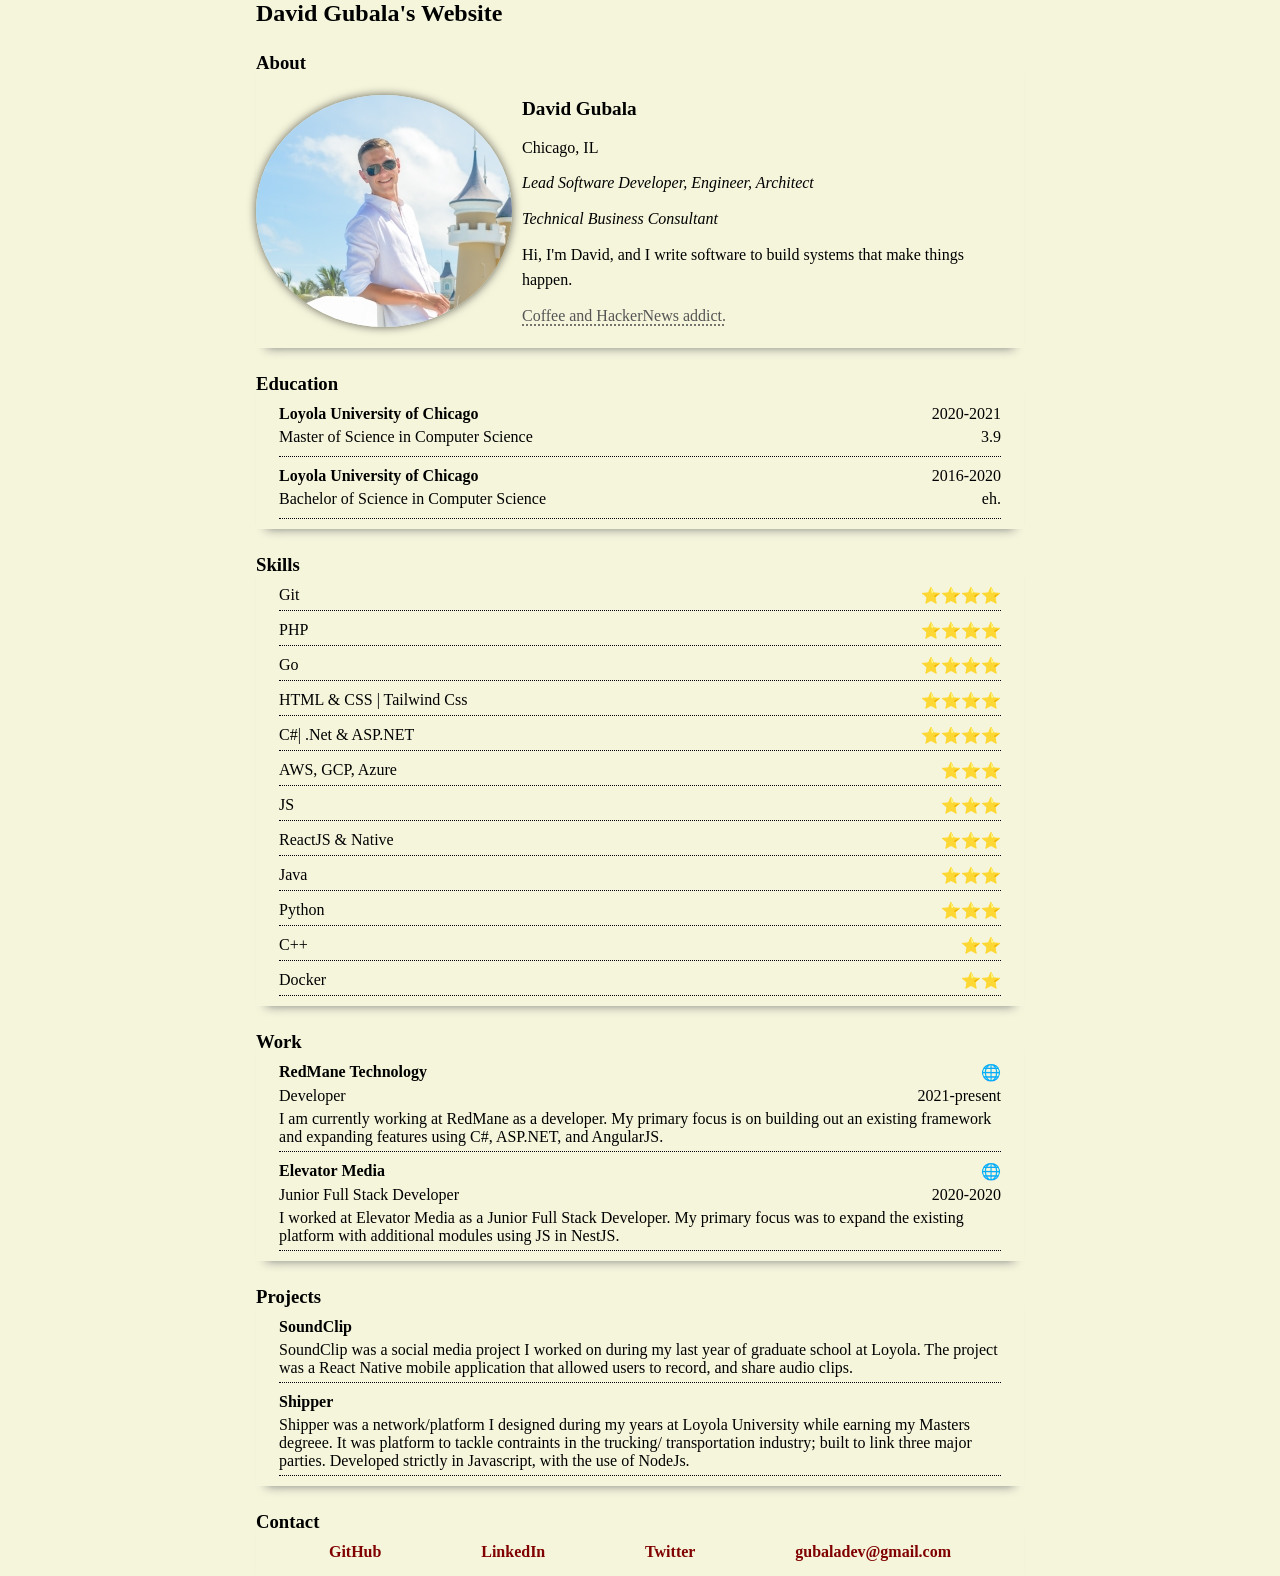
==== index.html @ 984cf2d5 "init" ====
<!DOCTYPE html>
<html lang="en">
  <head>
    <meta charset="UTF-8" />
    <meta name="viewport" content="width=device-width, initial-scale=1.0" />
    <meta name="author" content="David Gubala" />
    <meta name="description" content="David Gubala&#39;s personal website" />
    <meta
      name="keywords"
      content="david, gubala, david gubala, david gubala personal website, david gubala personal site"
    />
    <link rel="stylesheet" href="css/main.css" />

    <link rel="icon" href="img/favicon.ico" />

    <title>David Gubala</title>
  </head>
  <body>
    <main>
      <article>
        <div class="container">
          <h1>David Gubala&#39;s Website</h1>

          <div class="item" id="about">
            <h3>About</h3>
            <div class="props">
              <img src="img/david.jpg" alt="David Gubala" />
              <div
                class="pad"
                id="abtDetails"
                style="padding: 10px; line-height: 1.6"
              >
                <p style="font-weight: bold; font-size: 1.2em">David Gubala</p>
                <p>Chicago, IL</p>
                <p style="font-style: italic">
                  Lead Software Developer, Engineer, Architect
                </p>
                <p style="font-style: italic">Technical Business Consultant</p>
                <p>
                  Hi, I'm David, and I write software to build systems that make
                  things happen.
                </p>
                <p id="quote" style="color: #555">
                  Coffee and HackerNews addict.
                </p>
              </div>
            </div>
          </div>

          <div class="item" id="education">
            <h3>Education</h3>
            <div class="pad gap">
              <div class="col bordersplitter">
                <div class="row">
                  <h4>Loyola University of Chicago</h4>
                  <p>2020-2021</p>
                </div>
                <div class="row">
                  <p>Master of Science in Computer Science</p>
                  <p>3.9</p>
                </div>
              </div>

              <div class="col bordersplitter">
                <div class="row">
                  <h4>Loyola University of Chicago</h4>
                  <p>2016-2020</p>
                </div>
                <div class="row">
                  <p>Bachelor of Science in Computer Science</p>
                  <p>eh.</p>
                </div>
              </div>
            </div>
          </div>

          <div class="item" id="skills">
            <h3>Skills</h3>
            <div class="pad gap">
              <div class="row bordersplitter">
                <p>Git</p>

                <p>&#11088;&#11088;&#11088;&#11088;</p>
              </div>

              <div class="row bordersplitter">
                <p>PHP</p>

                <p>&#11088;&#11088;&#11088;&#11088;</p>
              </div>

              <div class="row bordersplitter">
                <p>Go</p>

                <p>&#11088;&#11088;&#11088;&#11088;</p>
              </div>

              <div class="row bordersplitter">
                <p>HTML & CSS | Tailwind Css</p>

                <p>&#11088;&#11088;&#11088;&#11088;</p>
              </div>

              <div class="row bordersplitter">
                <p>C#| .Net &amp; ASP.NET</p>

                <p>&#11088;&#11088;&#11088;&#11088;</p>
              </div>

              <div class="row bordersplitter">
                <p>AWS, GCP, Azure</p>

                <p>&#11088;&#11088;&#11088;</p>
              </div>

              <div class="row bordersplitter">
                <p>JS</p>

                <p>&#11088;&#11088;&#11088;</p>
              </div>

              <div class="row bordersplitter">
                <p>ReactJS &amp; Native</p>

                <p>&#11088;&#11088;&#11088;</p>
              </div>

              <div class="row bordersplitter">
                <p>Java</p>

                <p>&#11088;&#11088;&#11088;</p>
              </div>

              <div class="row bordersplitter">
                <p>Python</p>

                <p>&#11088;&#11088;&#11088;</p>
              </div>

              <div class="row bordersplitter">
                <p>C&#43;&#43;</p>

                <p>&#11088;&#11088;</p>
              </div>

              <div class="row bordersplitter">
                <p>Docker</p>

                <p>&#11088;&#11088;</p>
              </div>
            </div>
          </div>

          <div class="item" id="work">
            <h3>Work</h3>
            <div class="pad gap">
              <div class="col bordersplitter">
                <div class="row">
                  <h4>RedMane Technology</h4>
                  <a
                    href="https://www.redmane.com/"
                    target="_blank"
                    rel="noopener noreferrer"
                    ><p>&#127760;</p></a
                  >
                </div>
                <div class="row">
                  <p>Developer</p>
                  <p>2021-present</p>
                </div>
                <p>
                  I am currently working at RedMane as a developer. My primary
                  focus is on building out an existing framework and expanding
                  features using C#, ASP.NET, and AngularJS.
                </p>
              </div>

              <div class="col bordersplitter">
                <div class="row">
                  <h4>Elevator Media</h4>
                  <a
                    href="https://www.elevatormag.com/"
                    target="_blank"
                    rel="noopener noreferrer"
                    ><p>&#127760;</p></a
                  >
                </div>
                <div class="row">
                  <p>Junior Full Stack Developer</p>
                  <p>2020-2020</p>
                </div>
                <p>
                  I worked at Elevator Media as a Junior Full Stack Developer.
                  My primary focus was to expand the existing platform with
                  additional modules using JS in NestJS.
                </p>
              </div>
            </div>
          </div>

          <div class="item" id="projects">
            <h3>Projects</h3>
            <div class="pad gap">
              <div class="col bordersplitter">
                <div class="row">
                  <h4>SoundClip</h4>
                </div>
                <p>
                  SoundClip was a social media project I worked on during my
                  last year of graduate school at Loyola. The project was a
                  React Native mobile application that allowed users to record,
                  and share audio clips.
                </p>
              </div>

              <div class="col bordersplitter">
                <div class="row">
                  <h4>Shipper</h4>
                </div>
                <p>
                  Shipper was a network/platform I designed during my years at
                  Loyola University while earning my Masters degreee. It was
                  platform to tackle contraints in the trucking/ transportation
                  industry; built to link three major parties. Developed
                  strictly in Javascript, with the use of NodeJs.
                </p>
              </div>
            </div>
          </div>

          <div class="item" id="contact">
            <h3>Contact</h3>
            <div class="row pad" style="justify-content: space-around">
              <a
                href="https://github.com/davidgubala"
                target="_blank"
                rel="noopener noreferrer"
                >GitHub</a
              >
              <a
                href="https://www.linkedin.com/in/gubala/"
                target="_blank"
                rel="noopener noreferrer"
                >LinkedIn</a
              >
              <a
                href="https://twitter.com/gubaladavid"
                target="_blank"
                rel="noopener noreferrer"
                >Twitter</a
              >
              <a
                href="mailto:gubaladev@gmail.com"
                target="_blank"
                rel="noopener noreferrer"
                >gubaladev@gmail.com</a
              >
            </div>
          </div>
        </div>
      </article>
    </main>
  </body>
  <script>
    !function(t,e){var o,n,p,r;e.__SV||(window.posthog=e,e._i=[],e.init=function(i,s,a){function g(t,e){var o=e.split(".");2==o.length&&(t=t[o[0]],e=o[1]),t[e]=function(){t.push([e].concat(Array.prototype.slice.call(arguments,0)))}}(p=t.createElement("script")).type="text/javascript",p.crossOrigin="anonymous",p.async=!0,p.src=s.api_host.replace(".i.posthog.com","-assets.i.posthog.com")+"/static/array.js",(r=t.getElementsByTagName("script")[0]).parentNode.insertBefore(p,r);var u=e;for(void 0!==a?u=e[a]=[]:a="posthog",u.people=u.people||[],u.toString=function(t){var e="posthog";return"posthog"!==a&&(e+="."+a),t||(e+=" (stub)"),e},u.people.toString=function(){return u.toString(1)+".people (stub)"},o="init capture register register_once register_for_session unregister unregister_for_session getFeatureFlag getFeatureFlagPayload isFeatureEnabled reloadFeatureFlags updateEarlyAccessFeatureEnrollment getEarlyAccessFeatures on onFeatureFlags onSessionId getSurveys getActiveMatchingSurveys renderSurvey canRenderSurvey getNextSurveyStep identify setPersonProperties group resetGroups setPersonPropertiesForFlags resetPersonPropertiesForFlags setGroupPropertiesForFlags resetGroupPropertiesForFlags reset get_distinct_id getGroups get_session_id get_session_replay_url alias set_config startSessionRecording stopSessionRecording sessionRecordingStarted captureException loadToolbar get_property getSessionProperty createPersonProfile opt_in_capturing opt_out_capturing has_opted_in_capturing has_opted_out_capturing clear_opt_in_out_capturing debug".split(" "),n=0;n<o.length;n++)g(u,o[n]);e._i.push([i,s,a])},e.__SV=1)}(document,window.posthog||[]);
    posthog.init(
      'phc_wANjAdyr8WJ4zSb3Zb81QqY3nihbZggi2J2KLsW2VRy', {
        api_host: 'https://us.i.posthog.com',
        autocapture: true,
        capture_pageview: true,
        capture_pageleave: true,
        })
    posthog.capture('david.gubala.dev: visited');
  </script>
</html>
---- css/main.css ----
html,
body {
    scroll-behavior: smooth;
    background-color: beige;
    caret-color: transparent;
    font-family: 'Times New Roman', Times, serif;
}

*{
    margin: 0;
    padding: 0;
}

img {
    border-radius: 50%;
    box-shadow: 0px 0px 10px rgba(0, 0, 0, 0.61);
}

article {
    display: flex;
    flex-direction: row;
    justify-content: safe center;
}

.container {
    width: clamp(400px,60%,900px);
    display: flex;
    flex-direction: column;
    flex-wrap: nowrap;
    row-gap: 25px;
    margin-left: auto;
    margin-right: auto;
    padding-left: 10px;
    padding-right: 10px;
}

.item{
    display: flex;
    flex-direction: column;
    row-gap: 10px;
    justify-content: space-between;
    padding-bottom: 10px;
    box-shadow: 0px 10px 10px -10px grey;
}

.props{
    display: flex;
    flex-direction: row;
    justify-content: space-around;
    align-items: center;
}

#abtDetails{
    display: flex;
    flex-direction: column;
    justify-content: space-around;
    row-gap: 10px;
    align-items: flex-start;
}

#quote{
    text-decoration: dotted underline;
    text-underline-offset: 4px;
}

.gap{
    display: flex;
    flex-direction: column;
    row-gap: 10px;
}

.pad{
    padding-left: 3%;
    padding-right: 3%;
}

.col{
    display: flex;
    flex-direction: column;
    padding-bottom: 5px;
}

.row{
    display: flex;
    flex-direction: row;
    justify-content: space-between;
    padding-bottom: 5px;
}

.bordersplitter{
    border-bottom: 1px dotted black;
}

a {
    text-decoration: none;
    color: maroon;
    font-weight: bold;
}

a:hover {
    transition: 0.61s;
    text-decoration: wavy underline;
    color: crimson;
}

@media (max-width: 875px) {
    .props{
        display: flex;
        flex-direction: column;
    }
    img{
        width: 224px;
    }
    a {
        font-size: 12px;
    }    
}
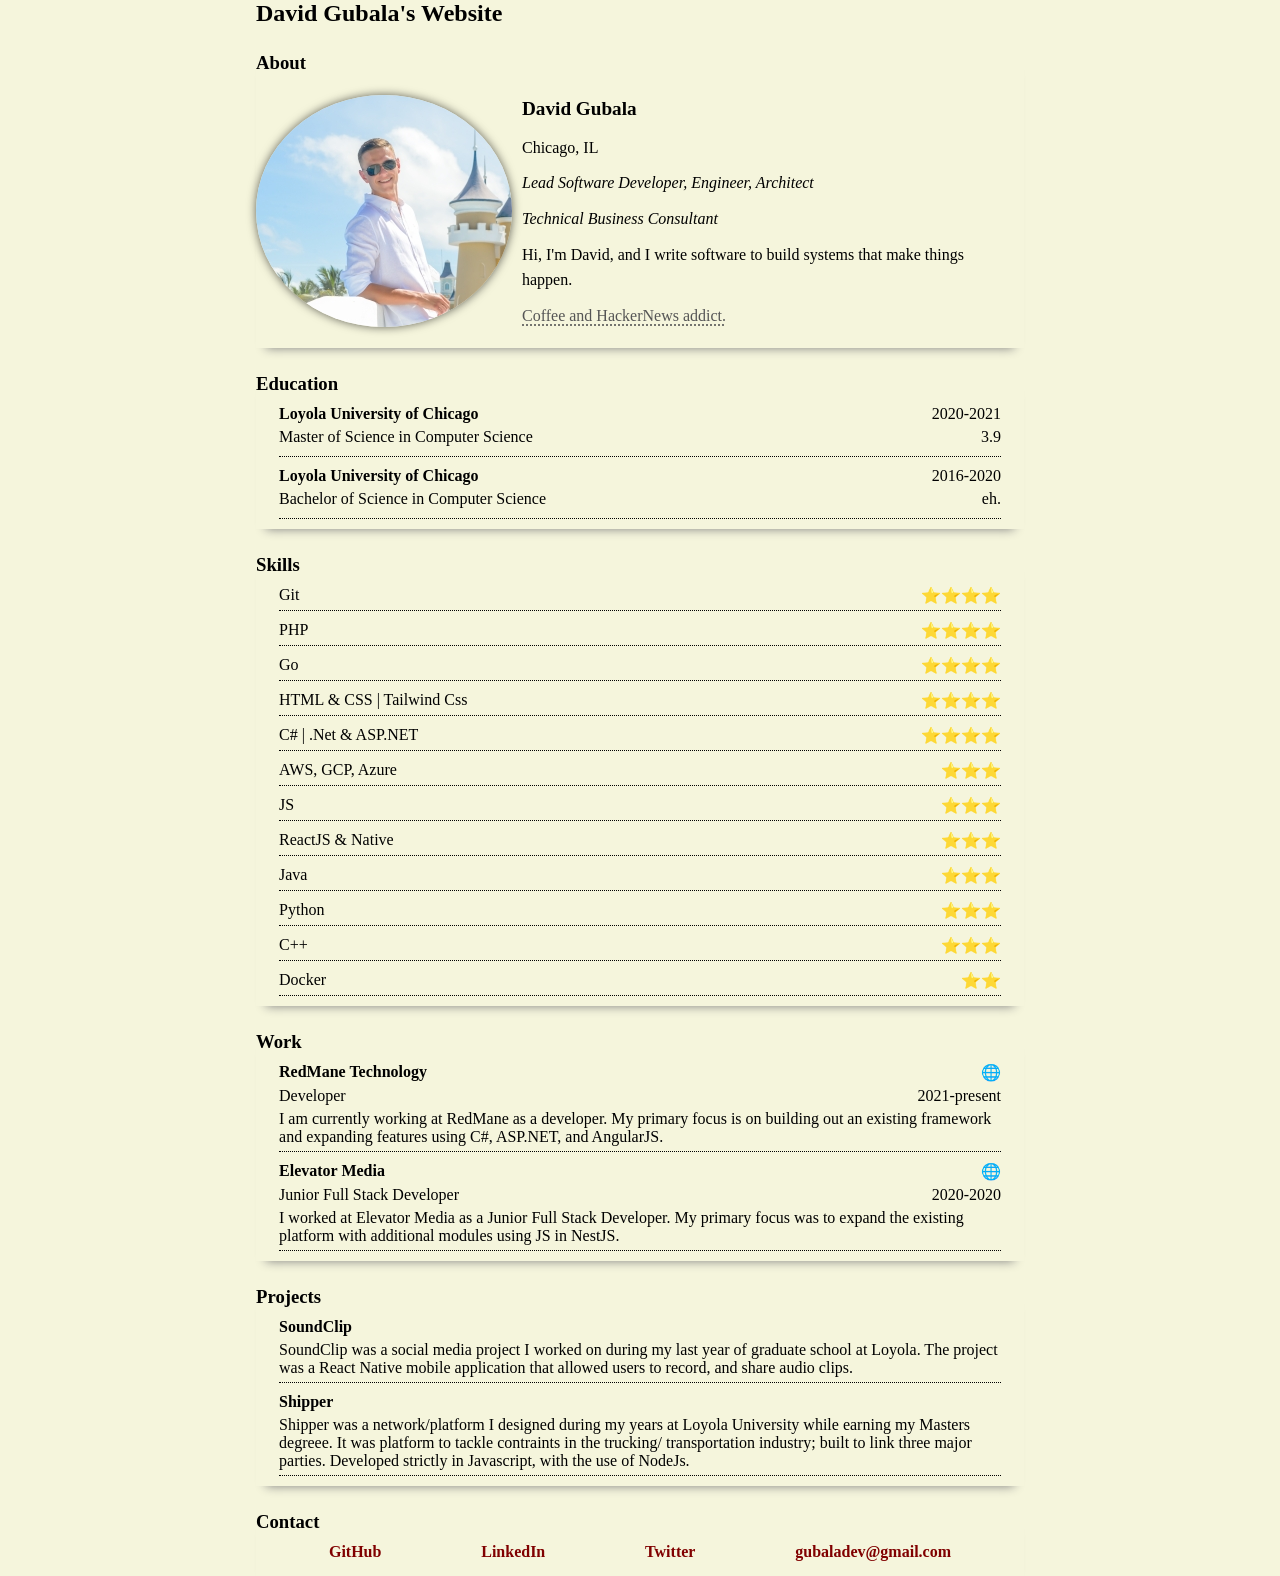
==== commit 13ee8d3a: "formatting" ====
--- a/index.html
+++ b/index.html
@@ -102,7 +102,7 @@
               </div>
 
               <div class="row bordersplitter">
-                <p>C#| .Net &amp; ASP.NET</p>
+                <p>C# | .Net &amp; ASP.NET</p>
 
                 <p>&#11088;&#11088;&#11088;&#11088;</p>
               </div>
@@ -140,7 +140,7 @@
               <div class="row bordersplitter">
                 <p>C&#43;&#43;</p>
 
-                <p>&#11088;&#11088;</p>
+                <p>&#11088;&#11088;&#11088;</p>
               </div>
 
               <div class="row bordersplitter">
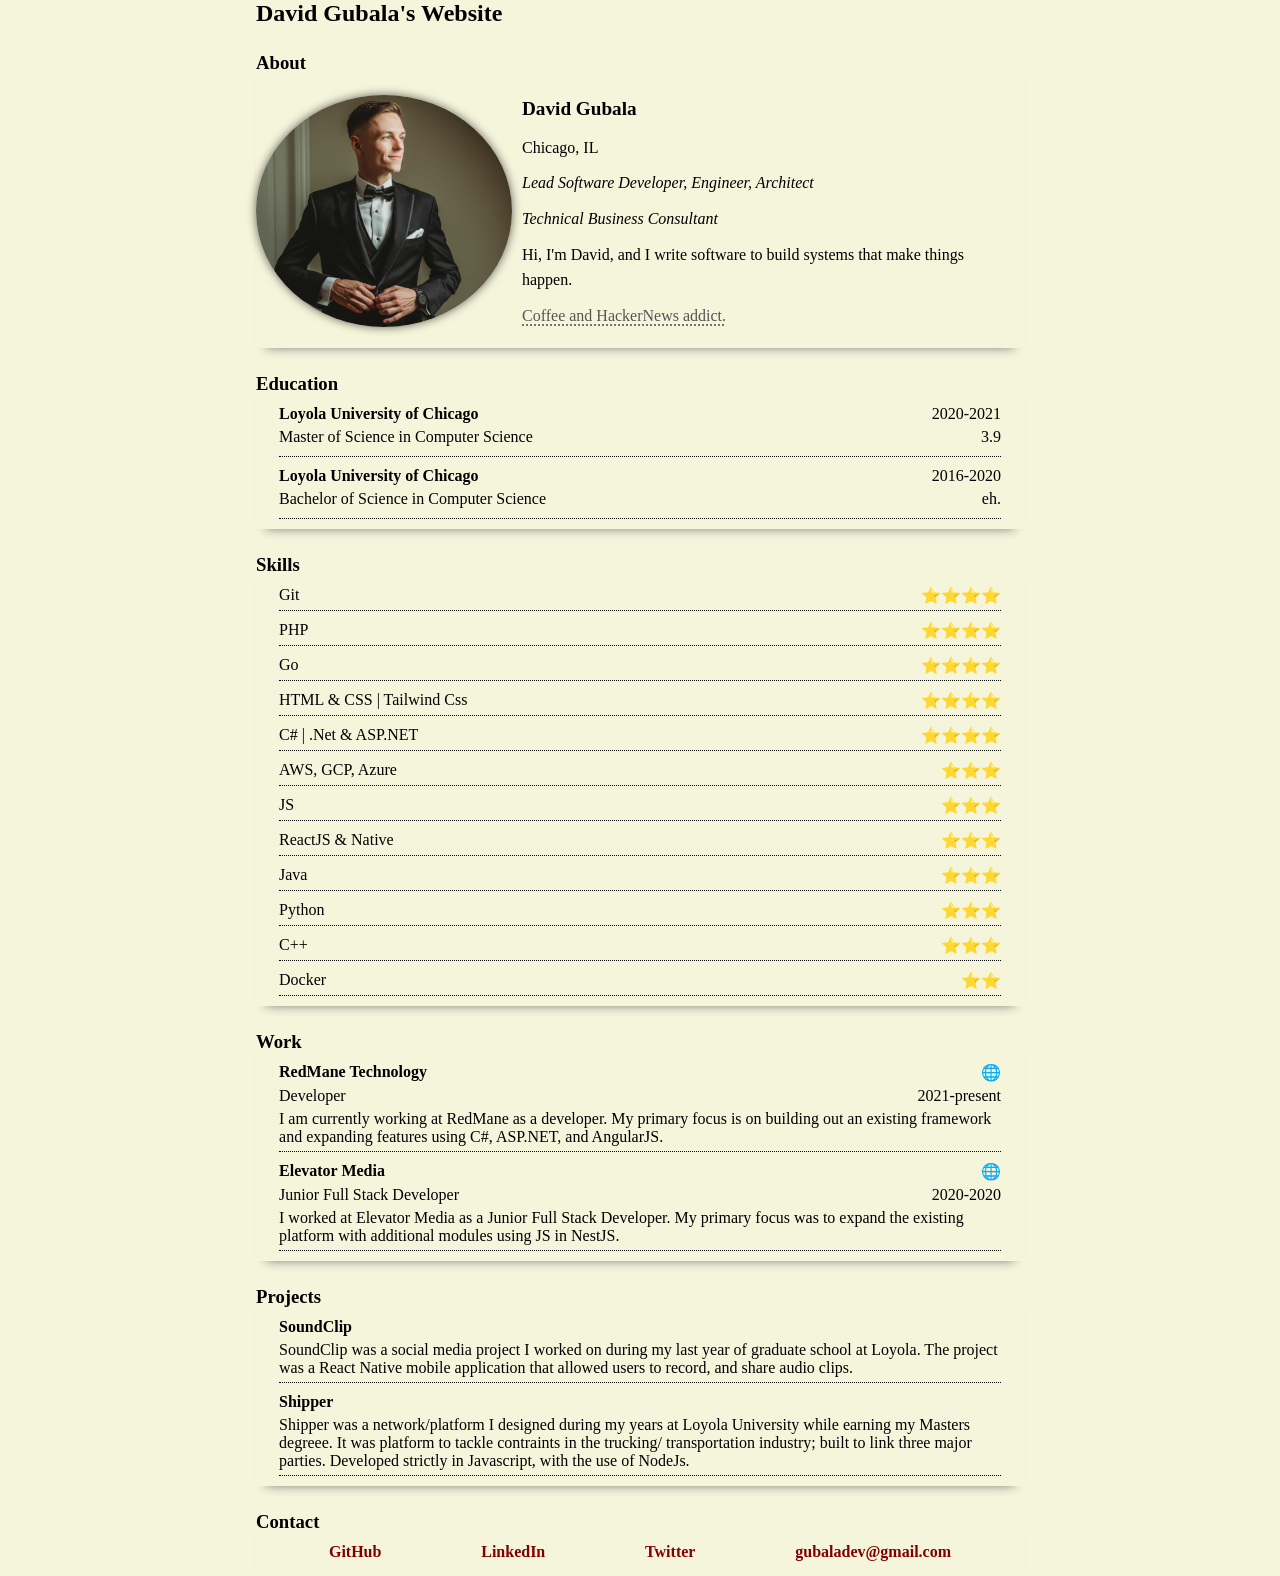
==== commit 59c65fa0: "fix formatting and SEO + photo" ====
--- a/index.html
+++ b/index.html
@@ -4,16 +4,27 @@
     <meta charset="UTF-8" />
     <meta name="viewport" content="width=device-width, initial-scale=1.0" />
     <meta name="author" content="David Gubala" />
-    <meta name="description" content="David Gubala&#39;s personal website" />
-    <meta
-      name="keywords"
-      content="david, gubala, david gubala, david gubala personal website, david gubala personal site"
-    />
+    <meta name="description" content="David Gubala's personal website. Learn more about David Gubala, his projects, and professional background." />
+    <meta name="keywords" content="David Gubala, personal website, software developer, engineer, architect, technical business consultant" />
     <link rel="stylesheet" href="css/main.css" />
-
     <link rel="icon" href="img/favicon.ico" />
-
-    <title>David Gubala</title>
+    <title>David Gubala - Software Developer & Consultant</title>
+    <script type="application/ld+json">
+      {
+        "@context": "https://schema.org",
+        "@type": "Person",
+        "name": "David Gubala",
+        "url": "https://david.gubala.dev",
+        "image": "https://david.gubala.dev/img/david.jpg",
+        "jobTitle": "Lead Software Developer, Engineer, Architect, Technical Business Consultant",
+        "address": {
+          "@type": "PostalAddress",
+          "addressLocality": "Chicago",
+          "addressRegion": "IL",
+          "addressCountry": "US"
+        }
+      }
+    </script>
   </head>
   <body>
     <main>
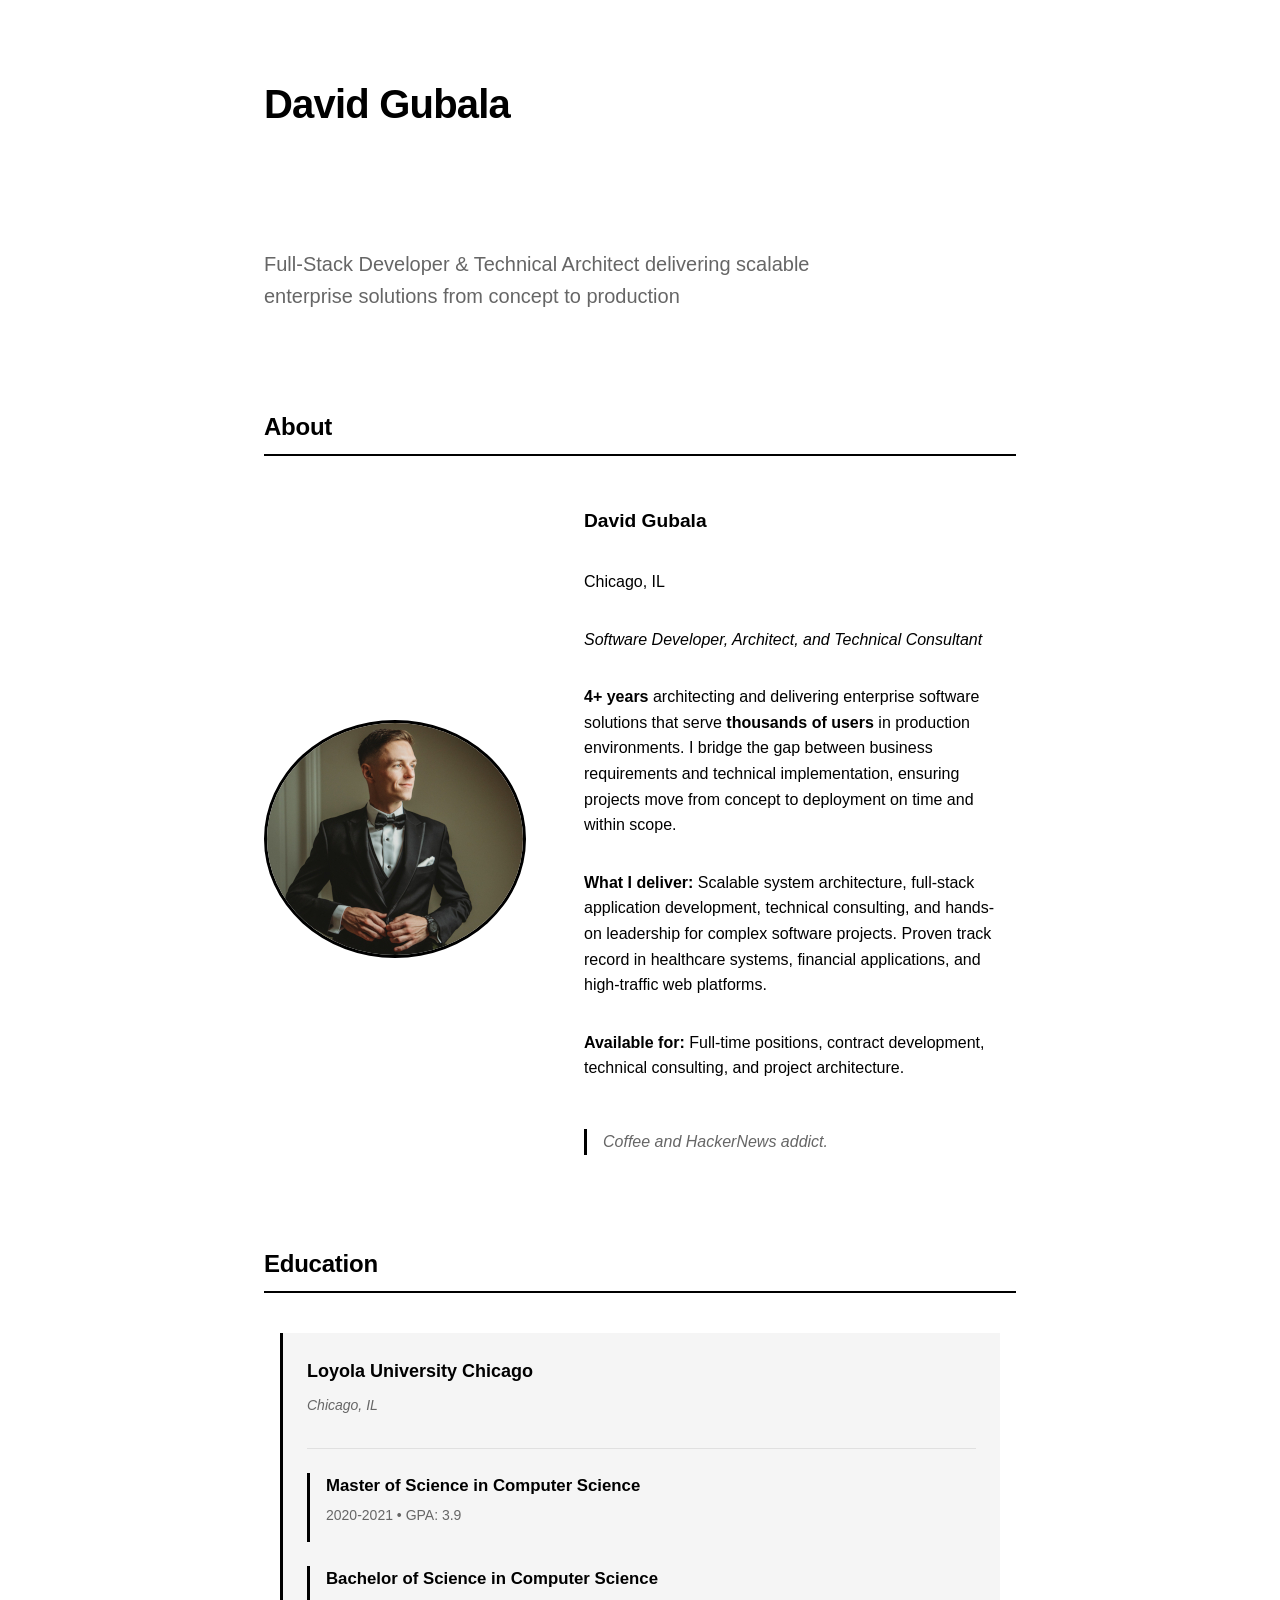
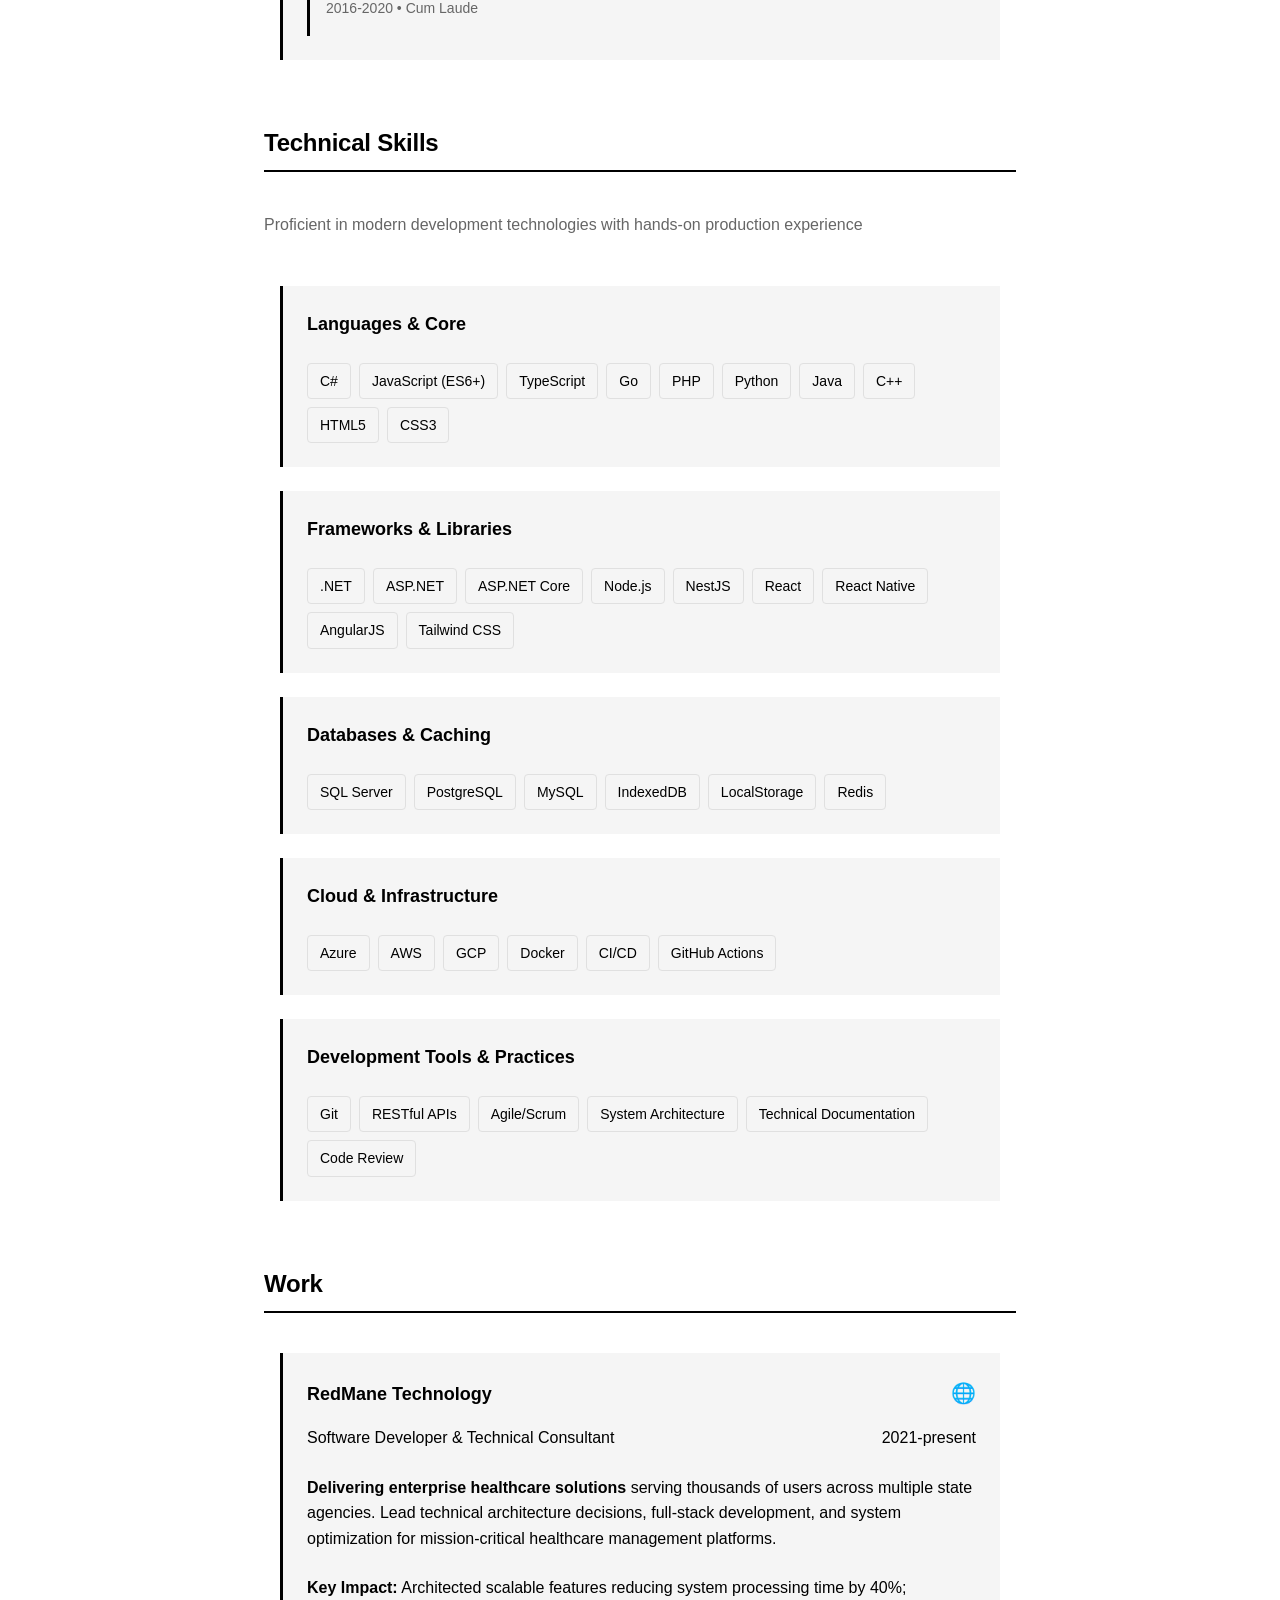
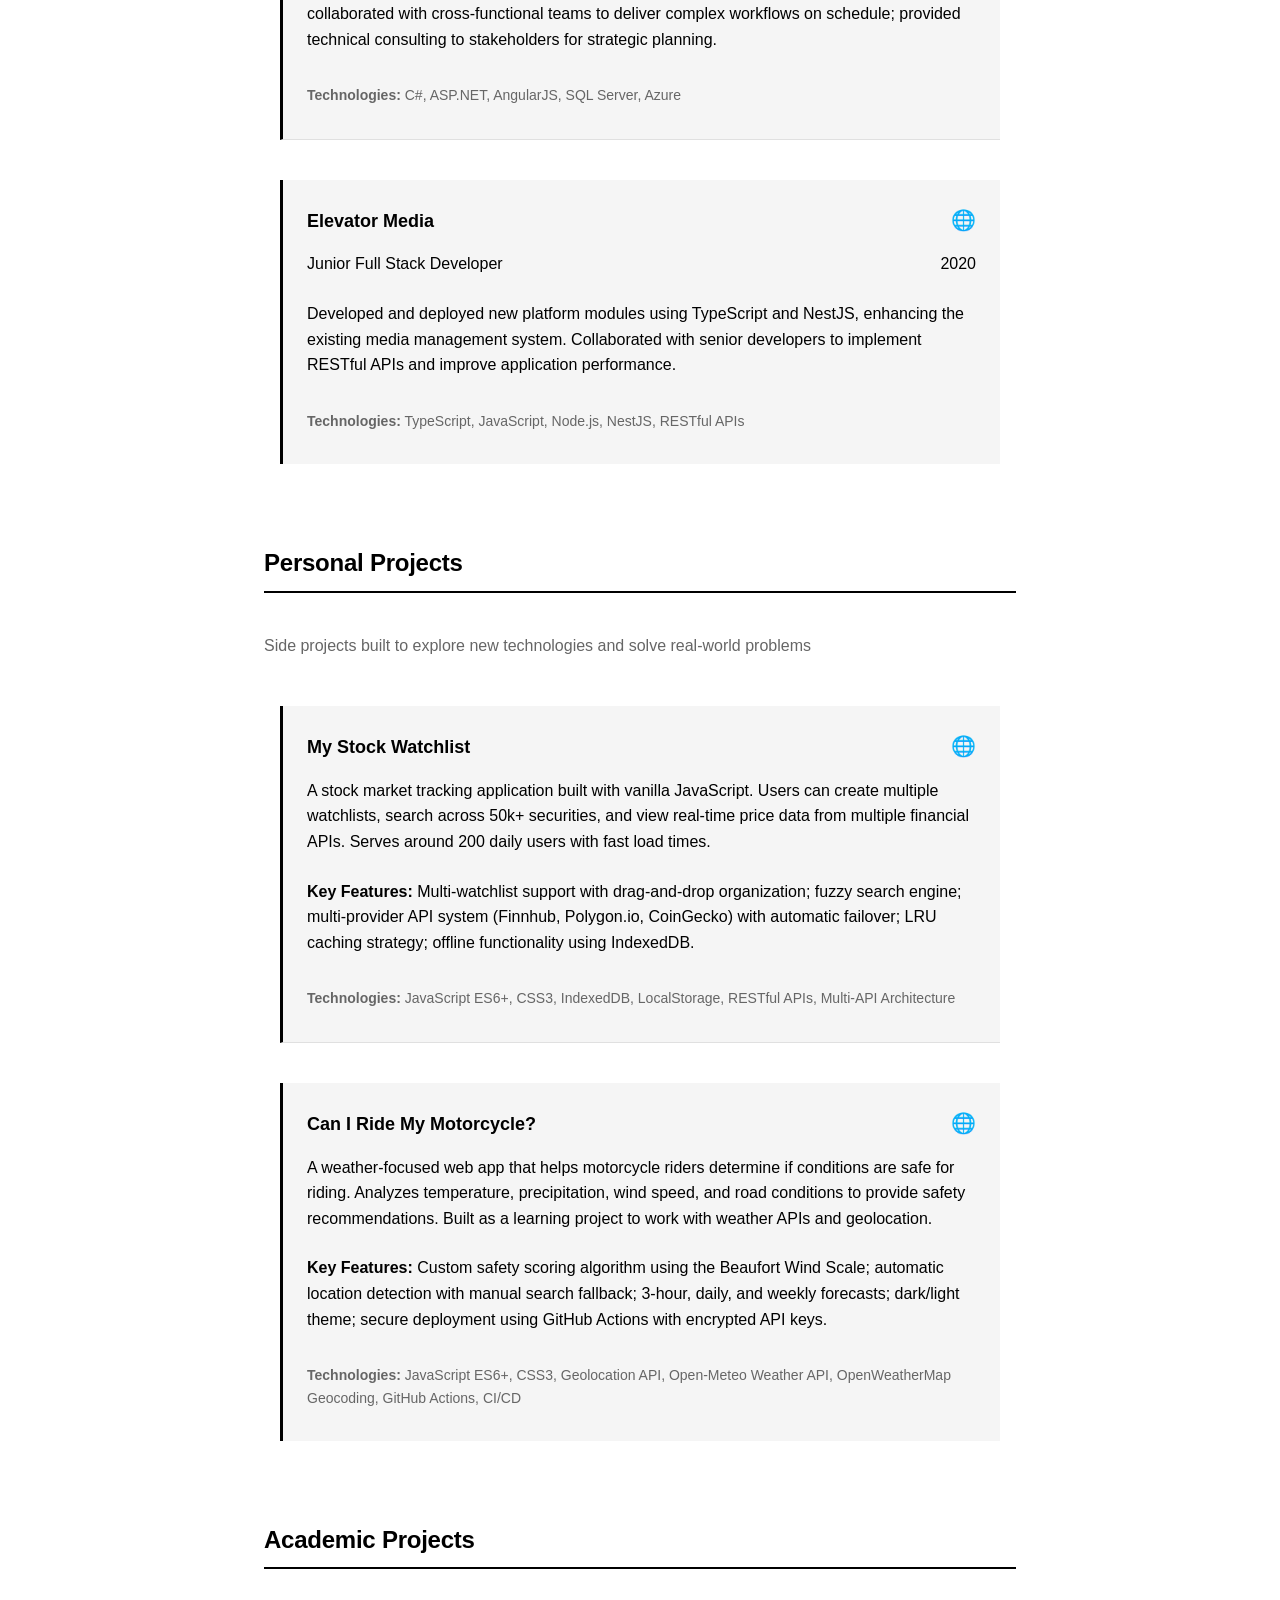
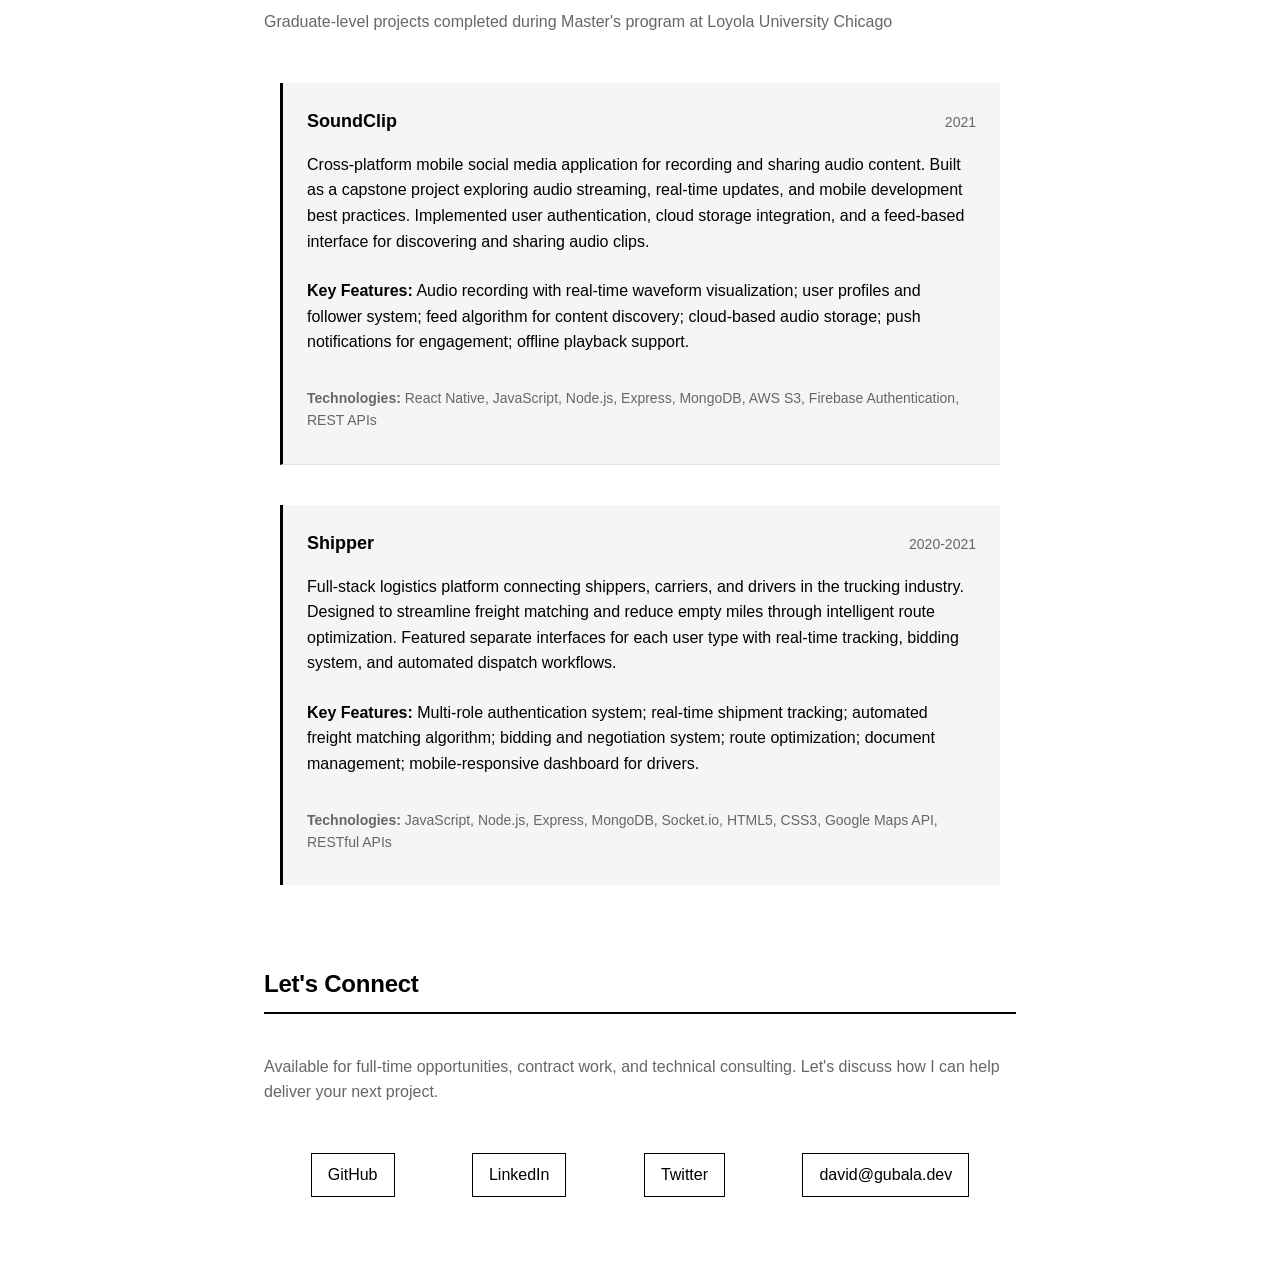
==== commit c0ac3b5b: "the re-write" ====
--- a/index.html
+++ b/index.html
@@ -4,11 +4,11 @@
     <meta charset="UTF-8" />
     <meta name="viewport" content="width=device-width, initial-scale=1.0" />
     <meta name="author" content="David Gubala" />
-    <meta name="description" content="David Gubala's personal website. Learn more about David Gubala, his projects, and professional background." />
-    <meta name="keywords" content="David Gubala, personal website, software developer, engineer, architect, technical business consultant" />
+    <meta name="description" content="David Gubala - Full-Stack Developer & Technical Architect with 4+ years experience delivering enterprise solutions. Expert in C#, JavaScript, system architecture, and scalable application development. Available for hire in Chicago, IL." />
+    <meta name="keywords" content="David Gubala, software developer, full-stack developer, technical architect, software engineer, C# developer, JavaScript developer, system architecture, technical consultant, enterprise software, healthcare systems, Chicago developer, available for hire, contract developer" />
     <link rel="stylesheet" href="css/main.css" />
     <link rel="icon" href="img/favicon.ico" />
-    <title>David Gubala - Software Developer & Consultant</title>
+    <title>David Gubala - Full-Stack Developer & Technical Architect | Chicago, IL</title>
     <script type="application/ld+json">
       {
         "@context": "https://schema.org",
@@ -16,7 +16,13 @@
         "name": "David Gubala",
         "url": "https://david.gubala.dev",
         "image": "https://david.gubala.dev/img/david.jpg",
-        "jobTitle": "Lead Software Developer, Engineer, Architect, Technical Business Consultant",
+        "jobTitle": "Software Developer, Architect, and Technical Consultant",
+        "description": "Developer who knows how to consult, architect a project, and bring it to life",
+        "knowsAbout": ["Full-Stack Development", "System Architecture", "Technical Consulting", "C#", "ASP.NET", "JavaScript", "Go", "PHP", "Cloud Architecture", "Healthcare Systems", "Enterprise Software"],
+        "alumniOf": {
+          "@type": "EducationalOrganization",
+          "name": "Loyola University Chicago"
+        },
         "address": {
           "@type": "PostalAddress",
           "addressLocality": "Chicago",
@@ -30,7 +36,11 @@
     <main>
       <article>
         <div class="container">
-          <h1>David Gubala&#39;s Website</h1>
+          <h1>David Gubala</h1>
+          <p style="font-size: 1.25rem; color: #666; margin-bottom: 2rem; max-width: 600px;">
+            Full-Stack Developer & Technical Architect delivering scalable enterprise solutions 
+            from concept to production
+          </p>
 
           <div class="item" id="about">
             <h3>About</h3>
@@ -44,14 +54,24 @@
                 <p style="font-weight: bold; font-size: 1.2em">David Gubala</p>
                 <p>Chicago, IL</p>
                 <p style="font-style: italic">
-                  Lead Software Developer, Engineer, Architect
-                </p>
-                <p style="font-style: italic">Technical Business Consultant</p>
-                <p>
-                  Hi, I'm David, and I write software to build systems that make
-                  things happen.
-                </p>
-                <p id="quote" style="color: #555">
+                  Software Developer, Architect, and Technical Consultant
+                </p>
+                <p>
+                  <strong>4+ years</strong> architecting and delivering enterprise software solutions 
+                  that serve <strong>thousands of users</strong> in production environments. I bridge 
+                  the gap between business requirements and technical implementation, ensuring projects 
+                  move from concept to deployment on time and within scope.
+                </p>
+                <p>
+                  <strong>What I deliver:</strong> Scalable system architecture, full-stack application 
+                  development, technical consulting, and hands-on leadership for complex software projects. 
+                  Proven track record in healthcare systems, financial applications, and high-traffic web platforms.
+                </p>
+                <p>
+                  <strong>Available for:</strong> Full-time positions, contract development, technical 
+                  consulting, and project architecture.
+                </p>
+                <p id="quote">
                   Coffee and HackerNews addict.
                 </p>
               </div>
@@ -60,104 +80,100 @@
 
           <div class="item" id="education">
             <h3>Education</h3>
+            <div class="pad">
+              <div class="col" style="gap: 1.5rem;">
+                <div style="border-bottom: 1px solid #E0E0E0; padding-bottom: 1rem;">
+                  <h4 style="margin-bottom: 0.5rem;">Loyola University Chicago</h4>
+                  <p style="color: #666; font-size: 0.875rem; font-style: italic;">Chicago, IL</p>
+                </div>
+                
+                <div style="display: flex; flex-direction: column; gap: 1.5rem;">
+                  <div style="padding-left: 1rem; border-left: 3px solid #000;">
+                    <p style="font-weight: 600; margin-bottom: 0.25rem; font-size: 1.05rem;">Master of Science in Computer Science</p>
+                    <p style="color: #666; font-size: 0.875rem;">2020-2021 • GPA: 3.9</p>
+                  </div>
+
+                  <div style="padding-left: 1rem; border-left: 3px solid #000;">
+                    <p style="font-weight: 600; margin-bottom: 0.25rem; font-size: 1.05rem;">Bachelor of Science in Computer Science</p>
+                    <p style="color: #666; font-size: 0.875rem;">2016-2020 • Cum Laude</p>
+                  </div>
+                </div>
+              </div>
+            </div>
+          </div>
+
+          <div class="item" id="skills">
+            <h3>Technical Skills</h3>
+            <p style="margin-bottom: 1.5rem; color: #666;">
+              Proficient in modern development technologies with hands-on production experience
+            </p>
+            
             <div class="pad gap">
-              <div class="col bordersplitter">
-                <div class="row">
-                  <h4>Loyola University of Chicago</h4>
-                  <p>2020-2021</p>
-                </div>
-                <div class="row">
-                  <p>Master of Science in Computer Science</p>
-                  <p>3.9</p>
-                </div>
-              </div>
-
-              <div class="col bordersplitter">
-                <div class="row">
-                  <h4>Loyola University of Chicago</h4>
-                  <p>2016-2020</p>
-                </div>
-                <div class="row">
-                  <p>Bachelor of Science in Computer Science</p>
-                  <p>eh.</p>
-                </div>
-              </div>
-            </div>
-          </div>
-
-          <div class="item" id="skills">
-            <h3>Skills</h3>
-            <div class="pad gap">
-              <div class="row bordersplitter">
-                <p>Git</p>
-
-                <p>&#11088;&#11088;&#11088;&#11088;</p>
-              </div>
-
-              <div class="row bordersplitter">
-                <p>PHP</p>
-
-                <p>&#11088;&#11088;&#11088;&#11088;</p>
-              </div>
-
-              <div class="row bordersplitter">
-                <p>Go</p>
-
-                <p>&#11088;&#11088;&#11088;&#11088;</p>
-              </div>
-
-              <div class="row bordersplitter">
-                <p>HTML & CSS | Tailwind Css</p>
-
-                <p>&#11088;&#11088;&#11088;&#11088;</p>
-              </div>
-
-              <div class="row bordersplitter">
-                <p>C# | .Net &amp; ASP.NET</p>
-
-                <p>&#11088;&#11088;&#11088;&#11088;</p>
-              </div>
-
-              <div class="row bordersplitter">
-                <p>AWS, GCP, Azure</p>
-
-                <p>&#11088;&#11088;&#11088;</p>
-              </div>
-
-              <div class="row bordersplitter">
-                <p>JS</p>
-
-                <p>&#11088;&#11088;&#11088;</p>
-              </div>
-
-              <div class="row bordersplitter">
-                <p>ReactJS &amp; Native</p>
-
-                <p>&#11088;&#11088;&#11088;</p>
-              </div>
-
-              <div class="row bordersplitter">
-                <p>Java</p>
-
-                <p>&#11088;&#11088;&#11088;</p>
-              </div>
-
-              <div class="row bordersplitter">
-                <p>Python</p>
-
-                <p>&#11088;&#11088;&#11088;</p>
-              </div>
-
-              <div class="row bordersplitter">
-                <p>C&#43;&#43;</p>
-
-                <p>&#11088;&#11088;&#11088;</p>
-              </div>
-
-              <div class="row bordersplitter">
-                <p>Docker</p>
-
-                <p>&#11088;&#11088;</p>
+              <div class="col">
+                <h4 style="margin-bottom: 0.5rem;">Languages & Core</h4>
+                <div class="skills-grid">
+                  <span class="skill-tag">C#</span>
+                  <span class="skill-tag">JavaScript (ES6+)</span>
+                  <span class="skill-tag">TypeScript</span>
+                  <span class="skill-tag">Go</span>
+                  <span class="skill-tag">PHP</span>
+                  <span class="skill-tag">Python</span>
+                  <span class="skill-tag">Java</span>
+                  <span class="skill-tag">C++</span>
+                  <span class="skill-tag">HTML5</span>
+                  <span class="skill-tag">CSS3</span>
+              </div>
+              </div>
+
+              <div class="col">
+                <h4 style="margin-bottom: 0.5rem;">Frameworks & Libraries</h4>
+                <div class="skills-grid">
+                  <span class="skill-tag">.NET</span>
+                  <span class="skill-tag">ASP.NET</span>
+                  <span class="skill-tag">ASP.NET Core</span>
+                  <span class="skill-tag">Node.js</span>
+                  <span class="skill-tag">NestJS</span>
+                  <span class="skill-tag">React</span>
+                  <span class="skill-tag">React Native</span>
+                  <span class="skill-tag">AngularJS</span>
+                  <span class="skill-tag">Tailwind CSS</span>
+              </div>
+              </div>
+
+              <div class="col">
+                <h4 style="margin-bottom: 0.5rem;">Databases & Caching</h4>
+                <div class="skills-grid">
+                  <span class="skill-tag">SQL Server</span>
+                  <span class="skill-tag">PostgreSQL</span>
+                  <span class="skill-tag">MySQL</span>
+                  <span class="skill-tag">IndexedDB</span>
+                  <span class="skill-tag">LocalStorage</span>
+                  <span class="skill-tag">Redis</span>
+              </div>
+              </div>
+
+              <div class="col">
+                <h4 style="margin-bottom: 0.5rem;">Cloud & Infrastructure</h4>
+                <div class="skills-grid">
+                  <span class="skill-tag">Azure</span>
+                  <span class="skill-tag">AWS</span>
+                  <span class="skill-tag">GCP</span>
+                  <span class="skill-tag">Docker</span>
+                  <span class="skill-tag">CI/CD</span>
+                  <span class="skill-tag">GitHub Actions</span>
+              </div>
+              </div>
+
+              <div class="col">
+                <h4 style="margin-bottom: 0.5rem;">Development Tools & Practices</h4>
+                <div class="skills-grid">
+                  <span class="skill-tag">Git</span>
+                  <span class="skill-tag">RESTful APIs</span>
+                  <span class="skill-tag">Agile/Scrum</span>
+                  <span class="skill-tag">System Architecture</span>
+                  <span class="skill-tag">Technical Documentation</span>
+                  <span class="skill-tag">Code Review</span>
+              </div>
               </div>
             </div>
           </div>
@@ -176,13 +192,21 @@
                   >
                 </div>
                 <div class="row">
-                  <p>Developer</p>
+                  <p>Software Developer & Technical Consultant</p>
                   <p>2021-present</p>
                 </div>
                 <p>
-                  I am currently working at RedMane as a developer. My primary
-                  focus is on building out an existing framework and expanding
-                  features using C#, ASP.NET, and AngularJS.
+                  <strong>Delivering enterprise healthcare solutions</strong> serving thousands of users 
+                  across multiple state agencies. Lead technical architecture decisions, full-stack 
+                  development, and system optimization for mission-critical healthcare management platforms.
+                </p>
+                <p>
+                  <strong>Key Impact:</strong> Architected scalable features reducing system processing 
+                  time by 40%; collaborated with cross-functional teams to deliver complex workflows on 
+                  schedule; provided technical consulting to stakeholders for strategic planning.
+                </p>
+                <p class="tech-tags">
+                  <strong>Technologies:</strong> C#, ASP.NET, AngularJS, SQL Server, Azure
                 </p>
               </div>
 
@@ -198,49 +222,138 @@
                 </div>
                 <div class="row">
                   <p>Junior Full Stack Developer</p>
-                  <p>2020-2020</p>
-                </div>
-                <p>
-                  I worked at Elevator Media as a Junior Full Stack Developer.
-                  My primary focus was to expand the existing platform with
-                  additional modules using JS in NestJS.
-                </p>
-              </div>
-            </div>
-          </div>
-
-          <div class="item" id="projects">
-            <h3>Projects</h3>
+                  <p>2020</p>
+                </div>
+                <p>
+                  Developed and deployed new platform modules using TypeScript and NestJS, 
+                  enhancing the existing media management system. Collaborated with senior 
+                  developers to implement RESTful APIs and improve application performance.
+                </p>
+                <p class="tech-tags">
+                  <strong>Technologies:</strong> TypeScript, JavaScript, Node.js, NestJS, RESTful APIs
+                </p>
+              </div>
+            </div>
+          </div>
+
+          <div class="item" id="professional-projects">
+            <h3>Personal Projects</h3>
+            <p style="margin-bottom: 1.5rem; color: #666;">
+              Side projects built to explore new technologies and solve real-world problems
+            </p>
             <div class="pad gap">
               <div class="col bordersplitter">
                 <div class="row">
+                  <h4>My Stock Watchlist</h4>
+                  <a
+                    href="https://mystockwatchlist.com"
+                    target="_blank"
+                    rel="noopener noreferrer"
+                    ><p>&#127760;</p></a
+                  >
+                </div>
+                <p>
+                  A stock market tracking application built with vanilla JavaScript. Users can create 
+                  multiple watchlists, search across 50k+ securities, and view real-time price data from 
+                  multiple financial APIs. Serves around 200 daily users with fast load times.
+                </p>
+                <p>
+                  <strong>Key Features:</strong> Multi-watchlist support with drag-and-drop organization; 
+                  fuzzy search engine; multi-provider API system (Finnhub, Polygon.io, CoinGecko) with 
+                  automatic failover; LRU caching strategy; offline functionality using IndexedDB.
+                </p>
+                <p class="tech-tags">
+                  <strong>Technologies:</strong> JavaScript ES6+, CSS3, IndexedDB, LocalStorage, 
+                  RESTful APIs, Multi-API Architecture
+                </p>
+              </div>
+
+              <div class="col bordersplitter">
+                <div class="row">
+                  <h4>Can I Ride My Motorcycle?</h4>
+                  <a
+                    href="https://caniridemymotorcycle.com"
+                    target="_blank"
+                    rel="noopener noreferrer"
+                    ><p>&#127760;</p></a
+                  >
+                </div>
+                <p>
+                  A weather-focused web app that helps motorcycle riders determine if conditions are safe 
+                  for riding. Analyzes temperature, precipitation, wind speed, and road conditions to provide 
+                  safety recommendations. Built as a learning project to work with weather APIs and geolocation.
+                </p>
+                <p>
+                  <strong>Key Features:</strong> Custom safety scoring algorithm using the Beaufort Wind Scale; 
+                  automatic location detection with manual search fallback; 3-hour, daily, and weekly forecasts; 
+                  dark/light theme; secure deployment using GitHub Actions with encrypted API keys.
+                </p>
+                <p class="tech-tags">
+                  <strong>Technologies:</strong> JavaScript ES6+, CSS3, Geolocation API, 
+                  Open-Meteo Weather API, OpenWeatherMap Geocoding, GitHub Actions, CI/CD
+                </p>
+              </div>
+            </div>
+          </div>
+
+          <div class="item" id="academic-projects">
+            <h3>Academic Projects</h3>
+            <p style="margin-bottom: 1.5rem; color: #666;">
+              Graduate-level projects completed during Master's program at Loyola University Chicago
+            </p>
+            <div class="pad gap">
+              <div class="col bordersplitter">
+                <div class="row">
                   <h4>SoundClip</h4>
-                </div>
-                <p>
-                  SoundClip was a social media project I worked on during my
-                  last year of graduate school at Loyola. The project was a
-                  React Native mobile application that allowed users to record,
-                  and share audio clips.
+                  <p style="color: #666; font-size: 0.875rem; margin: 0;">2021</p>
+                </div>
+                <p>
+                  Cross-platform mobile social media application for recording and sharing audio content. 
+                  Built as a capstone project exploring audio streaming, real-time updates, and mobile 
+                  development best practices. Implemented user authentication, cloud storage integration, 
+                  and a feed-based interface for discovering and sharing audio clips.
+                </p>
+                <p>
+                  <strong>Key Features:</strong> Audio recording with real-time waveform visualization; 
+                  user profiles and follower system; feed algorithm for content discovery; cloud-based 
+                  audio storage; push notifications for engagement; offline playback support.
+                </p>
+                <p class="tech-tags">
+                  <strong>Technologies:</strong> React Native, JavaScript, Node.js, Express, MongoDB, 
+                  AWS S3, Firebase Authentication, REST APIs
                 </p>
               </div>
 
               <div class="col bordersplitter">
                 <div class="row">
                   <h4>Shipper</h4>
-                </div>
-                <p>
-                  Shipper was a network/platform I designed during my years at
-                  Loyola University while earning my Masters degreee. It was
-                  platform to tackle contraints in the trucking/ transportation
-                  industry; built to link three major parties. Developed
-                  strictly in Javascript, with the use of NodeJs.
+                  <p style="color: #666; font-size: 0.875rem; margin: 0;">2020-2021</p>
+                </div>
+                <p>
+                  Full-stack logistics platform connecting shippers, carriers, and drivers in the 
+                  trucking industry. Designed to streamline freight matching and reduce empty miles 
+                  through intelligent route optimization. Featured separate interfaces for each user 
+                  type with real-time tracking, bidding system, and automated dispatch workflows.
+                </p>
+                <p>
+                  <strong>Key Features:</strong> Multi-role authentication system; real-time shipment 
+                  tracking; automated freight matching algorithm; bidding and negotiation system; 
+                  route optimization; document management; mobile-responsive dashboard for drivers.
+                </p>
+                <p class="tech-tags">
+                  <strong>Technologies:</strong> JavaScript, Node.js, Express, MongoDB, Socket.io, 
+                  HTML5, CSS3, Google Maps API, RESTful APIs
                 </p>
               </div>
             </div>
           </div>
 
           <div class="item" id="contact">
-            <h3>Contact</h3>
+            <h3>Let's Connect</h3>
+            <p style="margin-bottom: 1.5rem; color: #666;">
+              Available for full-time opportunities, contract work, and technical consulting. 
+              Let's discuss how I can help deliver your next project.
+            </p>
             <div class="row pad" style="justify-content: space-around">
               <a
                 href="https://github.com/davidgubala"
@@ -261,10 +374,10 @@
                 >Twitter</a
               >
               <a
-                href="mailto:gubaladev@gmail.com"
+                href="mailto:david@gubala.dev"
                 target="_blank"
                 rel="noopener noreferrer"
-                >gubaladev@gmail.com</a
+                >david@gubala.dev</a
               >
             </div>
           </div>
--- a/css/main.css
+++ b/css/main.css
@@ -1,118 +1,288 @@
-html,
-body {
-    scroll-behavior: smooth;
-    background-color: beige;
-    caret-color: transparent;
-    font-family: 'Times New Roman', Times, serif;
-}
-
-*{
+:root {
+    --black: #000000;
+    --white: #FFFFFF;
+    --gray-light: #F5F5F5;
+    --gray-medium: #E0E0E0;
+    --gray-dark: #666666;
+    --spacing-xs: 8px;
+    --spacing-sm: 16px;
+    --spacing-md: 24px;
+    --spacing-lg: 48px;
+    --spacing-xl: 64px;
+}
+
+* {
     margin: 0;
     padding: 0;
+    box-sizing: border-box;
+}
+
+html {
+    scroll-behavior: smooth;
+}
+
+body {
+    background-color: var(--white);
+    color: var(--black);
+    font-family: -apple-system, BlinkMacSystemFont, 'Segoe UI', 'Helvetica Neue', Arial, sans-serif;
+    font-size: 16px;
+    line-height: 1.6;
+    -webkit-font-smoothing: antialiased;
+    -moz-osx-font-smoothing: grayscale;
+}
+
+h1 {
+    font-size: 2.5rem;
+    font-weight: 700;
+    letter-spacing: -0.02em;
+    margin-bottom: var(--spacing-lg);
+    padding-top: var(--spacing-lg);
+}
+
+h3 {
+    font-size: 1.5rem;
+    font-weight: 600;
+    letter-spacing: -0.01em;
+    margin-bottom: var(--spacing-sm);
+    border-bottom: 2px solid var(--black);
+    padding-bottom: var(--spacing-xs);
+}
+
+h4 {
+    font-size: 1.125rem;
+    font-weight: 600;
+    margin-bottom: var(--spacing-xs);
+}
+
+p {
+    margin-bottom: var(--spacing-sm);
+    color: var(--black);
+}
+
+strong {
+    font-weight: 600;
 }
 
 img {
     border-radius: 50%;
-    box-shadow: 0px 0px 10px rgba(0, 0, 0, 0.61);
+    border: 3px solid var(--black);
+    transition: transform 0.3s ease;
+}
+
+img:hover {
+    transform: scale(1.05);
 }
 
 article {
     display: flex;
     flex-direction: row;
-    justify-content: safe center;
+    justify-content: center;
 }
 
 .container {
-    width: clamp(400px,60%,900px);
-    display: flex;
-    flex-direction: column;
-    flex-wrap: nowrap;
-    row-gap: 25px;
-    margin-left: auto;
-    margin-right: auto;
-    padding-left: 10px;
-    padding-right: 10px;
-}
-
-.item{
-    display: flex;
-    flex-direction: column;
-    row-gap: 10px;
-    justify-content: space-between;
-    padding-bottom: 10px;
-    box-shadow: 0px 10px 10px -10px grey;
-}
-
-.props{
+    width: clamp(320px, 90%, 800px);
+    max-width: 800px;
+    display: flex;
+    flex-direction: column;
+    gap: var(--spacing-xl);
+    margin: 0 auto;
+    padding: var(--spacing-md);
+    padding-bottom: var(--spacing-xl);
+}
+
+.item {
+    display: flex;
+    flex-direction: column;
+    gap: var(--spacing-md);
+}
+
+.props {
     display: flex;
     flex-direction: row;
-    justify-content: space-around;
+    gap: var(--spacing-lg);
     align-items: center;
 }
 
-#abtDetails{
-    display: flex;
-    flex-direction: column;
-    justify-content: space-around;
-    row-gap: 10px;
-    align-items: flex-start;
-}
-
-#quote{
-    text-decoration: dotted underline;
-    text-underline-offset: 4px;
-}
-
-.gap{
-    display: flex;
-    flex-direction: column;
-    row-gap: 10px;
-}
-
-.pad{
-    padding-left: 3%;
-    padding-right: 3%;
-}
-
-.col{
-    display: flex;
-    flex-direction: column;
-    padding-bottom: 5px;
-}
-
-.row{
+#abtDetails {
+    display: flex;
+    flex-direction: column;
+    gap: var(--spacing-sm);
+}
+
+#quote {
+    font-style: italic;
+    color: var(--gray-dark);
+    border-left: 3px solid var(--black);
+    padding-left: var(--spacing-sm);
+    margin-top: var(--spacing-sm);
+}
+
+.gap {
+    display: flex;
+    flex-direction: column;
+    gap: var(--spacing-md);
+}
+
+.pad {
+    padding: 0 var(--spacing-sm);
+}
+
+.col {
+    display: flex;
+    flex-direction: column;
+    gap: var(--spacing-xs);
+    padding: var(--spacing-md);
+    background-color: var(--gray-light);
+    border-left: 3px solid var(--black);
+    transition: all 0.3s ease;
+}
+
+.col:hover {
+    background-color: var(--white);
+    border-left-width: 5px;
+    transform: translateX(2px);
+}
+
+.row {
     display: flex;
     flex-direction: row;
     justify-content: space-between;
-    padding-bottom: 5px;
-}
-
-.bordersplitter{
-    border-bottom: 1px dotted black;
+    align-items: baseline;
+    gap: var(--spacing-sm);
+}
+
+.bordersplitter {
+    border-bottom: 1px solid var(--gray-medium);
+    padding-bottom: var(--spacing-sm);
+    margin-bottom: var(--spacing-sm);
+}
+
+.bordersplitter:last-child {
+    border-bottom: none;
 }
 
 a {
+    color: var(--black);
     text-decoration: none;
-    color: maroon;
-    font-weight: bold;
+    font-weight: 500;
+    position: relative;
+    transition: all 0.2s ease;
+}
+
+a::after {
+    content: '';
+    position: absolute;
+    width: 100%;
+    height: 1px;
+    bottom: -2px;
+    left: 0;
+    background-color: var(--black);
+    transform: scaleX(0);
+    transform-origin: bottom right;
+    transition: transform 0.3s ease;
 }
 
 a:hover {
-    transition: 0.61s;
-    text-decoration: wavy underline;
-    color: crimson;
-}
-
-@media (max-width: 875px) {
-    .props{
-        display: flex;
+    color: var(--gray-dark);
+}
+
+a:hover::after {
+    transform: scaleX(1);
+    transform-origin: bottom left;
+}
+
+/* World icon styling */
+a p {
+    font-size: 1.25rem;
+    margin: 0;
+}
+
+/* Technology tags */
+.tech-tags {
+    font-size: 0.875rem;
+    color: var(--gray-dark);
+    margin-top: var(--spacing-xs);
+}
+
+/* Skills grid */
+.skills-grid {
+    display: flex;
+    flex-wrap: wrap;
+    gap: var(--spacing-xs);
+    margin-top: var(--spacing-xs);
+}
+
+.skill-tag {
+    display: inline-block;
+    padding: 6px 12px;
+    background-color: var(--gray-light);
+    border: 1px solid var(--gray-medium);
+    border-radius: 4px;
+    font-size: 0.875rem;
+    transition: all 0.2s ease;
+}
+
+.skill-tag:hover {
+    background-color: var(--white);
+    border-color: var(--black);
+    transform: translateY(-1px);
+}
+
+/* Contact section links */
+#contact a {
+    padding: var(--spacing-xs) var(--spacing-sm);
+    border: 1px solid var(--black);
+    transition: all 0.3s ease;
+}
+
+#contact a::after {
+    display: none;
+}
+
+#contact a:hover {
+    background-color: var(--black);
+    color: var(--white);
+}
+
+@media (max-width: 768px) {
+    h1 {
+        font-size: 2rem;
+    }
+
+    h3 {
+        font-size: 1.25rem;
+    }
+
+    .container {
+        width: 100%;
+        padding: var(--spacing-sm);
+    }
+
+    .props {
         flex-direction: column;
-    }
-    img{
-        width: 224px;
-    }
-    a {
-        font-size: 12px;
-    }    
-}
-
+        gap: var(--spacing-md);
+    }
+
+    img {
+        width: 180px;
+        height: 180px;
+    }
+
+    .row {
+        flex-direction: column;
+        align-items: flex-start;
+        gap: var(--spacing-xs);
+    }
+
+    #contact .row {
+        flex-direction: column;
+        gap: var(--spacing-sm);
+        width: 100%;
+    }
+
+    #contact a {
+        width: 100%;
+        text-align: center;
+    }
+}
+
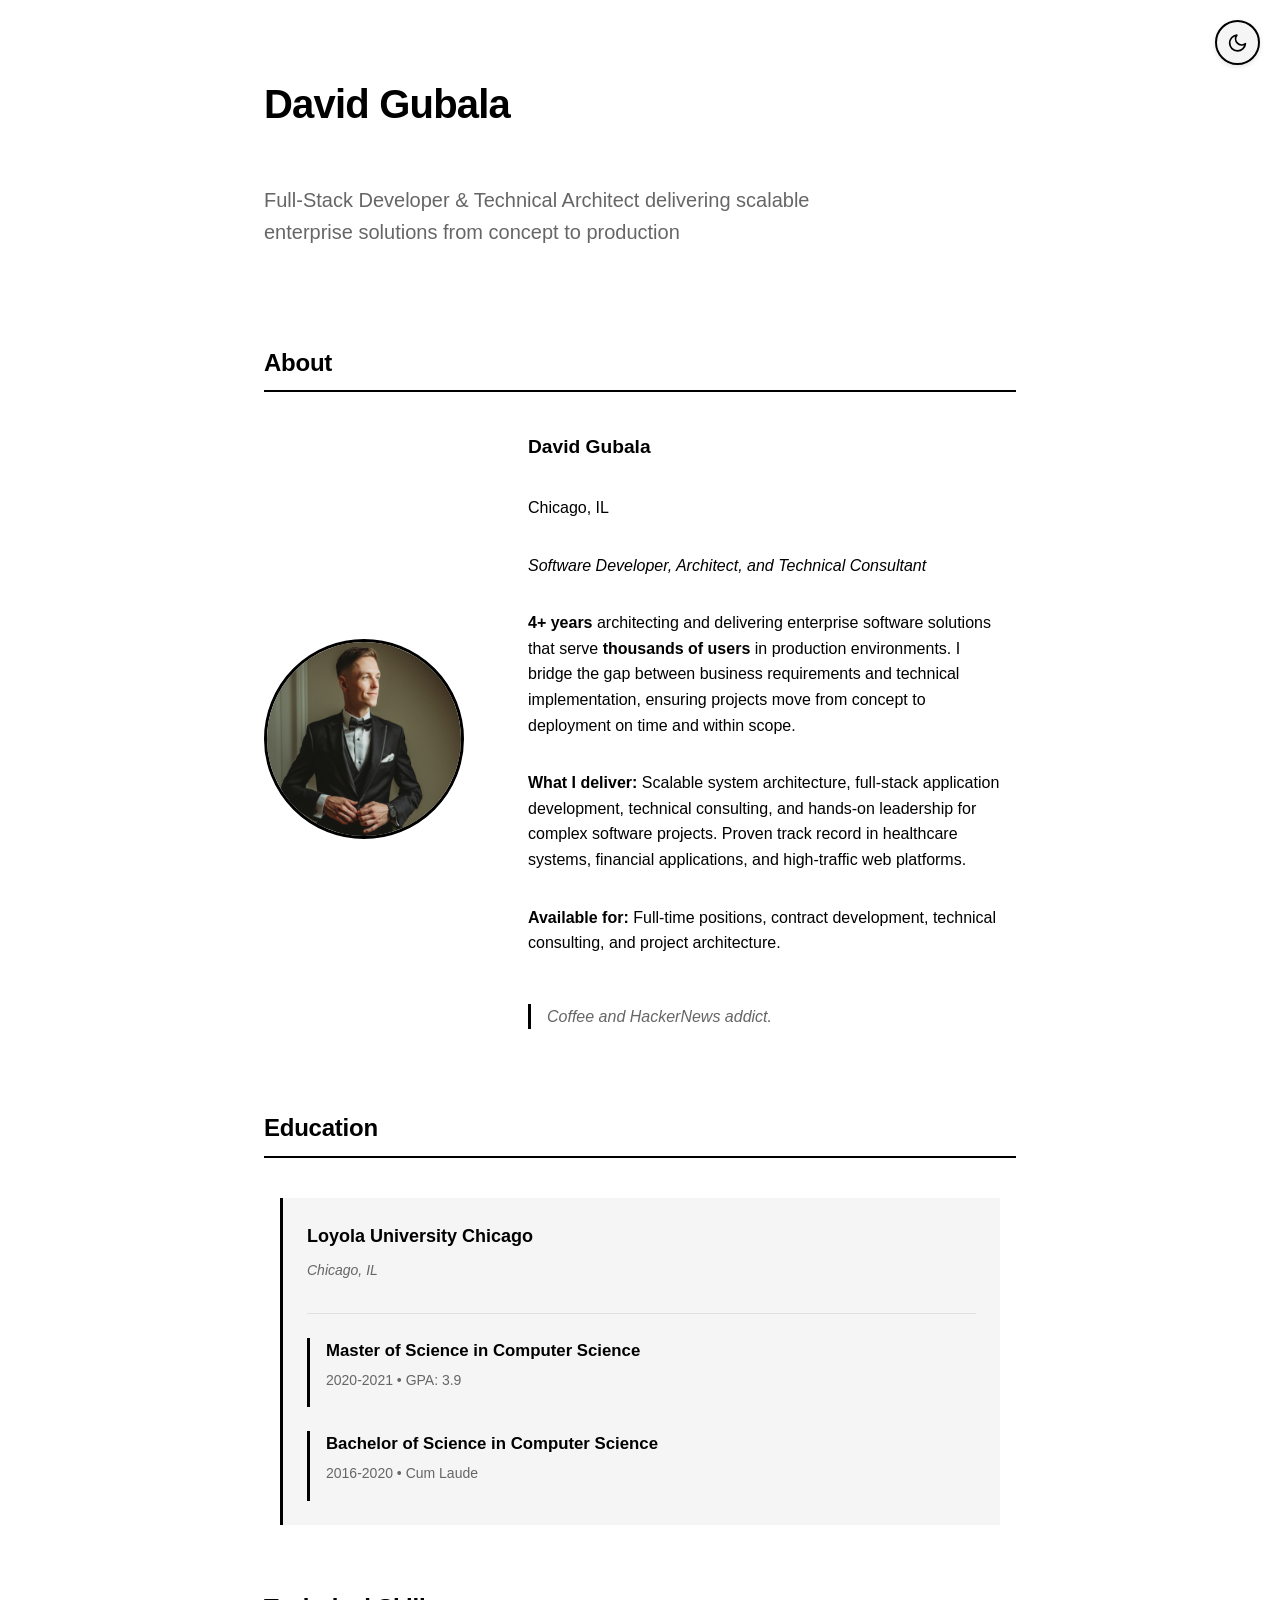
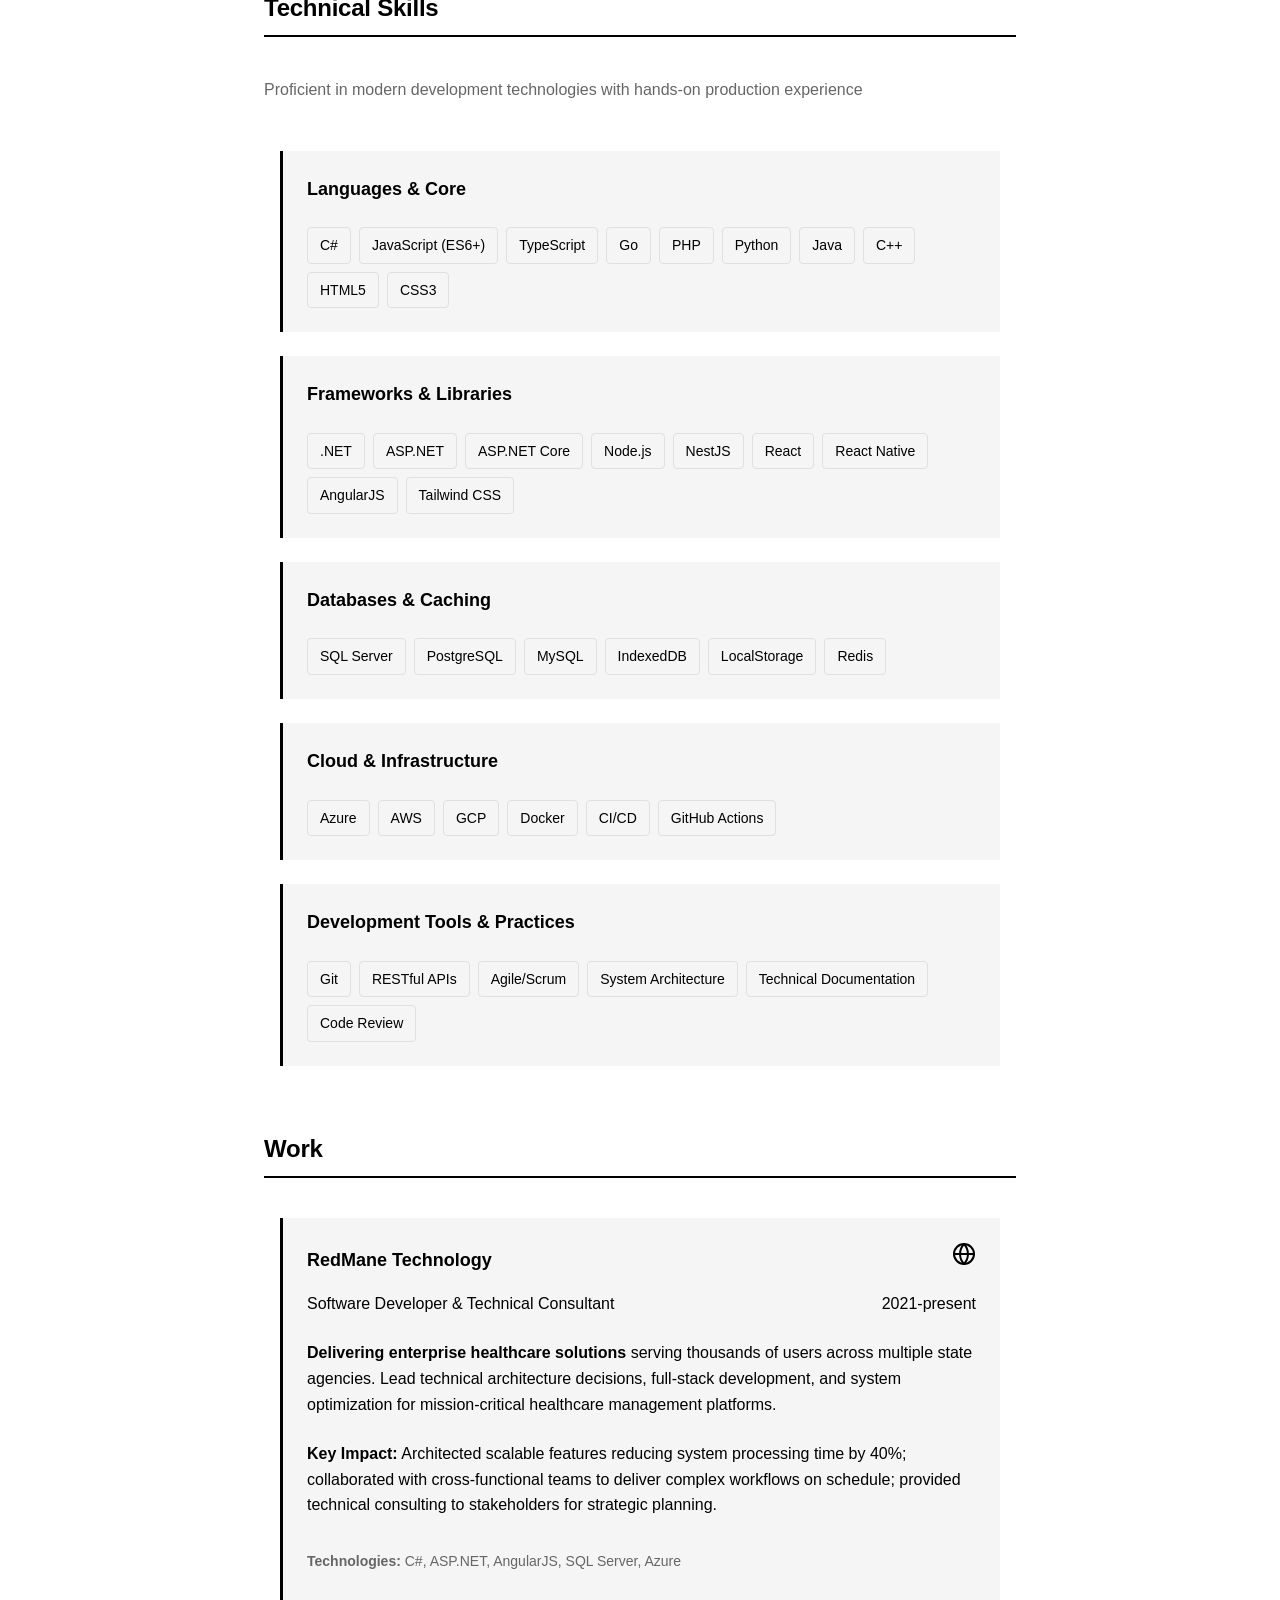
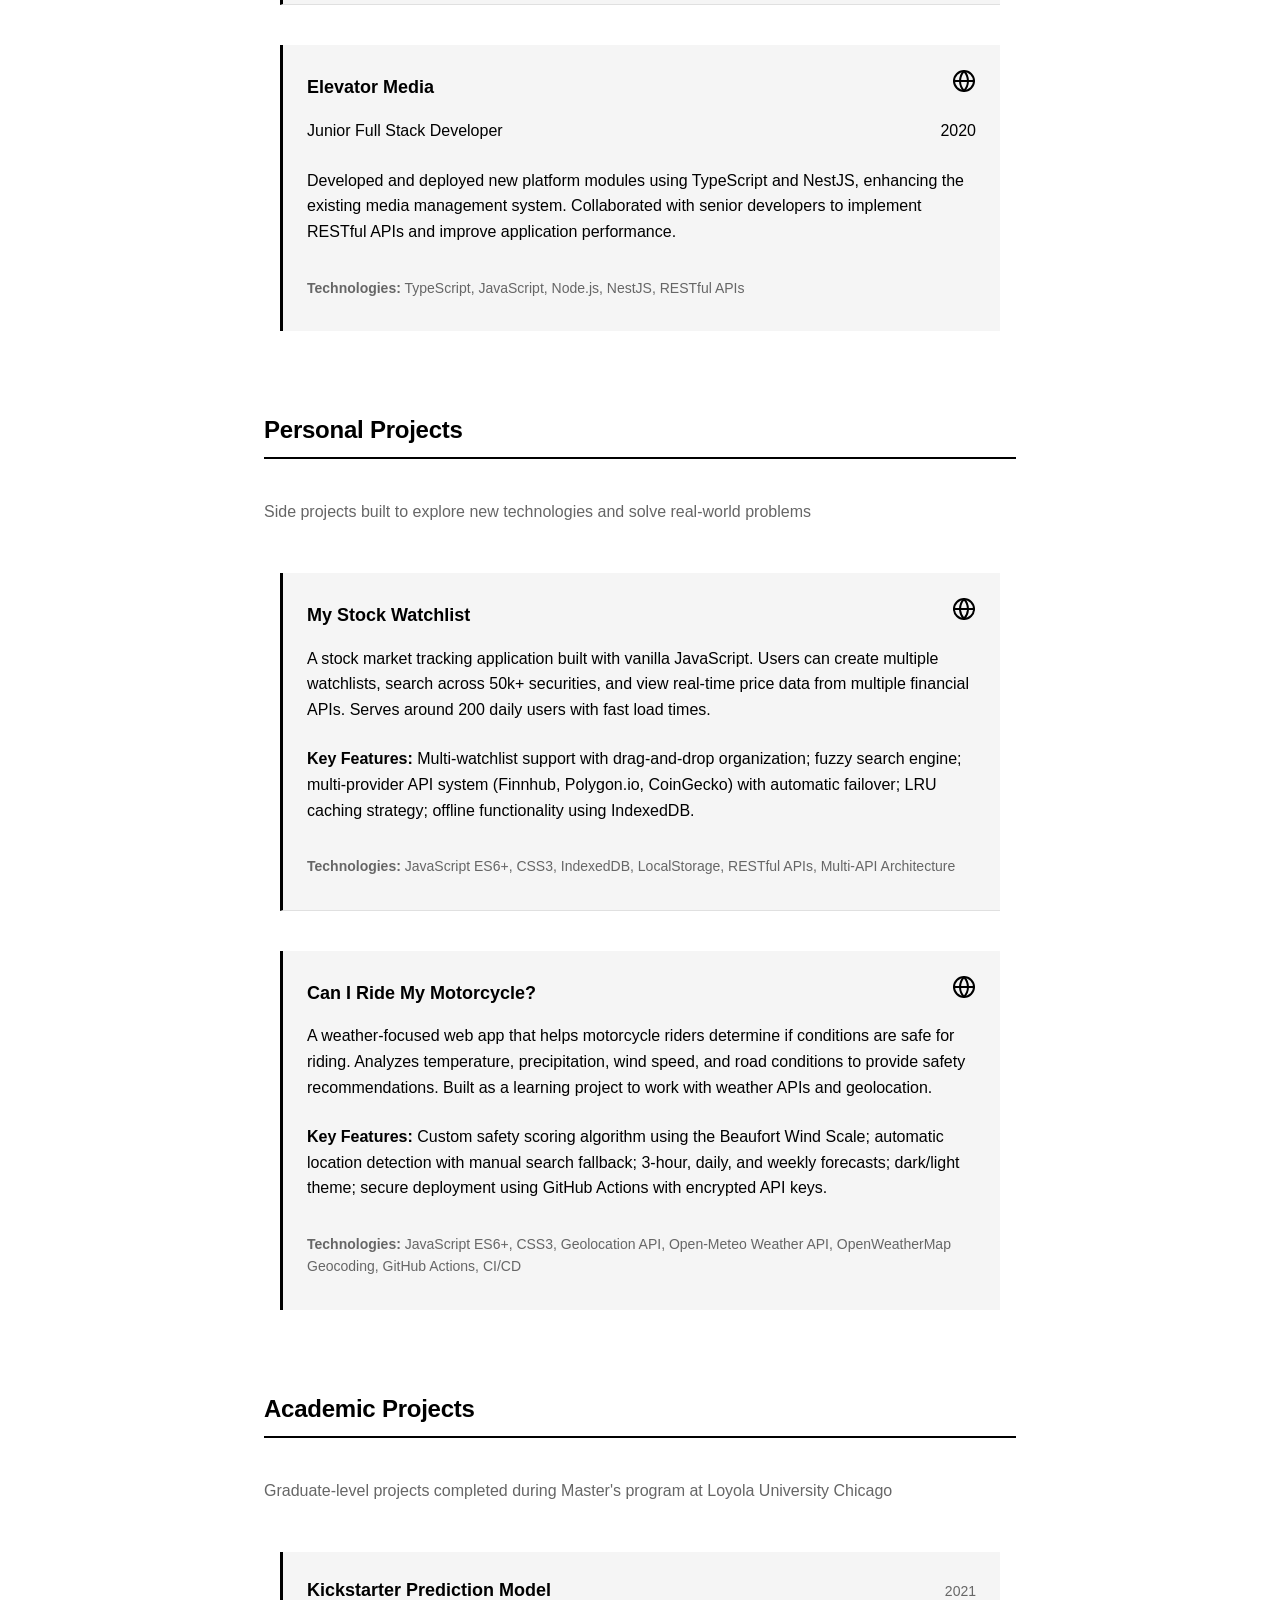
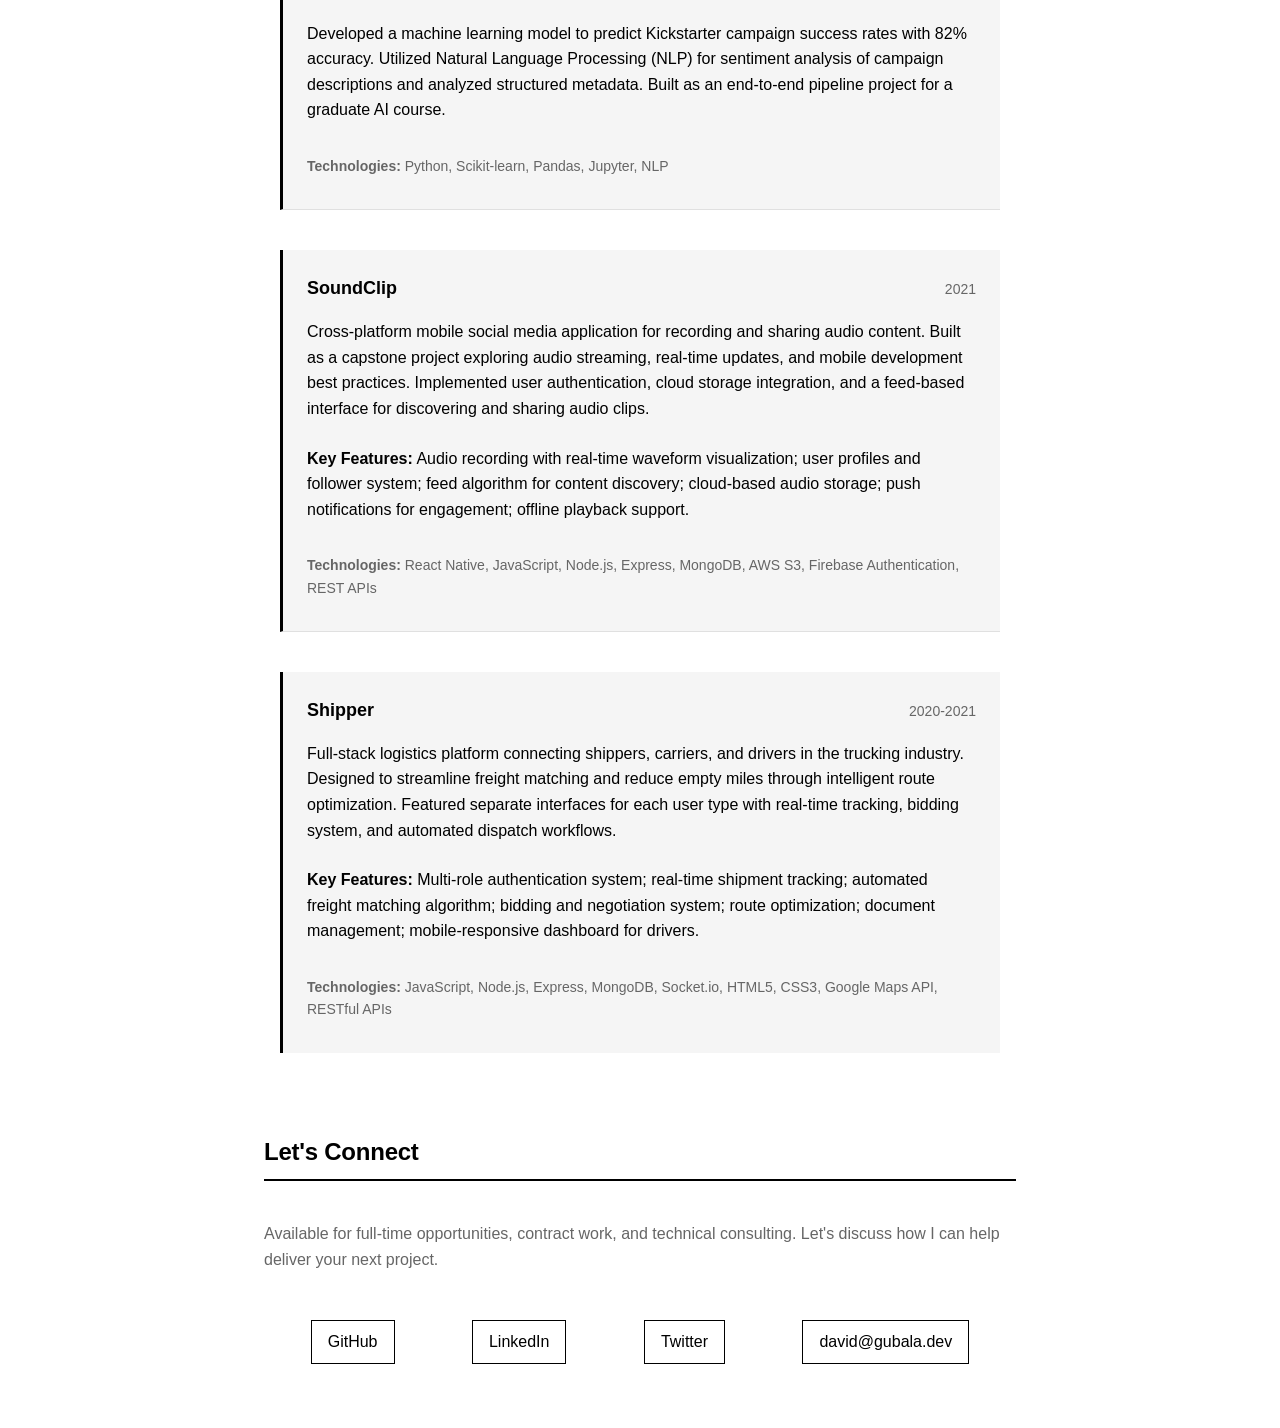
==== commit 9d03aa8a: "updates" ====
--- a/index.html
+++ b/index.html
@@ -9,6 +9,16 @@
     <link rel="stylesheet" href="css/main.css" />
     <link rel="icon" href="img/favicon.ico" />
     <title>David Gubala - Full-Stack Developer & Technical Architect | Chicago, IL</title>
+    <script>
+      // Immediate theme application to prevent flash
+      (function() {
+        const savedTheme = localStorage.getItem('theme');
+        const prefersDark = window.matchMedia('(prefers-color-scheme: dark)').matches;
+        if (savedTheme === 'dark' || (!savedTheme && prefersDark)) {
+          document.documentElement.setAttribute('data-theme', 'dark');
+        }
+      })();
+    </script>
     <script type="application/ld+json">
       {
         "@context": "https://schema.org",
@@ -33,27 +43,44 @@
     </script>
   </head>
   <body>
+    <button id="theme-toggle" aria-label="Toggle Dark Mode">
+      <svg class="theme-icon moon-icon" viewBox="0 0 24 24">
+        <path d="M21 12.79A9 9 0 1 1 11.21 3 7 7 0 0 0 21 12.79z"></path>
+      </svg>
+      <svg class="theme-icon sun-icon" viewBox="0 0 24 24">
+        <circle cx="12" cy="12" r="5"></circle>
+        <line x1="12" y1="1" x2="12" y2="3"></line>
+        <line x1="12" y1="21" x2="12" y2="23"></line>
+        <line x1="4.22" y1="4.22" x2="5.64" y2="5.64"></line>
+        <line x1="18.36" y1="18.36" x2="19.78" y2="19.78"></line>
+        <line x1="1" y1="12" x2="3" y2="12"></line>
+        <line x1="21" y1="12" x2="23" y2="12"></line>
+        <line x1="4.22" y1="19.78" x2="5.64" y2="18.36"></line>
+        <line x1="18.36" y1="5.64" x2="19.78" y2="4.22"></line>
+      </svg>
+    </button>
     <main>
       <article>
         <div class="container">
-          <h1>David Gubala</h1>
-          <p style="font-size: 1.25rem; color: #666; margin-bottom: 2rem; max-width: 600px;">
-            Full-Stack Developer & Technical Architect delivering scalable enterprise solutions 
-            from concept to production
-          </p>
-
-          <div class="item" id="about">
+          <header>
+            <h1>David Gubala</h1>
+            <p class="subtitle">
+              Full-Stack Developer & Technical Architect delivering scalable enterprise solutions 
+              from concept to production
+            </p>
+          </header>
+
+          <section class="item" id="about">
             <h3>About</h3>
             <div class="props">
-              <img src="img/david.jpg" alt="David Gubala" />
+              <img src="img/david.jpg" alt="David Gubala" width="200" height="200" />
               <div
-                class="pad"
+                class="pad lh-relaxed"
                 id="abtDetails"
-                style="padding: 10px; line-height: 1.6"
               >
-                <p style="font-weight: bold; font-size: 1.2em">David Gubala</p>
+                <p class="text-lg text-bold">David Gubala</p>
                 <p>Chicago, IL</p>
-                <p style="font-style: italic">
+                <p class="text-italic">
                   Software Developer, Architect, and Technical Consultant
                 </p>
                 <p>
@@ -76,41 +103,41 @@
                 </p>
               </div>
             </div>
-          </div>
-
-          <div class="item" id="education">
+          </section>
+
+          <section class="item" id="education">
             <h3>Education</h3>
             <div class="pad">
-              <div class="col" style="gap: 1.5rem;">
-                <div style="border-bottom: 1px solid #E0E0E0; padding-bottom: 1rem;">
-                  <h4 style="margin-bottom: 0.5rem;">Loyola University Chicago</h4>
-                  <p style="color: #666; font-size: 0.875rem; font-style: italic;">Chicago, IL</p>
+              <div class="col education-card">
+                <div class="project-header">
+                  <h4 class="mb-sm">Loyola University Chicago</h4>
+                  <p class="section-subheader">Chicago, IL</p>
                 </div>
                 
                 <div style="display: flex; flex-direction: column; gap: 1.5rem;">
-                  <div style="padding-left: 1rem; border-left: 3px solid #000;">
-                    <p style="font-weight: 600; margin-bottom: 0.25rem; font-size: 1.05rem;">Master of Science in Computer Science</p>
-                    <p style="color: #666; font-size: 0.875rem;">2020-2021 • GPA: 3.9</p>
+                  <div class="degree-block">
+                    <p class="degree-title">Master of Science in Computer Science</p>
+                    <p class="text-sm text-muted">2020-2021 • GPA: 3.9</p>
                   </div>
 
-                  <div style="padding-left: 1rem; border-left: 3px solid #000;">
-                    <p style="font-weight: 600; margin-bottom: 0.25rem; font-size: 1.05rem;">Bachelor of Science in Computer Science</p>
-                    <p style="color: #666; font-size: 0.875rem;">2016-2020 • Cum Laude</p>
+                  <div class="degree-block">
+                    <p class="degree-title">Bachelor of Science in Computer Science</p>
+                    <p class="text-sm text-muted">2016-2020 • Cum Laude</p>
                   </div>
                 </div>
               </div>
             </div>
-          </div>
-
-          <div class="item" id="skills">
+          </section>
+
+          <section class="item" id="skills">
             <h3>Technical Skills</h3>
-            <p style="margin-bottom: 1.5rem; color: #666;">
+            <p class="mb-md text-muted">
               Proficient in modern development technologies with hands-on production experience
             </p>
             
             <div class="pad gap">
               <div class="col">
-                <h4 style="margin-bottom: 0.5rem;">Languages & Core</h4>
+                <h4 class="mb-sm">Languages & Core</h4>
                 <div class="skills-grid">
                   <span class="skill-tag">C#</span>
                   <span class="skill-tag">JavaScript (ES6+)</span>
@@ -126,7 +153,7 @@
               </div>
 
               <div class="col">
-                <h4 style="margin-bottom: 0.5rem;">Frameworks & Libraries</h4>
+                <h4 class="mb-sm">Frameworks & Libraries</h4>
                 <div class="skills-grid">
                   <span class="skill-tag">.NET</span>
                   <span class="skill-tag">ASP.NET</span>
@@ -141,7 +168,7 @@
               </div>
 
               <div class="col">
-                <h4 style="margin-bottom: 0.5rem;">Databases & Caching</h4>
+                <h4 class="mb-sm">Databases & Caching</h4>
                 <div class="skills-grid">
                   <span class="skill-tag">SQL Server</span>
                   <span class="skill-tag">PostgreSQL</span>
@@ -153,7 +180,7 @@
               </div>
 
               <div class="col">
-                <h4 style="margin-bottom: 0.5rem;">Cloud & Infrastructure</h4>
+                <h4 class="mb-sm">Cloud & Infrastructure</h4>
                 <div class="skills-grid">
                   <span class="skill-tag">Azure</span>
                   <span class="skill-tag">AWS</span>
@@ -165,7 +192,7 @@
               </div>
 
               <div class="col">
-                <h4 style="margin-bottom: 0.5rem;">Development Tools & Practices</h4>
+                <h4 class="mb-sm">Development Tools & Practices</h4>
                 <div class="skills-grid">
                   <span class="skill-tag">Git</span>
                   <span class="skill-tag">RESTful APIs</span>
@@ -176,9 +203,9 @@
               </div>
               </div>
             </div>
-          </div>
-
-          <div class="item" id="work">
+          </section>
+
+          <section class="item" id="work">
             <h3>Work</h3>
             <div class="pad gap">
               <div class="col bordersplitter">
@@ -188,7 +215,14 @@
                     href="https://www.redmane.com/"
                     target="_blank"
                     rel="noopener noreferrer"
-                    ><p>&#127760;</p></a
+                    aria-label="Visit RedMane Technology website"
+                    >
+                    <svg class="icon" viewBox="0 0 24 24">
+                      <circle cx="12" cy="12" r="10"></circle>
+                      <line x1="2" y1="12" x2="22" y2="12"></line>
+                      <path d="M12 2a15.3 15.3 0 0 1 4 10 15.3 15.3 0 0 1-4 10 15.3 15.3 0 0 1-4-10 15.3 15.3 0 0 1 4-10z"></path>
+                    </svg>
+                  </a
                   >
                 </div>
                 <div class="row">
@@ -217,7 +251,14 @@
                     href="https://www.elevatormag.com/"
                     target="_blank"
                     rel="noopener noreferrer"
-                    ><p>&#127760;</p></a
+                    aria-label="Visit Elevator Media website"
+                    >
+                    <svg class="icon" viewBox="0 0 24 24">
+                      <circle cx="12" cy="12" r="10"></circle>
+                      <line x1="2" y1="12" x2="22" y2="12"></line>
+                      <path d="M12 2a15.3 15.3 0 0 1 4 10 15.3 15.3 0 0 1-4 10 15.3 15.3 0 0 1-4-10 15.3 15.3 0 0 1 4-10z"></path>
+                    </svg>
+                  </a
                   >
                 </div>
                 <div class="row">
@@ -234,11 +275,11 @@
                 </p>
               </div>
             </div>
-          </div>
-
-          <div class="item" id="professional-projects">
+          </section>
+
+          <section class="item" id="professional-projects">
             <h3>Personal Projects</h3>
-            <p style="margin-bottom: 1.5rem; color: #666;">
+            <p class="mb-md text-muted">
               Side projects built to explore new technologies and solve real-world problems
             </p>
             <div class="pad gap">
@@ -249,7 +290,14 @@
                     href="https://mystockwatchlist.com"
                     target="_blank"
                     rel="noopener noreferrer"
-                    ><p>&#127760;</p></a
+                    aria-label="Visit My Stock Watchlist website"
+                    >
+                    <svg class="icon" viewBox="0 0 24 24">
+                      <circle cx="12" cy="12" r="10"></circle>
+                      <line x1="2" y1="12" x2="22" y2="12"></line>
+                      <path d="M12 2a15.3 15.3 0 0 1 4 10 15.3 15.3 0 0 1-4 10 15.3 15.3 0 0 1-4-10 15.3 15.3 0 0 1 4-10z"></path>
+                    </svg>
+                  </a
                   >
                 </div>
                 <p>
@@ -275,7 +323,14 @@
                     href="https://caniridemymotorcycle.com"
                     target="_blank"
                     rel="noopener noreferrer"
-                    ><p>&#127760;</p></a
+                    aria-label="Visit Can I Ride My Motorcycle? website"
+                    >
+                    <svg class="icon" viewBox="0 0 24 24">
+                      <circle cx="12" cy="12" r="10"></circle>
+                      <line x1="2" y1="12" x2="22" y2="12"></line>
+                      <path d="M12 2a15.3 15.3 0 0 1 4 10 15.3 15.3 0 0 1-4 10 15.3 15.3 0 0 1-4-10 15.3 15.3 0 0 1 4-10z"></path>
+                    </svg>
+                  </a
                   >
                 </div>
                 <p>
@@ -294,18 +349,33 @@
                 </p>
               </div>
             </div>
-          </div>
-
-          <div class="item" id="academic-projects">
+          </section>
+
+          <section class="item" id="academic-projects">
             <h3>Academic Projects</h3>
-            <p style="margin-bottom: 1.5rem; color: #666;">
+            <p class="mb-md text-muted">
               Graduate-level projects completed during Master's program at Loyola University Chicago
             </p>
             <div class="pad gap">
               <div class="col bordersplitter">
                 <div class="row">
+                  <h4>Kickstarter Prediction Model</h4>
+                  <p class="text-sm text-muted" style="margin: 0;">2021</p>
+                </div>
+                <p>
+                  Developed a machine learning model to predict Kickstarter campaign success rates with 82% accuracy. 
+                  Utilized Natural Language Processing (NLP) for sentiment analysis of campaign descriptions and 
+                  analyzed structured metadata. Built as an end-to-end pipeline project for a graduate AI course.
+                </p>
+                <p class="tech-tags">
+                  <strong>Technologies:</strong> Python, Scikit-learn, Pandas, Jupyter, NLP
+                </p>
+              </div>
+
+              <div class="col bordersplitter">
+                <div class="row">
                   <h4>SoundClip</h4>
-                  <p style="color: #666; font-size: 0.875rem; margin: 0;">2021</p>
+                  <p class="text-sm text-muted" style="margin: 0;">2021</p>
                 </div>
                 <p>
                   Cross-platform mobile social media application for recording and sharing audio content. 
@@ -327,7 +397,7 @@
               <div class="col bordersplitter">
                 <div class="row">
                   <h4>Shipper</h4>
-                  <p style="color: #666; font-size: 0.875rem; margin: 0;">2020-2021</p>
+                  <p class="text-sm text-muted" style="margin: 0;">2020-2021</p>
                 </div>
                 <p>
                   Full-stack logistics platform connecting shippers, carriers, and drivers in the 
@@ -346,11 +416,11 @@
                 </p>
               </div>
             </div>
-          </div>
-
-          <div class="item" id="contact">
+          </section>
+
+          <footer class="item" id="contact">
             <h3>Let's Connect</h3>
-            <p style="margin-bottom: 1.5rem; color: #666;">
+            <p class="mb-md text-muted">
               Available for full-time opportunities, contract work, and technical consulting. 
               Let's discuss how I can help deliver your next project.
             </p>
@@ -380,11 +450,28 @@
                 >david@gubala.dev</a
               >
             </div>
-          </div>
+          </footer>
         </div>
       </article>
     </main>
   </body>
+  <script>
+    const toggleButton = document.getElementById('theme-toggle');
+    
+    // Set initial icon handled by CSS
+    if (document.documentElement.getAttribute('data-theme') === 'dark') {
+        // No JS needed for icon toggle
+    }
+
+    toggleButton.addEventListener('click', () => {
+        const currentTheme = document.documentElement.getAttribute('data-theme');
+        const newTheme = currentTheme === 'dark' ? 'light' : 'dark';
+        
+        document.documentElement.setAttribute('data-theme', newTheme);
+        localStorage.setItem('theme', newTheme);
+        // Button content update handled by CSS
+    });
+  </script>
   <script>
     !function(t,e){var o,n,p,r;e.__SV||(window.posthog=e,e._i=[],e.init=function(i,s,a){function g(t,e){var o=e.split(".");2==o.length&&(t=t[o[0]],e=o[1]),t[e]=function(){t.push([e].concat(Array.prototype.slice.call(arguments,0)))}}(p=t.createElement("script")).type="text/javascript",p.crossOrigin="anonymous",p.async=!0,p.src=s.api_host.replace(".i.posthog.com","-assets.i.posthog.com")+"/static/array.js",(r=t.getElementsByTagName("script")[0]).parentNode.insertBefore(p,r);var u=e;for(void 0!==a?u=e[a]=[]:a="posthog",u.people=u.people||[],u.toString=function(t){var e="posthog";return"posthog"!==a&&(e+="."+a),t||(e+=" (stub)"),e},u.people.toString=function(){return u.toString(1)+".people (stub)"},o="init capture register register_once register_for_session unregister unregister_for_session getFeatureFlag getFeatureFlagPayload isFeatureEnabled reloadFeatureFlags updateEarlyAccessFeatureEnrollment getEarlyAccessFeatures on onFeatureFlags onSessionId getSurveys getActiveMatchingSurveys renderSurvey canRenderSurvey getNextSurveyStep identify setPersonProperties group resetGroups setPersonPropertiesForFlags resetPersonPropertiesForFlags setGroupPropertiesForFlags resetGroupPropertiesForFlags reset get_distinct_id getGroups get_session_id get_session_replay_url alias set_config startSessionRecording stopSessionRecording sessionRecordingStarted captureException loadToolbar get_property getSessionProperty createPersonProfile opt_in_capturing opt_out_capturing has_opted_in_capturing has_opted_out_capturing clear_opt_in_out_capturing debug".split(" "),n=0;n<o.length;n++)g(u,o[n]);e._i.push([i,s,a])},e.__SV=1)}(document,window.posthog||[]);
     posthog.init(
--- a/css/main.css
+++ b/css/main.css
@@ -4,11 +4,47 @@
     --gray-light: #F5F5F5;
     --gray-medium: #E0E0E0;
     --gray-dark: #666666;
+    --hover-bg: #FFFFFF;
     --spacing-xs: 8px;
     --spacing-sm: 16px;
     --spacing-md: 24px;
     --spacing-lg: 48px;
     --spacing-xl: 64px;
+}
+
+[data-theme="dark"] {
+    --black: #f0f0f0;
+    --white: #121212;
+    --gray-light: #1e1e1e;
+    --gray-medium: #333333;
+    --gray-dark: #a0a0a0;
+    --hover-bg: #2c2c2c;
+}
+
+#theme-toggle {
+    position: fixed;
+    top: 20px;
+    right: 20px;
+    background: var(--gray-light);
+    border: 2px solid var(--black);
+    color: var(--black);
+    padding: 10px;
+    border-radius: 50%;
+    cursor: pointer;
+    font-size: 1.2rem;
+    width: 45px;
+    height: 45px;
+    display: flex;
+    align-items: center;
+    justify-content: center;
+    transition: all 0.3s ease;
+    z-index: 1000;
+    box-shadow: 0 2px 5px rgba(0,0,0,0.1);
+}
+
+#theme-toggle:hover {
+    transform: scale(1.1);
+    box-shadow: 0 4px 8px rgba(0,0,0,0.2);
 }
 
 * {
@@ -138,7 +174,7 @@
 }
 
 .col:hover {
-    background-color: var(--white);
+    background-color: var(--hover-bg);
     border-left-width: 5px;
     transform: translateX(2px);
 }
@@ -191,11 +227,35 @@
     transform-origin: bottom left;
 }
 
-/* World icon styling */
-a p {
-    font-size: 1.25rem;
-    margin: 0;
-}
+/* Icons */
+.icon {
+    width: 24px;
+    height: 24px;
+    fill: none;
+    stroke: currentColor;
+    stroke-width: 2;
+    stroke-linecap: round;
+    stroke-linejoin: round;
+}
+
+.theme-icon {
+    width: 24px;
+    height: 24px;
+    fill: none;
+    stroke: var(--black);
+    stroke-width: 2;
+    stroke-linecap: round;
+    stroke-linejoin: round;
+    transition: stroke 0.3s ease;
+}
+
+.sun-icon { display: none; }
+.moon-icon { display: block; }
+
+[data-theme="dark"] .sun-icon { display: block; }
+[data-theme="dark"] .moon-icon { display: none; }
+[data-theme="dark"] .theme-icon { stroke: var(--black); } /* Button text color is black */
+
 
 /* Technology tags */
 .tech-tags {
@@ -223,7 +283,7 @@
 }
 
 .skill-tag:hover {
-    background-color: var(--white);
+    background-color: var(--hover-bg);
     border-color: var(--black);
     transform: translateY(-1px);
 }
@@ -244,6 +304,104 @@
     color: var(--white);
 }
 
+/* Typography utility classes */
+.subtitle {
+    font-size: 1.25rem;
+    color: var(--gray-dark);
+    margin-bottom: 2rem;
+    max-width: 600px;
+}
+
+.text-sm {
+    font-size: 0.875rem;
+}
+
+.text-muted {
+    color: var(--gray-dark);
+}
+
+.text-bold {
+    font-weight: bold;
+}
+
+.text-lg {
+    font-size: 1.2em;
+}
+
+.text-italic {
+    font-style: italic;
+}
+
+.mb-xs {
+    margin-bottom: 0.25rem;
+}
+
+.mb-sm {
+    margin-bottom: 0.5rem;
+}
+
+.mb-md {
+    margin-bottom: 1.5rem;
+}
+
+/* Layout utility classes */
+.lh-relaxed {
+    line-height: 1.6;
+}
+
+.p-xs {
+    padding: 10px;
+}
+
+.pl-sm {
+    padding-left: 1rem;
+}
+
+.border-l-3 {
+    border-left: 3px solid var(--black);
+}
+
+.section-header {
+    margin-bottom: 0.5rem;
+}
+
+.section-subheader {
+    color: var(--gray-dark);
+    font-size: 0.875rem;
+    font-style: italic;
+}
+
+.project-header {
+    border-bottom: 1px solid var(--gray-medium);
+    padding-bottom: 1rem;
+}
+
+.education-card {
+    gap: 1.5rem;
+}
+
+.degree-block {
+    padding-left: 1rem;
+    border-left: 3px solid var(--black);
+}
+
+.degree-title {
+    font-weight: 600;
+    margin-bottom: 0.25rem;
+    font-size: 1.05rem;
+}
+
+/* Accessibility focus styles */
+/* Accessibility focus styles */
+:focus-visible {
+    outline: 3px solid var(--black);
+    outline-offset: 2px;
+}
+
+[data-theme="dark"] :focus-visible {
+    outline-color: var(--white);
+}
+
 @media (max-width: 768px) {
     h1 {
         font-size: 2rem;
@@ -286,3 +444,4 @@
     }
 }
 
+
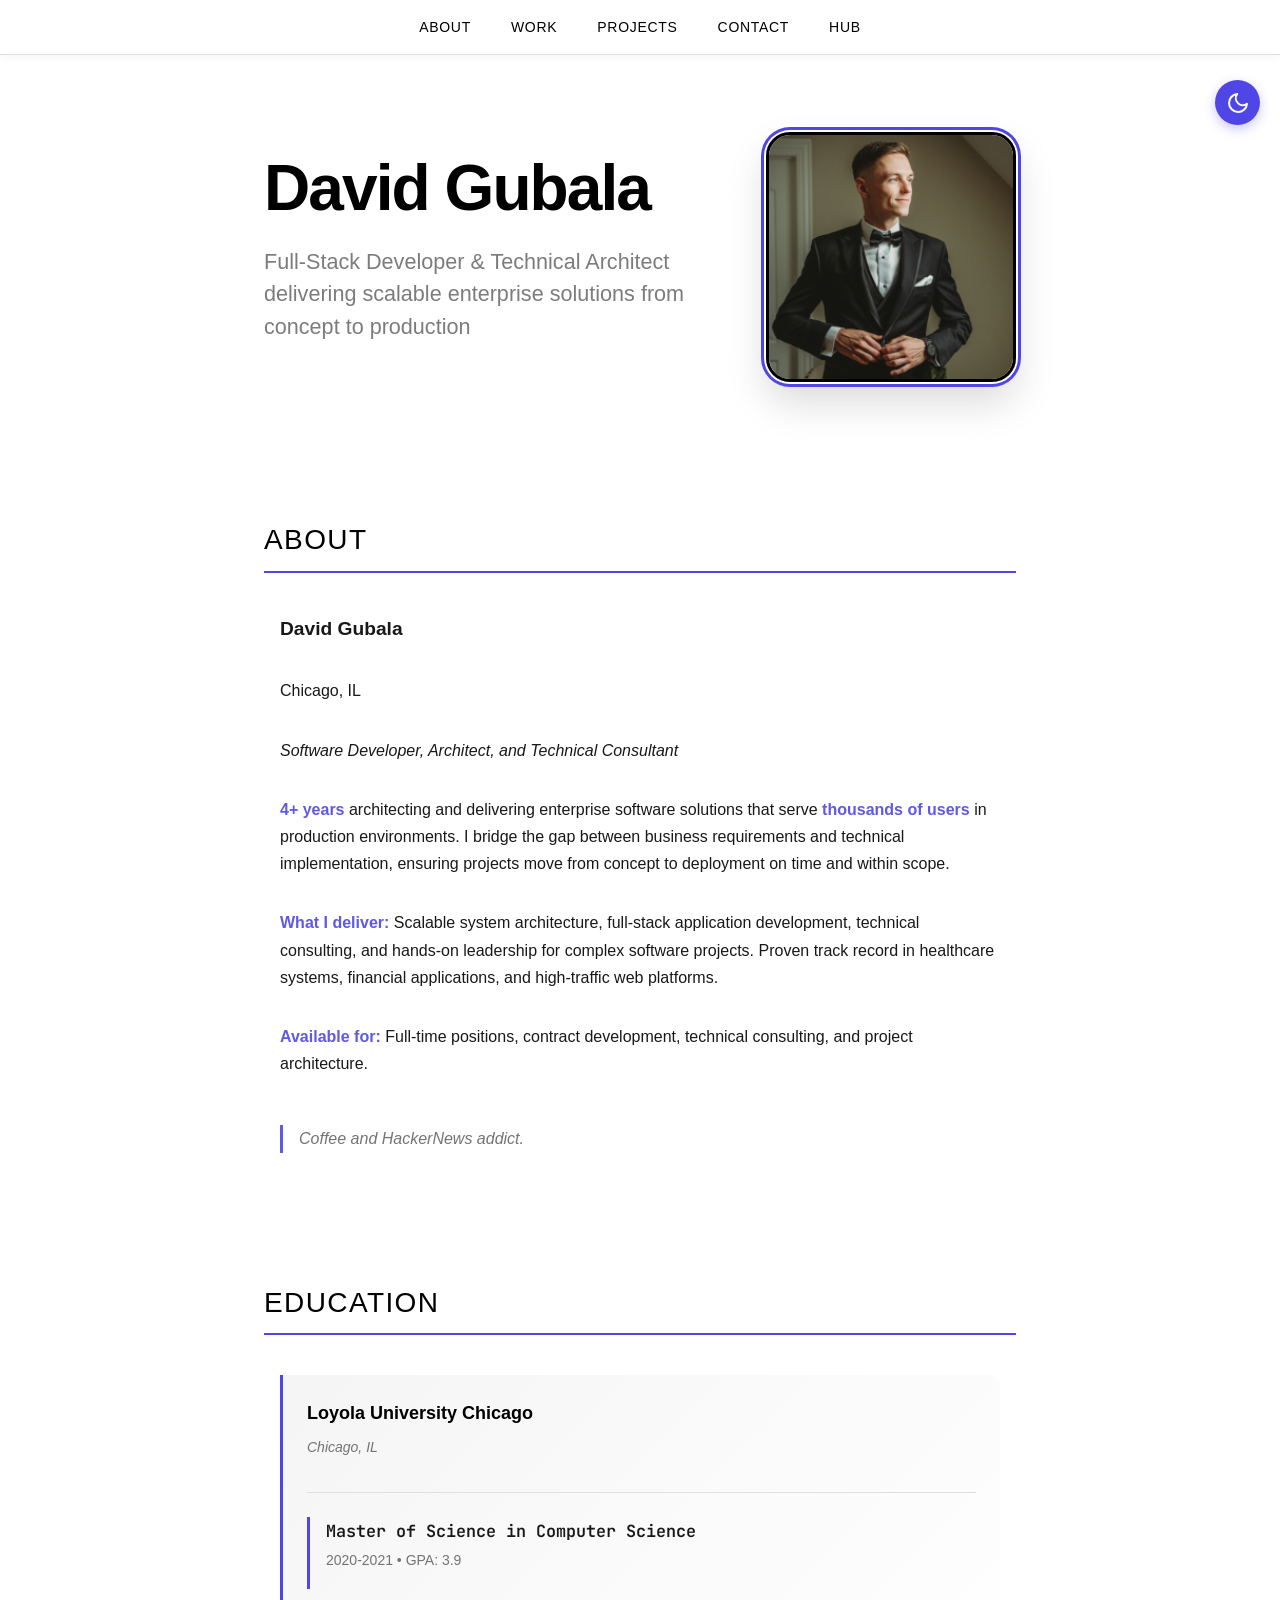
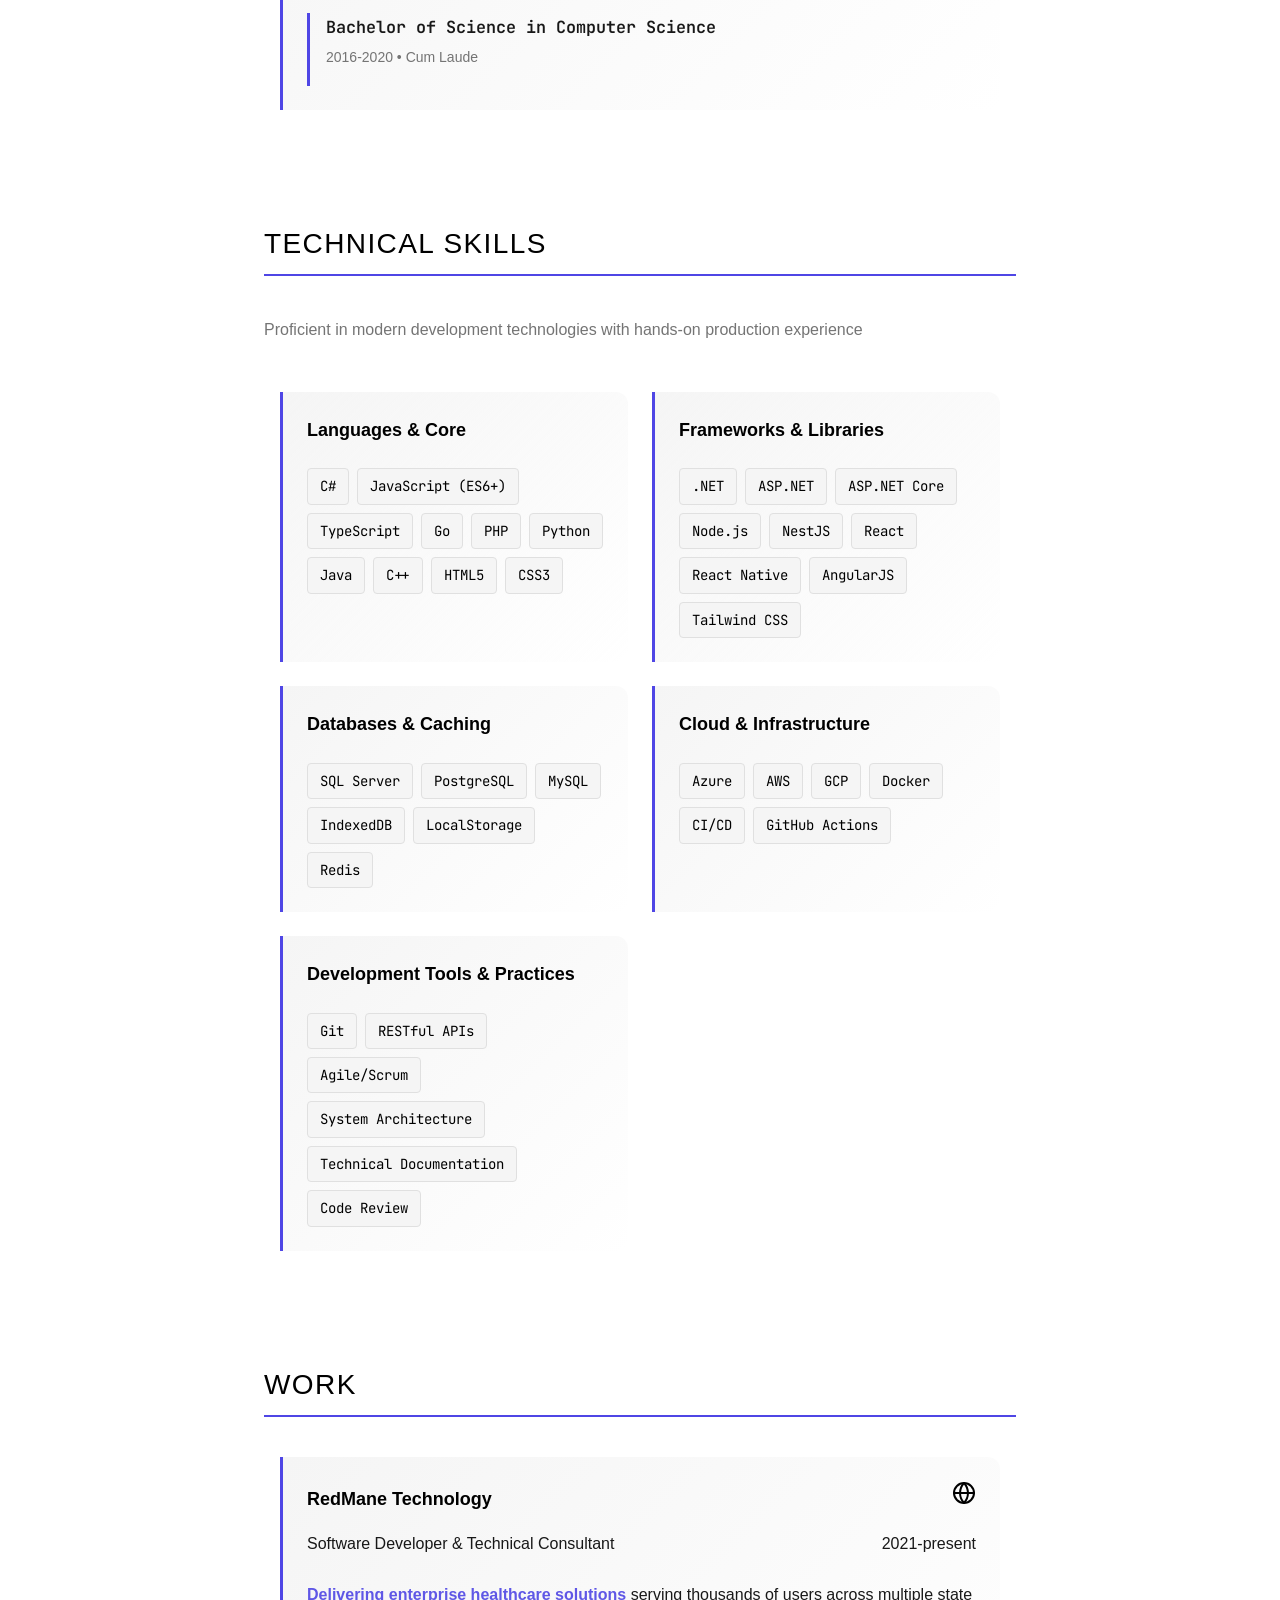
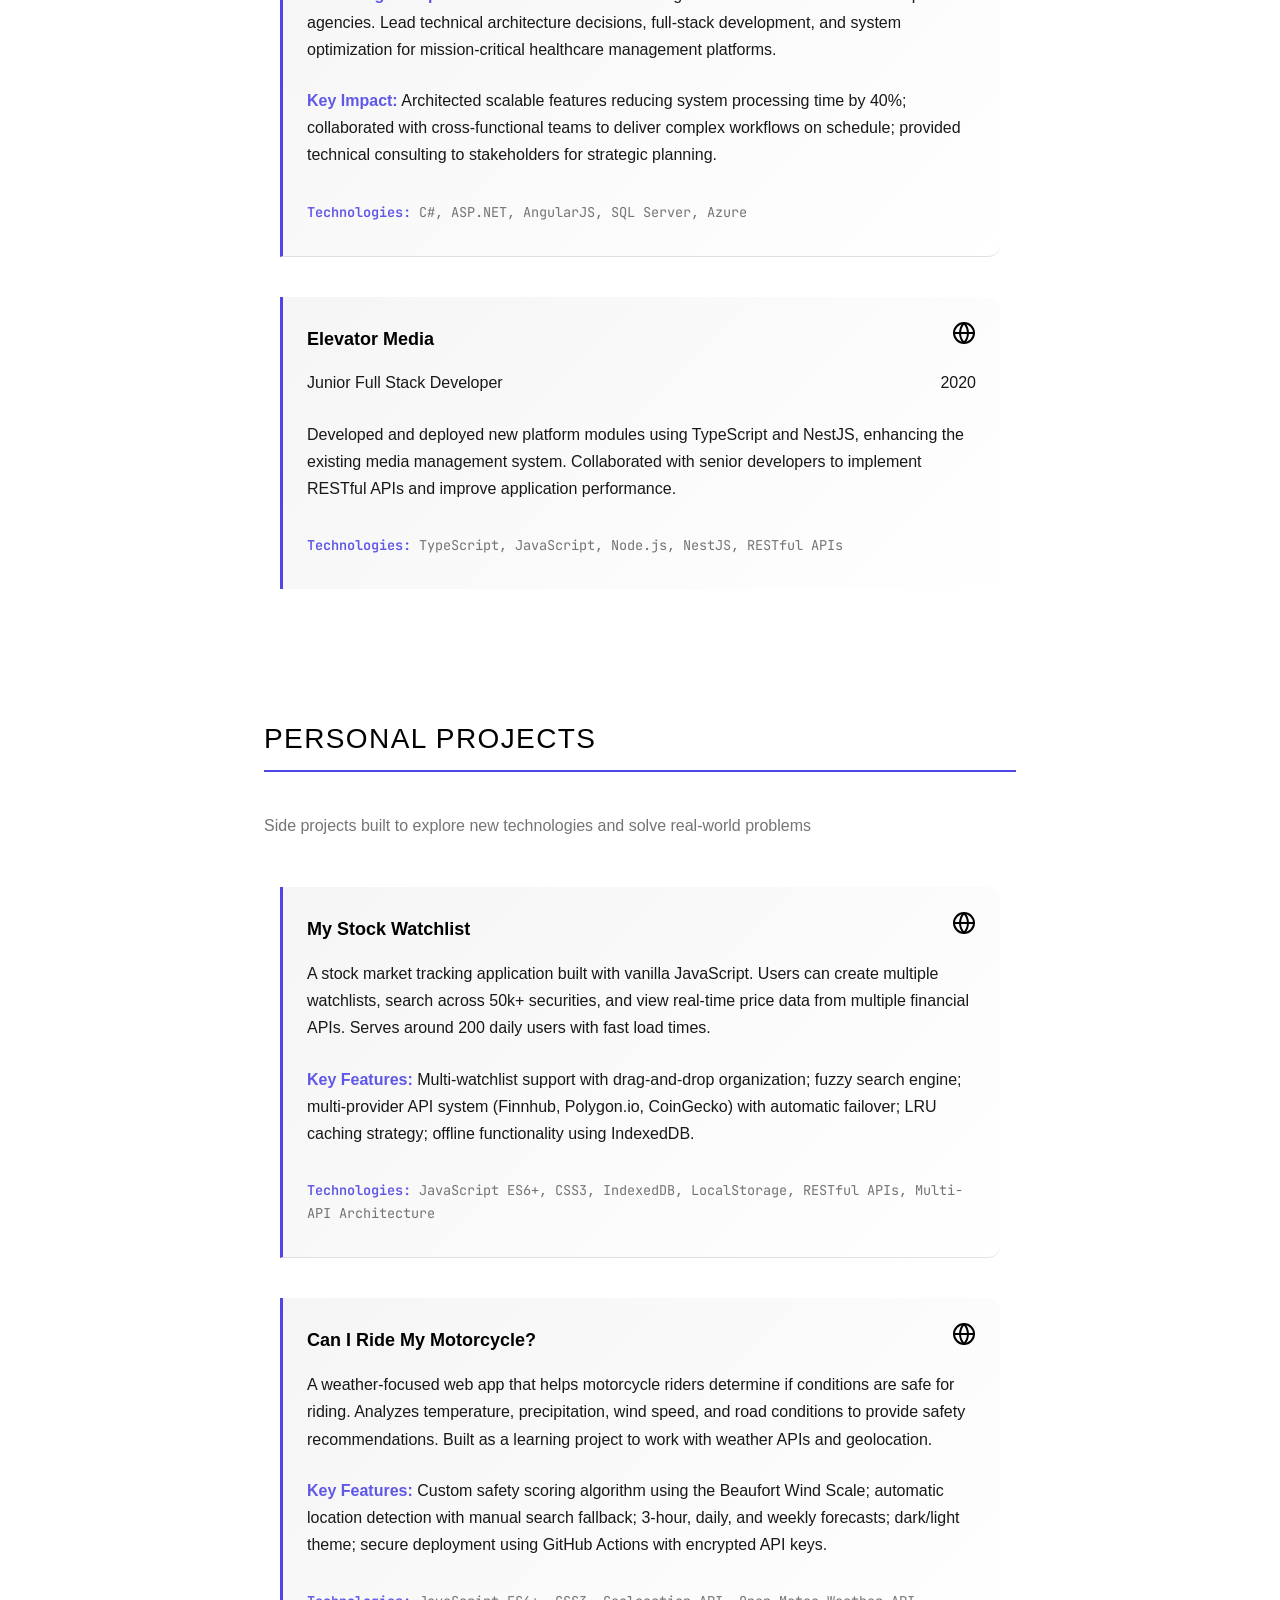
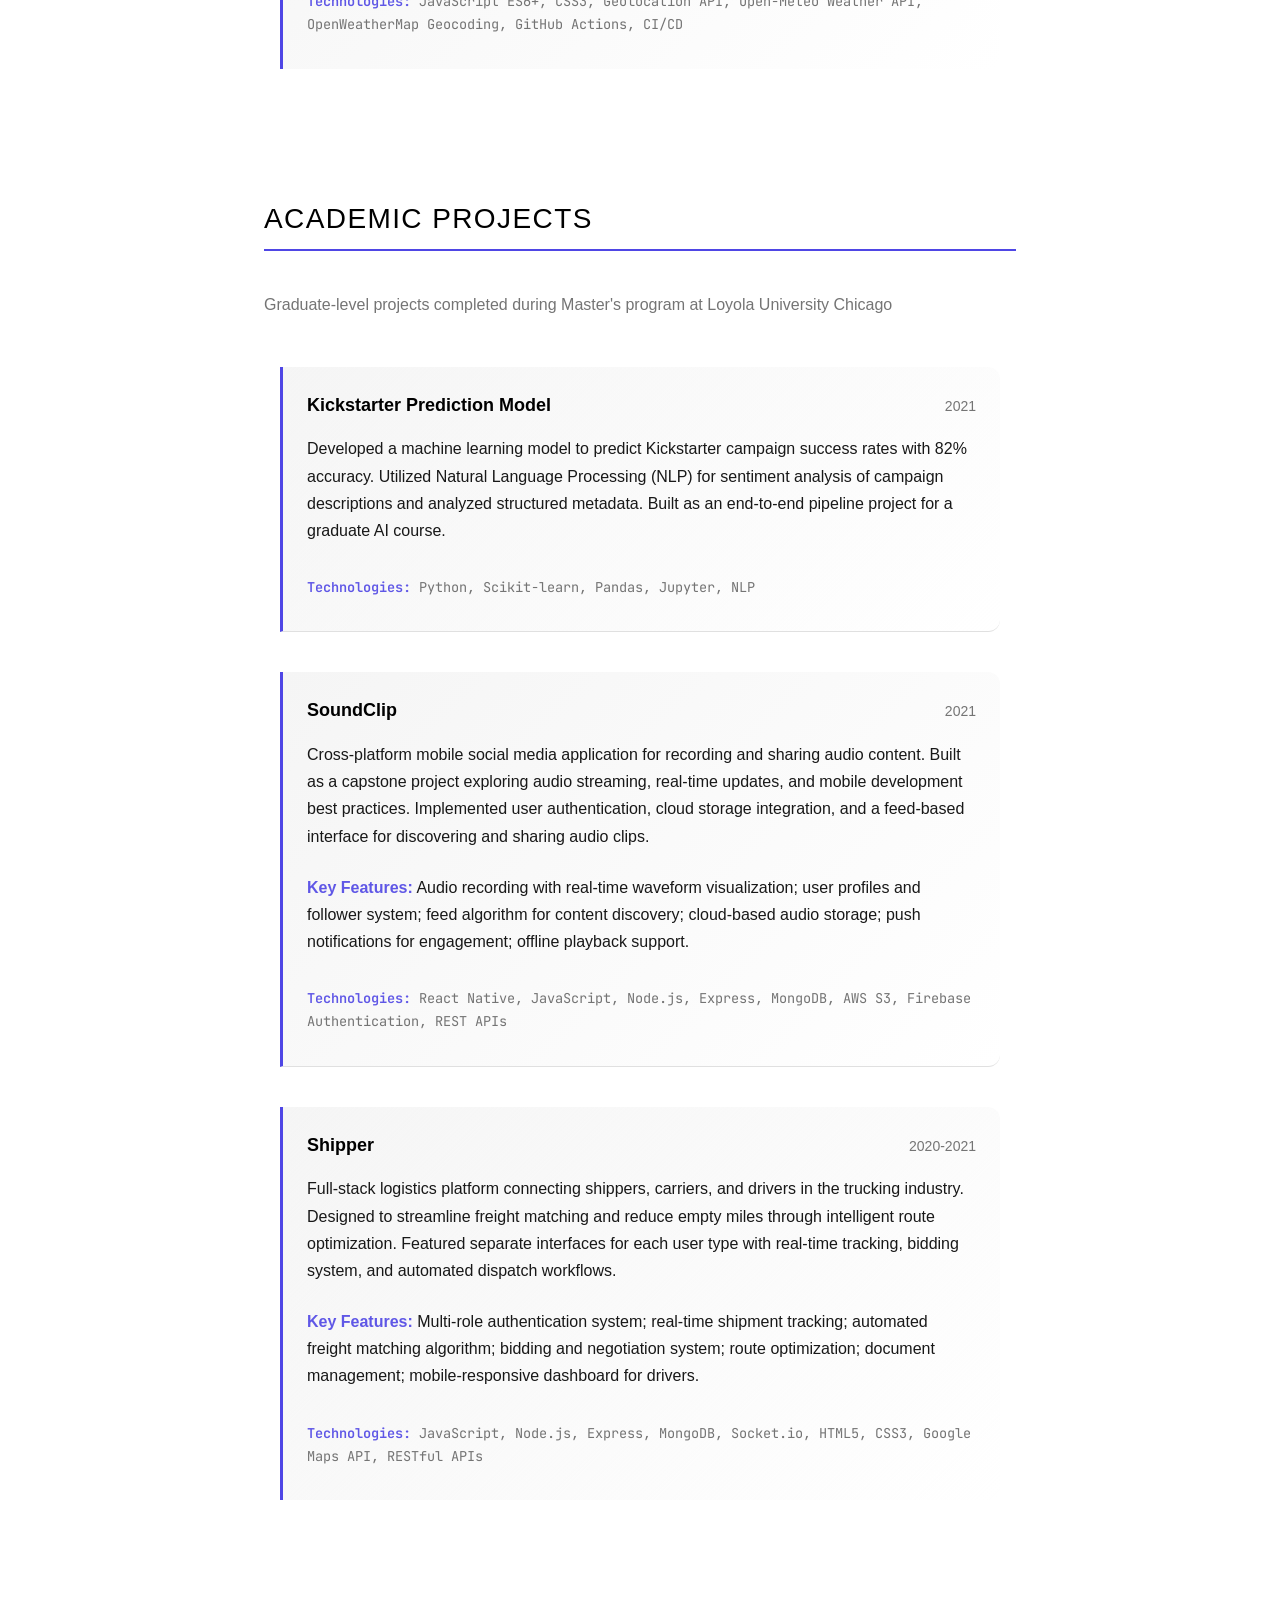
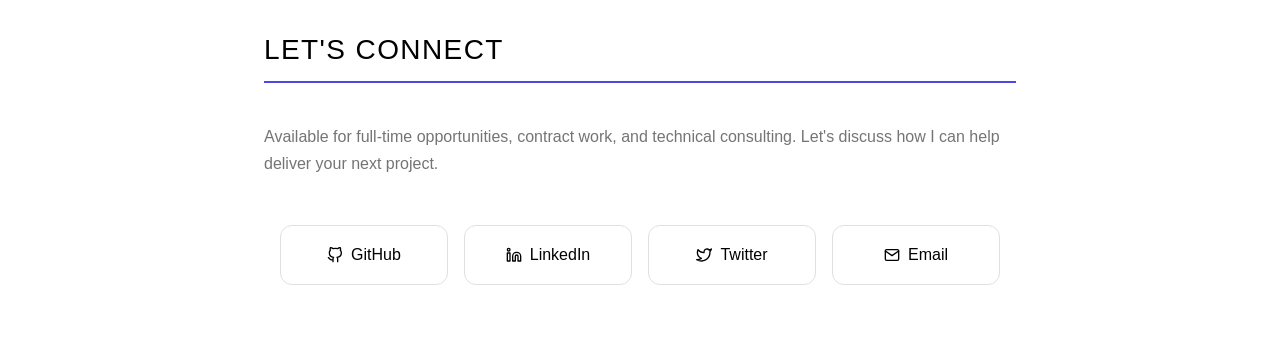
==== commit 55d5af89: "freshen up" ====
--- a/index.html
+++ b/index.html
@@ -1,486 +1,843 @@
-<!DOCTYPE html>
+<!doctype html>
 <html lang="en">
-  <head>
-    <meta charset="UTF-8" />
-    <meta name="viewport" content="width=device-width, initial-scale=1.0" />
-    <meta name="author" content="David Gubala" />
-    <meta name="description" content="David Gubala - Full-Stack Developer & Technical Architect with 4+ years experience delivering enterprise solutions. Expert in C#, JavaScript, system architecture, and scalable application development. Available for hire in Chicago, IL." />
-    <meta name="keywords" content="David Gubala, software developer, full-stack developer, technical architect, software engineer, C# developer, JavaScript developer, system architecture, technical consultant, enterprise software, healthcare systems, Chicago developer, available for hire, contract developer" />
-    <link rel="stylesheet" href="css/main.css" />
-    <link rel="icon" href="img/favicon.ico" />
-    <title>David Gubala - Full-Stack Developer & Technical Architect | Chicago, IL</title>
-    <script>
-      // Immediate theme application to prevent flash
-      (function() {
-        const savedTheme = localStorage.getItem('theme');
-        const prefersDark = window.matchMedia('(prefers-color-scheme: dark)').matches;
-        if (savedTheme === 'dark' || (!savedTheme && prefersDark)) {
-          document.documentElement.setAttribute('data-theme', 'dark');
-        }
-      })();
-    </script>
-    <script type="application/ld+json">
-      {
-        "@context": "https://schema.org",
-        "@type": "Person",
-        "name": "David Gubala",
-        "url": "https://david.gubala.dev",
-        "image": "https://david.gubala.dev/img/david.jpg",
-        "jobTitle": "Software Developer, Architect, and Technical Consultant",
-        "description": "Developer who knows how to consult, architect a project, and bring it to life",
-        "knowsAbout": ["Full-Stack Development", "System Architecture", "Technical Consulting", "C#", "ASP.NET", "JavaScript", "Go", "PHP", "Cloud Architecture", "Healthcare Systems", "Enterprise Software"],
-        "alumniOf": {
-          "@type": "EducationalOrganization",
-          "name": "Loyola University Chicago"
-        },
-        "address": {
-          "@type": "PostalAddress",
-          "addressLocality": "Chicago",
-          "addressRegion": "IL",
-          "addressCountry": "US"
-        }
-      }
-    </script>
-  </head>
-  <body>
-    <button id="theme-toggle" aria-label="Toggle Dark Mode">
-      <svg class="theme-icon moon-icon" viewBox="0 0 24 24">
-        <path d="M21 12.79A9 9 0 1 1 11.21 3 7 7 0 0 0 21 12.79z"></path>
-      </svg>
-      <svg class="theme-icon sun-icon" viewBox="0 0 24 24">
-        <circle cx="12" cy="12" r="5"></circle>
-        <line x1="12" y1="1" x2="12" y2="3"></line>
-        <line x1="12" y1="21" x2="12" y2="23"></line>
-        <line x1="4.22" y1="4.22" x2="5.64" y2="5.64"></line>
-        <line x1="18.36" y1="18.36" x2="19.78" y2="19.78"></line>
-        <line x1="1" y1="12" x2="3" y2="12"></line>
-        <line x1="21" y1="12" x2="23" y2="12"></line>
-        <line x1="4.22" y1="19.78" x2="5.64" y2="18.36"></line>
-        <line x1="18.36" y1="5.64" x2="19.78" y2="4.22"></line>
-      </svg>
-    </button>
-    <main>
-      <article>
-        <div class="container">
-          <header>
-            <h1>David Gubala</h1>
-            <p class="subtitle">
-              Full-Stack Developer & Technical Architect delivering scalable enterprise solutions 
-              from concept to production
-            </p>
-          </header>
-
-          <section class="item" id="about">
-            <h3>About</h3>
-            <div class="props">
-              <img src="img/david.jpg" alt="David Gubala" width="200" height="200" />
-              <div
-                class="pad lh-relaxed"
-                id="abtDetails"
-              >
-                <p class="text-lg text-bold">David Gubala</p>
-                <p>Chicago, IL</p>
-                <p class="text-italic">
-                  Software Developer, Architect, and Technical Consultant
-                </p>
-                <p>
-                  <strong>4+ years</strong> architecting and delivering enterprise software solutions 
-                  that serve <strong>thousands of users</strong> in production environments. I bridge 
-                  the gap between business requirements and technical implementation, ensuring projects 
-                  move from concept to deployment on time and within scope.
-                </p>
-                <p>
-                  <strong>What I deliver:</strong> Scalable system architecture, full-stack application 
-                  development, technical consulting, and hands-on leadership for complex software projects. 
-                  Proven track record in healthcare systems, financial applications, and high-traffic web platforms.
-                </p>
-                <p>
-                  <strong>Available for:</strong> Full-time positions, contract development, technical 
-                  consulting, and project architecture.
-                </p>
-                <p id="quote">
-                  Coffee and HackerNews addict.
-                </p>
-              </div>
-            </div>
-          </section>
-
-          <section class="item" id="education">
-            <h3>Education</h3>
-            <div class="pad">
-              <div class="col education-card">
-                <div class="project-header">
-                  <h4 class="mb-sm">Loyola University Chicago</h4>
-                  <p class="section-subheader">Chicago, IL</p>
-                </div>
-                
-                <div style="display: flex; flex-direction: column; gap: 1.5rem;">
-                  <div class="degree-block">
-                    <p class="degree-title">Master of Science in Computer Science</p>
-                    <p class="text-sm text-muted">2020-2021 • GPA: 3.9</p>
-                  </div>
-
-                  <div class="degree-block">
-                    <p class="degree-title">Bachelor of Science in Computer Science</p>
-                    <p class="text-sm text-muted">2016-2020 • Cum Laude</p>
-                  </div>
-                </div>
-              </div>
-            </div>
-          </section>
-
-          <section class="item" id="skills">
-            <h3>Technical Skills</h3>
-            <p class="mb-md text-muted">
-              Proficient in modern development technologies with hands-on production experience
-            </p>
-            
-            <div class="pad gap">
-              <div class="col">
-                <h4 class="mb-sm">Languages & Core</h4>
-                <div class="skills-grid">
-                  <span class="skill-tag">C#</span>
-                  <span class="skill-tag">JavaScript (ES6+)</span>
-                  <span class="skill-tag">TypeScript</span>
-                  <span class="skill-tag">Go</span>
-                  <span class="skill-tag">PHP</span>
-                  <span class="skill-tag">Python</span>
-                  <span class="skill-tag">Java</span>
-                  <span class="skill-tag">C++</span>
-                  <span class="skill-tag">HTML5</span>
-                  <span class="skill-tag">CSS3</span>
-              </div>
-              </div>
-
-              <div class="col">
-                <h4 class="mb-sm">Frameworks & Libraries</h4>
-                <div class="skills-grid">
-                  <span class="skill-tag">.NET</span>
-                  <span class="skill-tag">ASP.NET</span>
-                  <span class="skill-tag">ASP.NET Core</span>
-                  <span class="skill-tag">Node.js</span>
-                  <span class="skill-tag">NestJS</span>
-                  <span class="skill-tag">React</span>
-                  <span class="skill-tag">React Native</span>
-                  <span class="skill-tag">AngularJS</span>
-                  <span class="skill-tag">Tailwind CSS</span>
-              </div>
-              </div>
-
-              <div class="col">
-                <h4 class="mb-sm">Databases & Caching</h4>
-                <div class="skills-grid">
-                  <span class="skill-tag">SQL Server</span>
-                  <span class="skill-tag">PostgreSQL</span>
-                  <span class="skill-tag">MySQL</span>
-                  <span class="skill-tag">IndexedDB</span>
-                  <span class="skill-tag">LocalStorage</span>
-                  <span class="skill-tag">Redis</span>
-              </div>
-              </div>
-
-              <div class="col">
-                <h4 class="mb-sm">Cloud & Infrastructure</h4>
-                <div class="skills-grid">
-                  <span class="skill-tag">Azure</span>
-                  <span class="skill-tag">AWS</span>
-                  <span class="skill-tag">GCP</span>
-                  <span class="skill-tag">Docker</span>
-                  <span class="skill-tag">CI/CD</span>
-                  <span class="skill-tag">GitHub Actions</span>
-              </div>
-              </div>
-
-              <div class="col">
-                <h4 class="mb-sm">Development Tools & Practices</h4>
-                <div class="skills-grid">
-                  <span class="skill-tag">Git</span>
-                  <span class="skill-tag">RESTful APIs</span>
-                  <span class="skill-tag">Agile/Scrum</span>
-                  <span class="skill-tag">System Architecture</span>
-                  <span class="skill-tag">Technical Documentation</span>
-                  <span class="skill-tag">Code Review</span>
-              </div>
-              </div>
-            </div>
-          </section>
-
-          <section class="item" id="work">
-            <h3>Work</h3>
-            <div class="pad gap">
-              <div class="col bordersplitter">
-                <div class="row">
-                  <h4>RedMane Technology</h4>
-                  <a
-                    href="https://www.redmane.com/"
-                    target="_blank"
-                    rel="noopener noreferrer"
-                    aria-label="Visit RedMane Technology website"
-                    >
-                    <svg class="icon" viewBox="0 0 24 24">
-                      <circle cx="12" cy="12" r="10"></circle>
-                      <line x1="2" y1="12" x2="22" y2="12"></line>
-                      <path d="M12 2a15.3 15.3 0 0 1 4 10 15.3 15.3 0 0 1-4 10 15.3 15.3 0 0 1-4-10 15.3 15.3 0 0 1 4-10z"></path>
-                    </svg>
-                  </a
-                  >
-                </div>
-                <div class="row">
-                  <p>Software Developer & Technical Consultant</p>
-                  <p>2021-present</p>
-                </div>
-                <p>
-                  <strong>Delivering enterprise healthcare solutions</strong> serving thousands of users 
-                  across multiple state agencies. Lead technical architecture decisions, full-stack 
-                  development, and system optimization for mission-critical healthcare management platforms.
-                </p>
-                <p>
-                  <strong>Key Impact:</strong> Architected scalable features reducing system processing 
-                  time by 40%; collaborated with cross-functional teams to deliver complex workflows on 
-                  schedule; provided technical consulting to stakeholders for strategic planning.
-                </p>
-                <p class="tech-tags">
-                  <strong>Technologies:</strong> C#, ASP.NET, AngularJS, SQL Server, Azure
-                </p>
-              </div>
-
-              <div class="col bordersplitter">
-                <div class="row">
-                  <h4>Elevator Media</h4>
-                  <a
-                    href="https://www.elevatormag.com/"
-                    target="_blank"
-                    rel="noopener noreferrer"
-                    aria-label="Visit Elevator Media website"
-                    >
-                    <svg class="icon" viewBox="0 0 24 24">
-                      <circle cx="12" cy="12" r="10"></circle>
-                      <line x1="2" y1="12" x2="22" y2="12"></line>
-                      <path d="M12 2a15.3 15.3 0 0 1 4 10 15.3 15.3 0 0 1-4 10 15.3 15.3 0 0 1-4-10 15.3 15.3 0 0 1 4-10z"></path>
-                    </svg>
-                  </a
-                  >
-                </div>
-                <div class="row">
-                  <p>Junior Full Stack Developer</p>
-                  <p>2020</p>
-                </div>
-                <p>
-                  Developed and deployed new platform modules using TypeScript and NestJS, 
-                  enhancing the existing media management system. Collaborated with senior 
-                  developers to implement RESTful APIs and improve application performance.
-                </p>
-                <p class="tech-tags">
-                  <strong>Technologies:</strong> TypeScript, JavaScript, Node.js, NestJS, RESTful APIs
-                </p>
-              </div>
-            </div>
-          </section>
-
-          <section class="item" id="professional-projects">
-            <h3>Personal Projects</h3>
-            <p class="mb-md text-muted">
-              Side projects built to explore new technologies and solve real-world problems
-            </p>
-            <div class="pad gap">
-              <div class="col bordersplitter">
-                <div class="row">
-                  <h4>My Stock Watchlist</h4>
-                  <a
-                    href="https://mystockwatchlist.com"
-                    target="_blank"
-                    rel="noopener noreferrer"
-                    aria-label="Visit My Stock Watchlist website"
-                    >
-                    <svg class="icon" viewBox="0 0 24 24">
-                      <circle cx="12" cy="12" r="10"></circle>
-                      <line x1="2" y1="12" x2="22" y2="12"></line>
-                      <path d="M12 2a15.3 15.3 0 0 1 4 10 15.3 15.3 0 0 1-4 10 15.3 15.3 0 0 1-4-10 15.3 15.3 0 0 1 4-10z"></path>
-                    </svg>
-                  </a
-                  >
-                </div>
-                <p>
-                  A stock market tracking application built with vanilla JavaScript. Users can create 
-                  multiple watchlists, search across 50k+ securities, and view real-time price data from 
-                  multiple financial APIs. Serves around 200 daily users with fast load times.
-                </p>
-                <p>
-                  <strong>Key Features:</strong> Multi-watchlist support with drag-and-drop organization; 
-                  fuzzy search engine; multi-provider API system (Finnhub, Polygon.io, CoinGecko) with 
-                  automatic failover; LRU caching strategy; offline functionality using IndexedDB.
-                </p>
-                <p class="tech-tags">
-                  <strong>Technologies:</strong> JavaScript ES6+, CSS3, IndexedDB, LocalStorage, 
-                  RESTful APIs, Multi-API Architecture
-                </p>
-              </div>
-
-              <div class="col bordersplitter">
-                <div class="row">
-                  <h4>Can I Ride My Motorcycle?</h4>
-                  <a
-                    href="https://caniridemymotorcycle.com"
-                    target="_blank"
-                    rel="noopener noreferrer"
-                    aria-label="Visit Can I Ride My Motorcycle? website"
-                    >
-                    <svg class="icon" viewBox="0 0 24 24">
-                      <circle cx="12" cy="12" r="10"></circle>
-                      <line x1="2" y1="12" x2="22" y2="12"></line>
-                      <path d="M12 2a15.3 15.3 0 0 1 4 10 15.3 15.3 0 0 1-4 10 15.3 15.3 0 0 1-4-10 15.3 15.3 0 0 1 4-10z"></path>
-                    </svg>
-                  </a
-                  >
-                </div>
-                <p>
-                  A weather-focused web app that helps motorcycle riders determine if conditions are safe 
-                  for riding. Analyzes temperature, precipitation, wind speed, and road conditions to provide 
-                  safety recommendations. Built as a learning project to work with weather APIs and geolocation.
-                </p>
-                <p>
-                  <strong>Key Features:</strong> Custom safety scoring algorithm using the Beaufort Wind Scale; 
-                  automatic location detection with manual search fallback; 3-hour, daily, and weekly forecasts; 
-                  dark/light theme; secure deployment using GitHub Actions with encrypted API keys.
-                </p>
-                <p class="tech-tags">
-                  <strong>Technologies:</strong> JavaScript ES6+, CSS3, Geolocation API, 
-                  Open-Meteo Weather API, OpenWeatherMap Geocoding, GitHub Actions, CI/CD
-                </p>
-              </div>
-            </div>
-          </section>
-
-          <section class="item" id="academic-projects">
-            <h3>Academic Projects</h3>
-            <p class="mb-md text-muted">
-              Graduate-level projects completed during Master's program at Loyola University Chicago
-            </p>
-            <div class="pad gap">
-              <div class="col bordersplitter">
-                <div class="row">
-                  <h4>Kickstarter Prediction Model</h4>
-                  <p class="text-sm text-muted" style="margin: 0;">2021</p>
-                </div>
-                <p>
-                  Developed a machine learning model to predict Kickstarter campaign success rates with 82% accuracy. 
-                  Utilized Natural Language Processing (NLP) for sentiment analysis of campaign descriptions and 
-                  analyzed structured metadata. Built as an end-to-end pipeline project for a graduate AI course.
-                </p>
-                <p class="tech-tags">
-                  <strong>Technologies:</strong> Python, Scikit-learn, Pandas, Jupyter, NLP
-                </p>
-              </div>
-
-              <div class="col bordersplitter">
-                <div class="row">
-                  <h4>SoundClip</h4>
-                  <p class="text-sm text-muted" style="margin: 0;">2021</p>
-                </div>
-                <p>
-                  Cross-platform mobile social media application for recording and sharing audio content. 
-                  Built as a capstone project exploring audio streaming, real-time updates, and mobile 
-                  development best practices. Implemented user authentication, cloud storage integration, 
-                  and a feed-based interface for discovering and sharing audio clips.
-                </p>
-                <p>
-                  <strong>Key Features:</strong> Audio recording with real-time waveform visualization; 
-                  user profiles and follower system; feed algorithm for content discovery; cloud-based 
-                  audio storage; push notifications for engagement; offline playback support.
-                </p>
-                <p class="tech-tags">
-                  <strong>Technologies:</strong> React Native, JavaScript, Node.js, Express, MongoDB, 
-                  AWS S3, Firebase Authentication, REST APIs
-                </p>
-              </div>
-
-              <div class="col bordersplitter">
-                <div class="row">
-                  <h4>Shipper</h4>
-                  <p class="text-sm text-muted" style="margin: 0;">2020-2021</p>
-                </div>
-                <p>
-                  Full-stack logistics platform connecting shippers, carriers, and drivers in the 
-                  trucking industry. Designed to streamline freight matching and reduce empty miles 
-                  through intelligent route optimization. Featured separate interfaces for each user 
-                  type with real-time tracking, bidding system, and automated dispatch workflows.
-                </p>
-                <p>
-                  <strong>Key Features:</strong> Multi-role authentication system; real-time shipment 
-                  tracking; automated freight matching algorithm; bidding and negotiation system; 
-                  route optimization; document management; mobile-responsive dashboard for drivers.
-                </p>
-                <p class="tech-tags">
-                  <strong>Technologies:</strong> JavaScript, Node.js, Express, MongoDB, Socket.io, 
-                  HTML5, CSS3, Google Maps API, RESTful APIs
-                </p>
-              </div>
-            </div>
-          </section>
-
-          <footer class="item" id="contact">
-            <h3>Let's Connect</h3>
-            <p class="mb-md text-muted">
-              Available for full-time opportunities, contract work, and technical consulting. 
-              Let's discuss how I can help deliver your next project.
-            </p>
-            <div class="row pad" style="justify-content: space-around">
-              <a
-                href="https://github.com/davidgubala"
+    <head>
+        <meta charset="UTF-8" />
+        <meta name="viewport" content="width=device-width, initial-scale=1.0" />
+        <meta name="author" content="David Gubala" />
+        <meta
+            name="description"
+            content="David Gubala - Full-Stack Developer & Technical Architect with 4+ years experience delivering enterprise solutions. Expert in C#, JavaScript, system architecture, and scalable application development. Available for hire in Chicago, IL."
+        />
+        <meta
+            name="keywords"
+            content="David Gubala, software developer, full-stack developer, technical architect, software engineer, C# developer, JavaScript developer, system architecture, technical consultant, enterprise software, healthcare systems, Chicago developer, available for hire, contract developer"
+        />
+        <link rel="stylesheet" href="css/main.css" />
+        <link rel="icon" href="img/favicon.ico" />
+        <link rel="preconnect" href="https://fonts.googleapis.com" />
+        <link rel="preconnect" href="https://fonts.gstatic.com" crossorigin />
+        <link
+            href="https://fonts.googleapis.com/css2?family=JetBrains+Mono:wght@400;500;600&display=swap"
+            rel="stylesheet"
+        />
+        <title>
+            David Gubala - Full-Stack Developer & Technical Architect | Chicago,
+            IL
+        </title>
+        <script>
+            // Immediate theme application to prevent flash
+            (function () {
+                const savedTheme = localStorage.getItem("theme");
+                const prefersDark = window.matchMedia(
+                    "(prefers-color-scheme: dark)",
+                ).matches;
+                if (savedTheme === "dark" || (!savedTheme && prefersDark)) {
+                    document.documentElement.setAttribute("data-theme", "dark");
+                }
+            })();
+        </script>
+        <script type="application/ld+json">
+            {
+                "@context": "https://schema.org",
+                "@type": "Person",
+                "name": "David Gubala",
+                "url": "https://david.gubala.dev",
+                "image": "https://david.gubala.dev/img/david.jpg",
+                "jobTitle": "Software Developer, Architect, and Technical Consultant",
+                "description": "Developer who knows how to consult, architect a project, and bring it to life",
+                "knowsAbout": [
+                    "Full-Stack Development",
+                    "System Architecture",
+                    "Technical Consulting",
+                    "C#",
+                    "ASP.NET",
+                    "JavaScript",
+                    "Go",
+                    "PHP",
+                    "Cloud Architecture",
+                    "Healthcare Systems",
+                    "Enterprise Software"
+                ],
+                "alumniOf": {
+                    "@type": "EducationalOrganization",
+                    "name": "Loyola University Chicago"
+                },
+                "address": {
+                    "@type": "PostalAddress",
+                    "addressLocality": "Chicago",
+                    "addressRegion": "IL",
+                    "addressCountry": "US"
+                }
+            }
+        </script>
+    </head>
+    <body>
+        <button id="theme-toggle" aria-label="Toggle Dark Mode">
+            <svg class="theme-icon moon-icon" viewBox="0 0 24 24">
+                <path
+                    d="M21 12.79A9 9 0 1 1 11.21 3 7 7 0 0 0 21 12.79z"
+                ></path>
+            </svg>
+            <svg class="theme-icon sun-icon" viewBox="0 0 24 24">
+                <circle cx="12" cy="12" r="5"></circle>
+                <line x1="12" y1="1" x2="12" y2="3"></line>
+                <line x1="12" y1="21" x2="12" y2="23"></line>
+                <line x1="4.22" y1="4.22" x2="5.64" y2="5.64"></line>
+                <line x1="18.36" y1="18.36" x2="19.78" y2="19.78"></line>
+                <line x1="1" y1="12" x2="3" y2="12"></line>
+                <line x1="21" y1="12" x2="23" y2="12"></line>
+                <line x1="4.22" y1="19.78" x2="5.64" y2="18.36"></line>
+                <line x1="18.36" y1="5.64" x2="19.78" y2="4.22"></line>
+            </svg>
+        </button>
+        <nav class="main-nav" aria-label="Main navigation">
+            <a href="#about">About</a>
+            <a href="#work">Work</a>
+            <a href="#professional-projects">Projects</a>
+            <a href="#contact">Contact</a>
+            <a
+                href="https://gubala.dev"
                 target="_blank"
                 rel="noopener noreferrer"
-                >GitHub</a
-              >
-              <a
-                href="https://www.linkedin.com/in/gubala/"
-                target="_blank"
-                rel="noopener noreferrer"
-                >LinkedIn</a
-              >
-              <a
-                href="https://twitter.com/gubaladavid"
-                target="_blank"
-                rel="noopener noreferrer"
-                >Twitter</a
-              >
-              <a
-                href="mailto:david@gubala.dev"
-                target="_blank"
-                rel="noopener noreferrer"
-                >david@gubala.dev</a
-              >
-            </div>
-          </footer>
-        </div>
-      </article>
-    </main>
-  </body>
-  <script>
-    const toggleButton = document.getElementById('theme-toggle');
-    
-    // Set initial icon handled by CSS
-    if (document.documentElement.getAttribute('data-theme') === 'dark') {
-        // No JS needed for icon toggle
-    }
-
-    toggleButton.addEventListener('click', () => {
-        const currentTheme = document.documentElement.getAttribute('data-theme');
-        const newTheme = currentTheme === 'dark' ? 'light' : 'dark';
-        
-        document.documentElement.setAttribute('data-theme', newTheme);
-        localStorage.setItem('theme', newTheme);
-        // Button content update handled by CSS
-    });
-  </script>
-  <script>
-    !function(t,e){var o,n,p,r;e.__SV||(window.posthog=e,e._i=[],e.init=function(i,s,a){function g(t,e){var o=e.split(".");2==o.length&&(t=t[o[0]],e=o[1]),t[e]=function(){t.push([e].concat(Array.prototype.slice.call(arguments,0)))}}(p=t.createElement("script")).type="text/javascript",p.crossOrigin="anonymous",p.async=!0,p.src=s.api_host.replace(".i.posthog.com","-assets.i.posthog.com")+"/static/array.js",(r=t.getElementsByTagName("script")[0]).parentNode.insertBefore(p,r);var u=e;for(void 0!==a?u=e[a]=[]:a="posthog",u.people=u.people||[],u.toString=function(t){var e="posthog";return"posthog"!==a&&(e+="."+a),t||(e+=" (stub)"),e},u.people.toString=function(){return u.toString(1)+".people (stub)"},o="init capture register register_once register_for_session unregister unregister_for_session getFeatureFlag getFeatureFlagPayload isFeatureEnabled reloadFeatureFlags updateEarlyAccessFeatureEnrollment getEarlyAccessFeatures on onFeatureFlags onSessionId getSurveys getActiveMatchingSurveys renderSurvey canRenderSurvey getNextSurveyStep identify setPersonProperties group resetGroups setPersonPropertiesForFlags resetPersonPropertiesForFlags setGroupPropertiesForFlags resetGroupPropertiesForFlags reset get_distinct_id getGroups get_session_id get_session_replay_url alias set_config startSessionRecording stopSessionRecording sessionRecordingStarted captureException loadToolbar get_property getSessionProperty createPersonProfile opt_in_capturing opt_out_capturing has_opted_in_capturing has_opted_out_capturing clear_opt_in_out_capturing debug".split(" "),n=0;n<o.length;n++)g(u,o[n]);e._i.push([i,s,a])},e.__SV=1)}(document,window.posthog||[]);
-    posthog.init(
-      'phc_wANjAdyr8WJ4zSb3Zb81QqY3nihbZggi2J2KLsW2VRy', {
-        api_host: 'https://us.i.posthog.com',
-        autocapture: true,
-        capture_pageview: true,
-        capture_pageleave: true,
-        })
-    posthog.capture('david.gubala.dev: visited');
-  </script>
+                >Hub</a
+            >
+        </nav>
+        <main>
+            <article>
+                <div class="container">
+                    <header>
+                        <div class="hero-text">
+                            <h1>David Gubala</h1>
+                            <p class="subtitle">
+                                Full-Stack Developer & Technical Architect
+                                delivering scalable enterprise solutions from
+                                concept to production
+                            </p>
+                        </div>
+                        <img
+                            src="img/david.jpg"
+                            alt="David Gubala"
+                            class="hero-photo"
+                            width="250"
+                            height="250"
+                        />
+                    </header>
+
+                    <section class="item section-reveal" id="about">
+                        <h3>About</h3>
+                        <div class="props">
+                            <div class="pad lh-relaxed" id="abtDetails">
+                                <p class="text-lg text-bold">David Gubala</p>
+                                <p>Chicago, IL</p>
+                                <p class="text-italic">
+                                    Software Developer, Architect, and Technical
+                                    Consultant
+                                </p>
+                                <p>
+                                    <strong>4+ years</strong> architecting and
+                                    delivering enterprise software solutions
+                                    that serve
+                                    <strong>thousands of users</strong> in
+                                    production environments. I bridge the gap
+                                    between business requirements and technical
+                                    implementation, ensuring projects move from
+                                    concept to deployment on time and within
+                                    scope.
+                                </p>
+                                <p>
+                                    <strong>What I deliver:</strong> Scalable
+                                    system architecture, full-stack application
+                                    development, technical consulting, and
+                                    hands-on leadership for complex software
+                                    projects. Proven track record in healthcare
+                                    systems, financial applications, and
+                                    high-traffic web platforms.
+                                </p>
+                                <p>
+                                    <strong>Available for:</strong> Full-time
+                                    positions, contract development, technical
+                                    consulting, and project architecture.
+                                </p>
+                                <p id="quote">Coffee and HackerNews addict.</p>
+                            </div>
+                        </div>
+                    </section>
+
+                    <section class="item section-reveal" id="education">
+                        <h3>Education</h3>
+                        <div class="pad">
+                            <div class="col education-card">
+                                <div class="project-header">
+                                    <h4 class="mb-sm">
+                                        Loyola University Chicago
+                                    </h4>
+                                    <p class="section-subheader">Chicago, IL</p>
+                                </div>
+
+                                <div
+                                    style="
+                                        display: flex;
+                                        flex-direction: column;
+                                        gap: 1.5rem;
+                                    "
+                                >
+                                    <div class="degree-block">
+                                        <p class="degree-title">
+                                            Master of Science in Computer
+                                            Science
+                                        </p>
+                                        <p class="text-sm text-muted">
+                                            2020-2021 • GPA: 3.9
+                                        </p>
+                                    </div>
+
+                                    <div class="degree-block">
+                                        <p class="degree-title">
+                                            Bachelor of Science in Computer
+                                            Science
+                                        </p>
+                                        <p class="text-sm text-muted">
+                                            2016-2020 • Cum Laude
+                                        </p>
+                                    </div>
+                                </div>
+                            </div>
+                        </div>
+                    </section>
+
+                    <section class="item section-reveal" id="skills">
+                        <h3>Technical Skills</h3>
+                        <p class="mb-md text-muted">
+                            Proficient in modern development technologies with
+                            hands-on production experience
+                        </p>
+
+                        <div class="pad gap">
+                            <div class="col">
+                                <h4 class="mb-sm">Languages & Core</h4>
+                                <div class="skills-grid">
+                                    <span class="skill-tag">C#</span>
+                                    <span class="skill-tag"
+                                        >JavaScript (ES6+)</span
+                                    >
+                                    <span class="skill-tag">TypeScript</span>
+                                    <span class="skill-tag">Go</span>
+                                    <span class="skill-tag">PHP</span>
+                                    <span class="skill-tag">Python</span>
+                                    <span class="skill-tag">Java</span>
+                                    <span class="skill-tag">C++</span>
+                                    <span class="skill-tag">HTML5</span>
+                                    <span class="skill-tag">CSS3</span>
+                                </div>
+                            </div>
+
+                            <div class="col">
+                                <h4 class="mb-sm">Frameworks & Libraries</h4>
+                                <div class="skills-grid">
+                                    <span class="skill-tag">.NET</span>
+                                    <span class="skill-tag">ASP.NET</span>
+                                    <span class="skill-tag">ASP.NET Core</span>
+                                    <span class="skill-tag">Node.js</span>
+                                    <span class="skill-tag">NestJS</span>
+                                    <span class="skill-tag">React</span>
+                                    <span class="skill-tag">React Native</span>
+                                    <span class="skill-tag">AngularJS</span>
+                                    <span class="skill-tag">Tailwind CSS</span>
+                                </div>
+                            </div>
+
+                            <div class="col">
+                                <h4 class="mb-sm">Databases & Caching</h4>
+                                <div class="skills-grid">
+                                    <span class="skill-tag">SQL Server</span>
+                                    <span class="skill-tag">PostgreSQL</span>
+                                    <span class="skill-tag">MySQL</span>
+                                    <span class="skill-tag">IndexedDB</span>
+                                    <span class="skill-tag">LocalStorage</span>
+                                    <span class="skill-tag">Redis</span>
+                                </div>
+                            </div>
+
+                            <div class="col">
+                                <h4 class="mb-sm">Cloud & Infrastructure</h4>
+                                <div class="skills-grid">
+                                    <span class="skill-tag">Azure</span>
+                                    <span class="skill-tag">AWS</span>
+                                    <span class="skill-tag">GCP</span>
+                                    <span class="skill-tag">Docker</span>
+                                    <span class="skill-tag">CI/CD</span>
+                                    <span class="skill-tag"
+                                        >GitHub Actions</span
+                                    >
+                                </div>
+                            </div>
+
+                            <div class="col">
+                                <h4 class="mb-sm">
+                                    Development Tools & Practices
+                                </h4>
+                                <div class="skills-grid">
+                                    <span class="skill-tag">Git</span>
+                                    <span class="skill-tag">RESTful APIs</span>
+                                    <span class="skill-tag">Agile/Scrum</span>
+                                    <span class="skill-tag"
+                                        >System Architecture</span
+                                    >
+                                    <span class="skill-tag"
+                                        >Technical Documentation</span
+                                    >
+                                    <span class="skill-tag">Code Review</span>
+                                </div>
+                            </div>
+                        </div>
+                    </section>
+
+                    <section class="item section-reveal" id="work">
+                        <h3>Work</h3>
+                        <div class="pad gap">
+                            <div class="col bordersplitter">
+                                <div class="row">
+                                    <h4>RedMane Technology</h4>
+                                    <a
+                                        href="https://www.redmane.com/"
+                                        target="_blank"
+                                        rel="noopener noreferrer"
+                                        aria-label="Visit RedMane Technology website"
+                                    >
+                                        <svg class="icon" viewBox="0 0 24 24">
+                                            <circle
+                                                cx="12"
+                                                cy="12"
+                                                r="10"
+                                            ></circle>
+                                            <line
+                                                x1="2"
+                                                y1="12"
+                                                x2="22"
+                                                y2="12"
+                                            ></line>
+                                            <path
+                                                d="M12 2a15.3 15.3 0 0 1 4 10 15.3 15.3 0 0 1-4 10 15.3 15.3 0 0 1-4-10 15.3 15.3 0 0 1 4-10z"
+                                            ></path>
+                                        </svg>
+                                    </a>
+                                </div>
+                                <div class="row">
+                                    <p>
+                                        Software Developer & Technical
+                                        Consultant
+                                    </p>
+                                    <p>2021-present</p>
+                                </div>
+                                <p>
+                                    <strong
+                                        >Delivering enterprise healthcare
+                                        solutions</strong
+                                    >
+                                    serving thousands of users across multiple
+                                    state agencies. Lead technical architecture
+                                    decisions, full-stack development, and
+                                    system optimization for mission-critical
+                                    healthcare management platforms.
+                                </p>
+                                <p>
+                                    <strong>Key Impact:</strong> Architected
+                                    scalable features reducing system processing
+                                    time by 40%; collaborated with
+                                    cross-functional teams to deliver complex
+                                    workflows on schedule; provided technical
+                                    consulting to stakeholders for strategic
+                                    planning.
+                                </p>
+                                <p class="tech-tags">
+                                    <strong>Technologies:</strong> C#, ASP.NET,
+                                    AngularJS, SQL Server, Azure
+                                </p>
+                            </div>
+
+                            <div class="col bordersplitter">
+                                <div class="row">
+                                    <h4>Elevator Media</h4>
+                                    <a
+                                        href="https://www.elevatormag.com/"
+                                        target="_blank"
+                                        rel="noopener noreferrer"
+                                        aria-label="Visit Elevator Media website"
+                                    >
+                                        <svg class="icon" viewBox="0 0 24 24">
+                                            <circle
+                                                cx="12"
+                                                cy="12"
+                                                r="10"
+                                            ></circle>
+                                            <line
+                                                x1="2"
+                                                y1="12"
+                                                x2="22"
+                                                y2="12"
+                                            ></line>
+                                            <path
+                                                d="M12 2a15.3 15.3 0 0 1 4 10 15.3 15.3 0 0 1-4 10 15.3 15.3 0 0 1-4-10 15.3 15.3 0 0 1 4-10z"
+                                            ></path>
+                                        </svg>
+                                    </a>
+                                </div>
+                                <div class="row">
+                                    <p>Junior Full Stack Developer</p>
+                                    <p>2020</p>
+                                </div>
+                                <p>
+                                    Developed and deployed new platform modules
+                                    using TypeScript and NestJS, enhancing the
+                                    existing media management system.
+                                    Collaborated with senior developers to
+                                    implement RESTful APIs and improve
+                                    application performance.
+                                </p>
+                                <p class="tech-tags">
+                                    <strong>Technologies:</strong> TypeScript,
+                                    JavaScript, Node.js, NestJS, RESTful APIs
+                                </p>
+                            </div>
+                        </div>
+                    </section>
+
+                    <section
+                        class="item section-reveal"
+                        id="professional-projects"
+                    >
+                        <h3>Personal Projects</h3>
+                        <p class="mb-md text-muted">
+                            Side projects built to explore new technologies and
+                            solve real-world problems
+                        </p>
+                        <div class="pad gap">
+                            <div class="col bordersplitter">
+                                <div class="row">
+                                    <h4>My Stock Watchlist</h4>
+                                    <a
+                                        href="https://mystockwatchlist.com"
+                                        target="_blank"
+                                        rel="noopener noreferrer"
+                                        aria-label="Visit My Stock Watchlist website"
+                                    >
+                                        <svg class="icon" viewBox="0 0 24 24">
+                                            <circle
+                                                cx="12"
+                                                cy="12"
+                                                r="10"
+                                            ></circle>
+                                            <line
+                                                x1="2"
+                                                y1="12"
+                                                x2="22"
+                                                y2="12"
+                                            ></line>
+                                            <path
+                                                d="M12 2a15.3 15.3 0 0 1 4 10 15.3 15.3 0 0 1-4 10 15.3 15.3 0 0 1-4-10 15.3 15.3 0 0 1 4-10z"
+                                            ></path>
+                                        </svg>
+                                    </a>
+                                </div>
+                                <p>
+                                    A stock market tracking application built
+                                    with vanilla JavaScript. Users can create
+                                    multiple watchlists, search across 50k+
+                                    securities, and view real-time price data
+                                    from multiple financial APIs. Serves around
+                                    200 daily users with fast load times.
+                                </p>
+                                <p>
+                                    <strong>Key Features:</strong>
+                                    Multi-watchlist support with drag-and-drop
+                                    organization; fuzzy search engine;
+                                    multi-provider API system (Finnhub,
+                                    Polygon.io, CoinGecko) with automatic
+                                    failover; LRU caching strategy; offline
+                                    functionality using IndexedDB.
+                                </p>
+                                <p class="tech-tags">
+                                    <strong>Technologies:</strong> JavaScript
+                                    ES6+, CSS3, IndexedDB, LocalStorage, RESTful
+                                    APIs, Multi-API Architecture
+                                </p>
+                            </div>
+
+                            <div class="col bordersplitter">
+                                <div class="row">
+                                    <h4>Can I Ride My Motorcycle?</h4>
+                                    <a
+                                        href="https://caniridemymotorcycle.com"
+                                        target="_blank"
+                                        rel="noopener noreferrer"
+                                        aria-label="Visit Can I Ride My Motorcycle? website"
+                                    >
+                                        <svg class="icon" viewBox="0 0 24 24">
+                                            <circle
+                                                cx="12"
+                                                cy="12"
+                                                r="10"
+                                            ></circle>
+                                            <line
+                                                x1="2"
+                                                y1="12"
+                                                x2="22"
+                                                y2="12"
+                                            ></line>
+                                            <path
+                                                d="M12 2a15.3 15.3 0 0 1 4 10 15.3 15.3 0 0 1-4 10 15.3 15.3 0 0 1-4-10 15.3 15.3 0 0 1 4-10z"
+                                            ></path>
+                                        </svg>
+                                    </a>
+                                </div>
+                                <p>
+                                    A weather-focused web app that helps
+                                    motorcycle riders determine if conditions
+                                    are safe for riding. Analyzes temperature,
+                                    precipitation, wind speed, and road
+                                    conditions to provide safety
+                                    recommendations. Built as a learning project
+                                    to work with weather APIs and geolocation.
+                                </p>
+                                <p>
+                                    <strong>Key Features:</strong> Custom safety
+                                    scoring algorithm using the Beaufort Wind
+                                    Scale; automatic location detection with
+                                    manual search fallback; 3-hour, daily, and
+                                    weekly forecasts; dark/light theme; secure
+                                    deployment using GitHub Actions with
+                                    encrypted API keys.
+                                </p>
+                                <p class="tech-tags">
+                                    <strong>Technologies:</strong> JavaScript
+                                    ES6+, CSS3, Geolocation API, Open-Meteo
+                                    Weather API, OpenWeatherMap Geocoding,
+                                    GitHub Actions, CI/CD
+                                </p>
+                            </div>
+                        </div>
+                    </section>
+
+                    <section class="item section-reveal" id="academic-projects">
+                        <h3>Academic Projects</h3>
+                        <p class="mb-md text-muted">
+                            Graduate-level projects completed during Master's
+                            program at Loyola University Chicago
+                        </p>
+                        <div class="pad gap">
+                            <div class="col bordersplitter">
+                                <div class="row">
+                                    <h4>Kickstarter Prediction Model</h4>
+                                    <p
+                                        class="text-sm text-muted"
+                                        style="margin: 0"
+                                    >
+                                        2021
+                                    </p>
+                                </div>
+                                <p>
+                                    Developed a machine learning model to
+                                    predict Kickstarter campaign success rates
+                                    with 82% accuracy. Utilized Natural Language
+                                    Processing (NLP) for sentiment analysis of
+                                    campaign descriptions and analyzed
+                                    structured metadata. Built as an end-to-end
+                                    pipeline project for a graduate AI course.
+                                </p>
+                                <p class="tech-tags">
+                                    <strong>Technologies:</strong> Python,
+                                    Scikit-learn, Pandas, Jupyter, NLP
+                                </p>
+                            </div>
+
+                            <div class="col bordersplitter">
+                                <div class="row">
+                                    <h4>SoundClip</h4>
+                                    <p
+                                        class="text-sm text-muted"
+                                        style="margin: 0"
+                                    >
+                                        2021
+                                    </p>
+                                </div>
+                                <p>
+                                    Cross-platform mobile social media
+                                    application for recording and sharing audio
+                                    content. Built as a capstone project
+                                    exploring audio streaming, real-time
+                                    updates, and mobile development best
+                                    practices. Implemented user authentication,
+                                    cloud storage integration, and a feed-based
+                                    interface for discovering and sharing audio
+                                    clips.
+                                </p>
+                                <p>
+                                    <strong>Key Features:</strong> Audio
+                                    recording with real-time waveform
+                                    visualization; user profiles and follower
+                                    system; feed algorithm for content
+                                    discovery; cloud-based audio storage; push
+                                    notifications for engagement; offline
+                                    playback support.
+                                </p>
+                                <p class="tech-tags">
+                                    <strong>Technologies:</strong> React Native,
+                                    JavaScript, Node.js, Express, MongoDB, AWS
+                                    S3, Firebase Authentication, REST APIs
+                                </p>
+                            </div>
+
+                            <div class="col bordersplitter">
+                                <div class="row">
+                                    <h4>Shipper</h4>
+                                    <p
+                                        class="text-sm text-muted"
+                                        style="margin: 0"
+                                    >
+                                        2020-2021
+                                    </p>
+                                </div>
+                                <p>
+                                    Full-stack logistics platform connecting
+                                    shippers, carriers, and drivers in the
+                                    trucking industry. Designed to streamline
+                                    freight matching and reduce empty miles
+                                    through intelligent route optimization.
+                                    Featured separate interfaces for each user
+                                    type with real-time tracking, bidding
+                                    system, and automated dispatch workflows.
+                                </p>
+                                <p>
+                                    <strong>Key Features:</strong> Multi-role
+                                    authentication system; real-time shipment
+                                    tracking; automated freight matching
+                                    algorithm; bidding and negotiation system;
+                                    route optimization; document management;
+                                    mobile-responsive dashboard for drivers.
+                                </p>
+                                <p class="tech-tags">
+                                    <strong>Technologies:</strong> JavaScript,
+                                    Node.js, Express, MongoDB, Socket.io, HTML5,
+                                    CSS3, Google Maps API, RESTful APIs
+                                </p>
+                            </div>
+                        </div>
+                    </section>
+
+                    <footer class="item section-reveal" id="contact">
+                        <h3>Let's Connect</h3>
+                        <p class="mb-md text-muted">
+                            Available for full-time opportunities, contract
+                            work, and technical consulting. Let's discuss how I
+                            can help deliver your next project.
+                        </p>
+                        <div class="contact-grid">
+                            <a
+                                href="https://github.com/davidgubala"
+                                target="_blank"
+                                rel="noopener noreferrer"
+                                aria-label="GitHub"
+                            >
+                                <svg
+                                    class="icon"
+                                    style="width: 16px; height: 16px"
+                                    viewBox="0 0 24 24"
+                                    fill="none"
+                                    stroke="currentColor"
+                                    stroke-width="2"
+                                    stroke-linecap="round"
+                                    stroke-linejoin="round"
+                                >
+                                    <path
+                                        d="M9 19c-5 1.5-5-2.5-7-3m14 6v-3.87a3.37 3.37 0 0 0-.94-2.61c3.14-.35 6.44-1.54 6.44-7A5.44 5.44 0 0 0 20 4.77 5.07 5.07 0 0 0 19.91 1S18.73.65 16 2.48a13.38 13.38 0 0 0-7 0C6.27.65 5.09 1 5.09 1A5.07 5.07 0 0 0 5 4.77a5.44 5.44 0 0 0-1.5 3.78c0 5.42 3.3 6.61 6.44 7A3.37 3.37 0 0 0 9 18.13V22"
+                                    ></path>
+                                </svg>
+                                GitHub
+                            </a>
+                            <a
+                                href="https://www.linkedin.com/in/gubala/"
+                                target="_blank"
+                                rel="noopener noreferrer"
+                                aria-label="LinkedIn"
+                            >
+                                <svg
+                                    class="icon"
+                                    style="width: 16px; height: 16px"
+                                    viewBox="0 0 24 24"
+                                    fill="none"
+                                    stroke="currentColor"
+                                    stroke-width="2"
+                                    stroke-linecap="round"
+                                    stroke-linejoin="round"
+                                >
+                                    <path
+                                        d="M16 8a6 6 0 0 1 6 6v7h-4v-7a2 2 0 0 0-2-2 2 2 0 0 0-2 2v7h-4v-7a6 6 0 0 1 6-6z"
+                                    ></path>
+                                    <rect
+                                        x="2"
+                                        y="9"
+                                        width="4"
+                                        height="12"
+                                    ></rect>
+                                    <circle cx="4" cy="4" r="2"></circle>
+                                </svg>
+                                LinkedIn
+                            </a>
+                            <a
+                                href="https://twitter.com/gubaladavid"
+                                target="_blank"
+                                rel="noopener noreferrer"
+                                aria-label="Twitter"
+                            >
+                                <svg
+                                    class="icon"
+                                    style="width: 16px; height: 16px"
+                                    viewBox="0 0 24 24"
+                                    fill="none"
+                                    stroke="currentColor"
+                                    stroke-width="2"
+                                    stroke-linecap="round"
+                                    stroke-linejoin="round"
+                                >
+                                    <path
+                                        d="M23 3a10.9 10.9 0 0 1-3.14 1.53 4.48 4.48 0 0 0-7.86 3v1A10.66 10.66 0 0 1 3 4s-4 9 5 13a11.64 11.64 0 0 1-7 2c9 5 20 0 20-11.5a4.5 4.5 0 0 0-.08-.83A7.72 7.72 0 0 0 23 3z"
+                                    ></path>
+                                </svg>
+                                Twitter
+                            </a>
+                            <a
+                                href="mailto:david@gubala.dev"
+                                target="_blank"
+                                rel="noopener noreferrer"
+                                aria-label="Email"
+                            >
+                                <svg
+                                    class="icon"
+                                    style="width: 16px; height: 16px"
+                                    viewBox="0 0 24 24"
+                                    fill="none"
+                                    stroke="currentColor"
+                                    stroke-width="2"
+                                    stroke-linecap="round"
+                                    stroke-linejoin="round"
+                                >
+                                    <path
+                                        d="M4 4h16c1.1 0 2 .9 2 2v12c0 1.1-.9 2-2 2H4c-1.1 0-2-.9-2-2V6c0-1.1.9-2 2-2z"
+                                    ></path>
+                                    <polyline
+                                        points="22,6 12,13 2,6"
+                                    ></polyline>
+                                </svg>
+                                Email
+                            </a>
+                        </div>
+                    </footer>
+                </div>
+            </article>
+        </main>
+    </body>
+    <script>
+        const toggleButton = document.getElementById("theme-toggle");
+
+        // Set initial icon handled by CSS
+        if (document.documentElement.getAttribute("data-theme") === "dark") {
+            // No JS needed for icon toggle
+        }
+
+        toggleButton.addEventListener("click", () => {
+            const currentTheme =
+                document.documentElement.getAttribute("data-theme");
+            const newTheme = currentTheme === "dark" ? "light" : "dark";
+
+            document.documentElement.setAttribute("data-theme", newTheme);
+            localStorage.setItem("theme", newTheme);
+            // Button content update handled by CSS
+        });
+
+        // Scroll-triggered section reveals
+        const revealObserver = new IntersectionObserver(
+            (entries) => {
+                entries.forEach((entry) => {
+                    if (entry.isIntersecting) {
+                        entry.target.classList.add("visible");
+                        revealObserver.unobserve(entry.target);
+                    }
+                });
+            },
+            { threshold: 0.1, rootMargin: "0px 0px -40px 0px" },
+        );
+
+        document.querySelectorAll(".section-reveal").forEach((section) => {
+            revealObserver.observe(section);
+        });
+    </script>
+    <script>
+        !(function (t, e) {
+            var o, n, p, r;
+            e.__SV ||
+                ((window.posthog = e),
+                (e._i = []),
+                (e.init = function (i, s, a) {
+                    function g(t, e) {
+                        var o = e.split(".");
+                        (2 == o.length && ((t = t[o[0]]), (e = o[1])),
+                            (t[e] = function () {
+                                t.push(
+                                    [e].concat(
+                                        Array.prototype.slice.call(
+                                            arguments,
+                                            0,
+                                        ),
+                                    ),
+                                );
+                            }));
+                    }
+                    (((p = t.createElement("script")).type = "text/javascript"),
+                        (p.crossOrigin = "anonymous"),
+                        (p.async = !0),
+                        (p.src =
+                            s.api_host.replace(
+                                ".i.posthog.com",
+                                "-assets.i.posthog.com",
+                            ) + "/static/array.js"),
+                        (r =
+                            t.getElementsByTagName(
+                                "script",
+                            )[0]).parentNode.insertBefore(p, r));
+                    var u = e;
+                    for (
+                        void 0 !== a ? (u = e[a] = []) : (a = "posthog"),
+                            u.people = u.people || [],
+                            u.toString = function (t) {
+                                var e = "posthog";
+                                return (
+                                    "posthog" !== a && (e += "." + a),
+                                    t || (e += " (stub)"),
+                                    e
+                                );
+                            },
+                            u.people.toString = function () {
+                                return u.toString(1) + ".people (stub)";
+                            },
+                            o =
+                                "init capture register register_once register_for_session unregister unregister_for_session getFeatureFlag getFeatureFlagPayload isFeatureEnabled reloadFeatureFlags updateEarlyAccessFeatureEnrollment getEarlyAccessFeatures on onFeatureFlags onSessionId getSurveys getActiveMatchingSurveys renderSurvey canRenderSurvey getNextSurveyStep identify setPersonProperties group resetGroups setPersonPropertiesForFlags resetPersonPropertiesForFlags setGroupPropertiesForFlags resetGroupPropertiesForFlags reset get_distinct_id getGroups get_session_id get_session_replay_url alias set_config startSessionRecording stopSessionRecording sessionRecordingStarted captureException loadToolbar get_property getSessionProperty createPersonProfile opt_in_capturing opt_out_capturing has_opted_in_capturing has_opted_out_capturing clear_opt_in_out_capturing debug".split(
+                                    " ",
+                                ),
+                            n = 0;
+                        n < o.length;
+                        n++
+                    )
+                        g(u, o[n]);
+                    e._i.push([i, s, a]);
+                }),
+                (e.__SV = 1));
+        })(document, window.posthog || []);
+        posthog.init("phc_wANjAdyr8WJ4zSb3Zb81QqY3nihbZggi2J2KLsW2VRy", {
+            api_host: "https://us.i.posthog.com",
+            autocapture: true,
+            capture_pageview: true,
+            capture_pageleave: true,
+        });
+        posthog.capture("david.gubala.dev: visited");
+    </script>
 </html>
--- a/css/main.css
+++ b/css/main.css
@@ -1,10 +1,17 @@
 :root {
     --black: #000000;
-    --white: #FFFFFF;
-    --gray-light: #F5F5F5;
-    --gray-medium: #E0E0E0;
+    --white: #ffffff;
+    --gray-light: #f5f5f5;
+    --gray-medium: #e0e0e0;
     --gray-dark: #666666;
-    --hover-bg: #FFFFFF;
+    --hover-bg: #ffffff;
+    --accent: #4f46e5;
+    --accent-light: #eef2ff;
+    --accent-dark: #3730a3;
+    --font-sans:
+        -apple-system, BlinkMacSystemFont, "Segoe UI", "Helvetica Neue", Arial,
+        sans-serif;
+    --font-mono: "JetBrains Mono", "Fira Code", "SF Mono", Consolas, monospace;
     --spacing-xs: 8px;
     --spacing-sm: 16px;
     --spacing-md: 24px;
@@ -13,21 +20,45 @@
 }
 
 [data-theme="dark"] {
-    --black: #f0f0f0;
+    --black: #e5e5e5;
     --white: #121212;
     --gray-light: #1e1e1e;
     --gray-medium: #333333;
     --gray-dark: #a0a0a0;
     --hover-bg: #2c2c2c;
+    --accent: #818cf8;
+    --accent-light: #1e1b4b;
+    --accent-dark: #a5b4fc;
+}
+
+/* Smooth theme transitions */
+body,
+.col,
+.skill-tag,
+a,
+h1,
+h3,
+h4,
+p,
+header,
+nav,
+.hero-photo,
+.degree-block,
+#contact a {
+    transition:
+        background-color 0.4s ease,
+        color 0.4s ease,
+        border-color 0.4s ease,
+        box-shadow 0.4s ease;
 }
 
 #theme-toggle {
     position: fixed;
-    top: 20px;
+    top: 80px;
     right: 20px;
-    background: var(--gray-light);
-    border: 2px solid var(--black);
-    color: var(--black);
+    background: var(--accent);
+    border: none;
+    color: var(--white);
     padding: 10px;
     border-radius: 50%;
     cursor: pointer;
@@ -37,14 +68,23 @@
     display: flex;
     align-items: center;
     justify-content: center;
-    transition: all 0.3s ease;
     z-index: 1000;
-    box-shadow: 0 2px 5px rgba(0,0,0,0.1);
+    box-shadow: 0 4px 12px rgba(79, 70, 229, 0.3);
+    transition:
+        transform 0.3s ease,
+        box-shadow 0.3s ease,
+        background-color 0.4s ease;
 }
 
 #theme-toggle:hover {
-    transform: scale(1.1);
-    box-shadow: 0 4px 8px rgba(0,0,0,0.2);
+    transform: scale(1.1) rotate(15deg);
+    box-shadow: 0 6px 20px rgba(79, 70, 229, 0.4);
+}
+
+@media (max-width: 768px) {
+    #theme-toggle {
+        top: 20px;
+    }
 }
 
 * {
@@ -55,33 +95,94 @@
 
 html {
     scroll-behavior: smooth;
+    scroll-padding-top: 70px;
 }
 
 body {
     background-color: var(--white);
     color: var(--black);
-    font-family: -apple-system, BlinkMacSystemFont, 'Segoe UI', 'Helvetica Neue', Arial, sans-serif;
+    font-family: var(--font-sans);
     font-size: 16px;
     line-height: 1.6;
     -webkit-font-smoothing: antialiased;
     -moz-osx-font-smoothing: grayscale;
+    padding-top: 60px;
+}
+
+/* Navigation */
+.main-nav {
+    position: fixed;
+    top: 0;
+    left: 0;
+    right: 0;
+    background: var(--white);
+    border-bottom: 1px solid var(--gray-medium);
+    box-shadow: 0 1px 10px rgba(0, 0, 0, 0.05);
+    z-index: 999;
+    padding: 0.75rem 1rem;
+    display: flex;
+    justify-content: center;
+    gap: 2.5rem;
+    transition:
+        background-color 0.4s ease,
+        border-color 0.4s ease,
+        box-shadow 0.4s ease;
+}
+
+.main-nav a {
+    font-size: 0.875rem;
+    font-weight: 500;
+    text-transform: uppercase;
+    letter-spacing: 0.05em;
+    color: var(--black);
+    text-decoration: none;
+    position: relative;
+    padding: 0.25rem 0;
+}
+
+.main-nav a::after {
+    content: "";
+    position: absolute;
+    width: 100%;
+    height: 2px;
+    bottom: -2px;
+    left: 0;
+    background-color: var(--accent);
+    transform: scaleX(0);
+    transform-origin: bottom right;
+    transition: transform 0.3s ease;
+}
+
+.main-nav a:hover {
+    color: var(--accent);
+}
+
+.main-nav a:hover::after {
+    transform: scaleX(1);
+    transform-origin: bottom left;
+}
+
+[data-theme="dark"] .main-nav {
+    box-shadow: 0 1px 10px rgba(0, 0, 0, 0.3);
 }
 
 h1 {
-    font-size: 2.5rem;
+    font-size: clamp(2.5rem, 5vw, 4rem);
     font-weight: 700;
-    letter-spacing: -0.02em;
-    margin-bottom: var(--spacing-lg);
-    padding-top: var(--spacing-lg);
+    letter-spacing: -0.03em;
+    line-height: 1.05;
+    margin-bottom: var(--spacing-md);
 }
 
 h3 {
-    font-size: 1.5rem;
-    font-weight: 600;
-    letter-spacing: -0.01em;
+    font-size: 1.75rem;
+    font-weight: 500;
+    letter-spacing: 0.05em;
+    text-transform: uppercase;
     margin-bottom: var(--spacing-sm);
-    border-bottom: 2px solid var(--black);
+    border-bottom: 2px solid var(--accent);
     padding-bottom: var(--spacing-xs);
+    margin-top: 3rem;
 }
 
 h4 {
@@ -93,20 +194,72 @@
 p {
     margin-bottom: var(--spacing-sm);
     color: var(--black);
+    line-height: 1.7;
+    opacity: 0.9;
 }
 
 strong {
     font-weight: 600;
-}
-
-img {
-    border-radius: 50%;
+    color: var(--accent);
+}
+
+/* Hero / Header */
+header {
+    display: grid;
+    grid-template-columns: 1fr auto;
+    gap: 2rem;
+    align-items: center;
+    padding: var(--spacing-lg) 0 var(--spacing-md);
+}
+
+.hero-text {
+    display: flex;
+    flex-direction: column;
+}
+
+.subtitle {
+    font-size: 1.35rem;
+    color: var(--gray-dark);
+    max-width: 500px;
+    line-height: 1.5;
+    opacity: 0.85;
+}
+
+.hero-photo {
+    width: 250px;
+    height: 250px;
+    border-radius: 24px;
     border: 3px solid var(--black);
-    transition: transform 0.3s ease;
-}
-
-img:hover {
-    transform: scale(1.05);
+    box-shadow:
+        0 0 0 2px var(--white),
+        0 0 0 5px var(--accent),
+        0 20px 40px rgba(0, 0, 0, 0.15);
+    object-fit: cover;
+    transition:
+        transform 0.3s ease,
+        box-shadow 0.3s ease;
+}
+
+.hero-photo:hover {
+    transform: scale(1.03) rotate(1deg);
+    box-shadow:
+        0 0 0 2px var(--white),
+        0 0 0 5px var(--accent),
+        0 25px 50px rgba(0, 0, 0, 0.2);
+}
+
+[data-theme="dark"] .hero-photo {
+    box-shadow:
+        0 0 0 2px var(--white),
+        0 0 0 5px var(--accent),
+        0 20px 40px rgba(0, 0, 0, 0.4);
+}
+
+[data-theme="dark"] .hero-photo:hover {
+    box-shadow:
+        0 0 0 2px var(--white),
+        0 0 0 5px var(--accent),
+        0 25px 50px rgba(0, 0, 0, 0.5);
 }
 
 article {
@@ -148,7 +301,7 @@
 #quote {
     font-style: italic;
     color: var(--gray-dark);
-    border-left: 3px solid var(--black);
+    border-left: 3px solid var(--accent);
     padding-left: var(--spacing-sm);
     margin-top: var(--spacing-sm);
 }
@@ -167,16 +320,26 @@
     display: flex;
     flex-direction: column;
     gap: var(--spacing-xs);
-    padding: var(--spacing-md);
-    background-color: var(--gray-light);
-    border-left: 3px solid var(--black);
+    padding: 1.5rem;
+    background: linear-gradient(135deg, var(--gray-light) 0%, transparent 100%);
+    border-left: 3px solid var(--accent);
+    border-radius: 0 12px 12px 0;
     transition: all 0.3s ease;
 }
 
 .col:hover {
-    background-color: var(--hover-bg);
-    border-left-width: 5px;
-    transform: translateX(2px);
+    transform: translateY(-4px);
+    box-shadow: 0 12px 40px rgba(0, 0, 0, 0.1);
+    border-left-width: 4px;
+    background: linear-gradient(
+        135deg,
+        var(--gray-light) 0%,
+        var(--accent-light) 100%
+    );
+}
+
+[data-theme="dark"] .col:hover {
+    box-shadow: 0 12px 40px rgba(0, 0, 0, 0.3);
 }
 
 .row {
@@ -206,7 +369,7 @@
 }
 
 a::after {
-    content: '';
+    content: "";
     position: absolute;
     width: 100%;
     height: 1px;
@@ -242,26 +405,40 @@
     width: 24px;
     height: 24px;
     fill: none;
-    stroke: var(--black);
+    stroke: var(--white);
     stroke-width: 2;
     stroke-linecap: round;
     stroke-linejoin: round;
     transition: stroke 0.3s ease;
 }
 
-.sun-icon { display: none; }
-.moon-icon { display: block; }
-
-[data-theme="dark"] .sun-icon { display: block; }
-[data-theme="dark"] .moon-icon { display: none; }
-[data-theme="dark"] .theme-icon { stroke: var(--black); } /* Button text color is black */
-
-
-/* Technology tags */
+.sun-icon {
+    display: none;
+}
+.moon-icon {
+    display: block;
+}
+
+[data-theme="dark"] .sun-icon {
+    display: block;
+}
+[data-theme="dark"] .moon-icon {
+    display: none;
+}
+
+/* Technology tags & monospace accents */
 .tech-tags {
-    font-size: 0.875rem;
+    font-family: var(--font-mono);
+    font-size: 0.85rem;
     color: var(--gray-dark);
     margin-top: var(--spacing-xs);
+}
+
+.degree-title {
+    font-family: var(--font-mono);
+    font-weight: 600;
+    margin-bottom: 0.25rem;
+    font-size: 1.05rem;
 }
 
 /* Skills grid */
@@ -279,19 +456,35 @@
     border: 1px solid var(--gray-medium);
     border-radius: 4px;
     font-size: 0.875rem;
+    font-family: var(--font-mono);
     transition: all 0.2s ease;
 }
 
 .skill-tag:hover {
-    background-color: var(--hover-bg);
-    border-color: var(--black);
-    transform: translateY(-1px);
-}
-
-/* Contact section links */
+    background-color: var(--accent-light);
+    border-color: var(--accent);
+    transform: scale(1.05);
+    color: var(--accent);
+}
+
+/* Contact section */
+#contact .contact-grid {
+    display: grid;
+    grid-template-columns: repeat(4, 1fr);
+    gap: var(--spacing-sm);
+    padding: 0 var(--spacing-sm);
+}
+
 #contact a {
-    padding: var(--spacing-xs) var(--spacing-sm);
-    border: 1px solid var(--black);
+    display: flex;
+    align-items: center;
+    justify-content: center;
+    gap: var(--spacing-xs);
+    padding: var(--spacing-sm) var(--spacing-md);
+    border: 1px solid var(--gray-medium);
+    border-radius: 12px;
+    text-decoration: none;
+    font-weight: 500;
     transition: all 0.3s ease;
 }
 
@@ -300,18 +493,18 @@
 }
 
 #contact a:hover {
-    background-color: var(--black);
+    background-color: var(--accent);
+    border-color: var(--accent);
     color: var(--white);
+    transform: translateY(-2px);
+    box-shadow: 0 8px 20px rgba(79, 70, 229, 0.25);
+}
+
+[data-theme="dark"] #contact a:hover {
+    box-shadow: 0 8px 20px rgba(129, 140, 248, 0.35);
 }
 
 /* Typography utility classes */
-.subtitle {
-    font-size: 1.25rem;
-    color: var(--gray-dark);
-    margin-bottom: 2rem;
-    max-width: 600px;
-}
-
 .text-sm {
     font-size: 0.875rem;
 }
@@ -382,27 +575,51 @@
 
 .degree-block {
     padding-left: 1rem;
-    border-left: 3px solid var(--black);
-}
-
-.degree-title {
-    font-weight: 600;
-    margin-bottom: 0.25rem;
-    font-size: 1.05rem;
-}
-
-/* Accessibility focus styles */
+    border-left: 3px solid var(--accent);
+}
+
+/* Scroll reveal animations */
+.section-reveal {
+    opacity: 0;
+    transform: translateY(30px);
+    transition:
+        opacity 0.6s ease,
+        transform 0.6s ease;
+}
+
+.section-reveal.visible {
+    opacity: 1;
+    transform: translateY(0);
+}
+
 /* Accessibility focus styles */
 :focus-visible {
-    outline: 3px solid var(--black);
+    outline: 3px solid var(--accent);
     outline-offset: 2px;
 }
 
 [data-theme="dark"] :focus-visible {
-    outline-color: var(--white);
+    outline-color: var(--accent);
+}
+
+/* Skills 2-column layout on desktop */
+#skills .pad.gap {
+    display: grid;
+    grid-template-columns: repeat(2, 1fr);
+    gap: var(--spacing-md);
 }
 
 @media (max-width: 768px) {
+    body {
+        padding-top: 0;
+        padding-bottom: 70px;
+    }
+
+    html {
+        scroll-padding-top: 0;
+        scroll-padding-bottom: 70px;
+    }
+
     h1 {
         font-size: 2rem;
     }
@@ -414,16 +631,25 @@
     .container {
         width: 100%;
         padding: var(--spacing-sm);
+        padding-bottom: var(--spacing-xl);
+    }
+
+    header {
+        grid-template-columns: 1fr;
+        text-align: center;
+        gap: var(--spacing-lg);
+        padding: var(--spacing-lg) 0 var(--spacing-sm);
+    }
+
+    .hero-photo {
+        width: 200px;
+        height: 200px;
+        margin: 0 auto;
     }
 
     .props {
         flex-direction: column;
         gap: var(--spacing-md);
-    }
-
-    img {
-        width: 180px;
-        height: 180px;
     }
 
     .row {
@@ -432,16 +658,51 @@
         gap: var(--spacing-xs);
     }
 
-    #contact .row {
-        flex-direction: column;
-        gap: var(--spacing-sm);
-        width: 100%;
-    }
-
-    #contact a {
-        width: 100%;
-        text-align: center;
-    }
-}
-
-
+    #contact .contact-grid {
+        grid-template-columns: repeat(2, 1fr);
+    }
+
+    .main-nav {
+        top: auto;
+        bottom: 0;
+        border-bottom: none;
+        border-top: 1px solid var(--gray-medium);
+        padding: 0;
+        height: 56px;
+        gap: 0;
+        box-shadow: 0 -1px 10px rgba(0, 0, 0, 0.05);
+    }
+
+    .main-nav a {
+        flex: 1;
+        display: flex;
+        align-items: center;
+        justify-content: center;
+        height: 100%;
+        font-size: 0.75rem;
+        letter-spacing: 0.03em;
+        text-transform: none;
+        border-right: 1px solid var(--gray-medium);
+        padding: 0;
+    }
+
+    .main-nav a:last-child {
+        border-right: none;
+    }
+
+    .main-nav a::after {
+        display: none;
+    }
+
+    [data-theme="dark"] .main-nav {
+        box-shadow: 0 -1px 10px rgba(0, 0, 0, 0.3);
+    }
+
+    .col {
+        padding: 1rem;
+    }
+
+    #skills .pad.gap {
+        grid-template-columns: 1fr;
+    }
+}
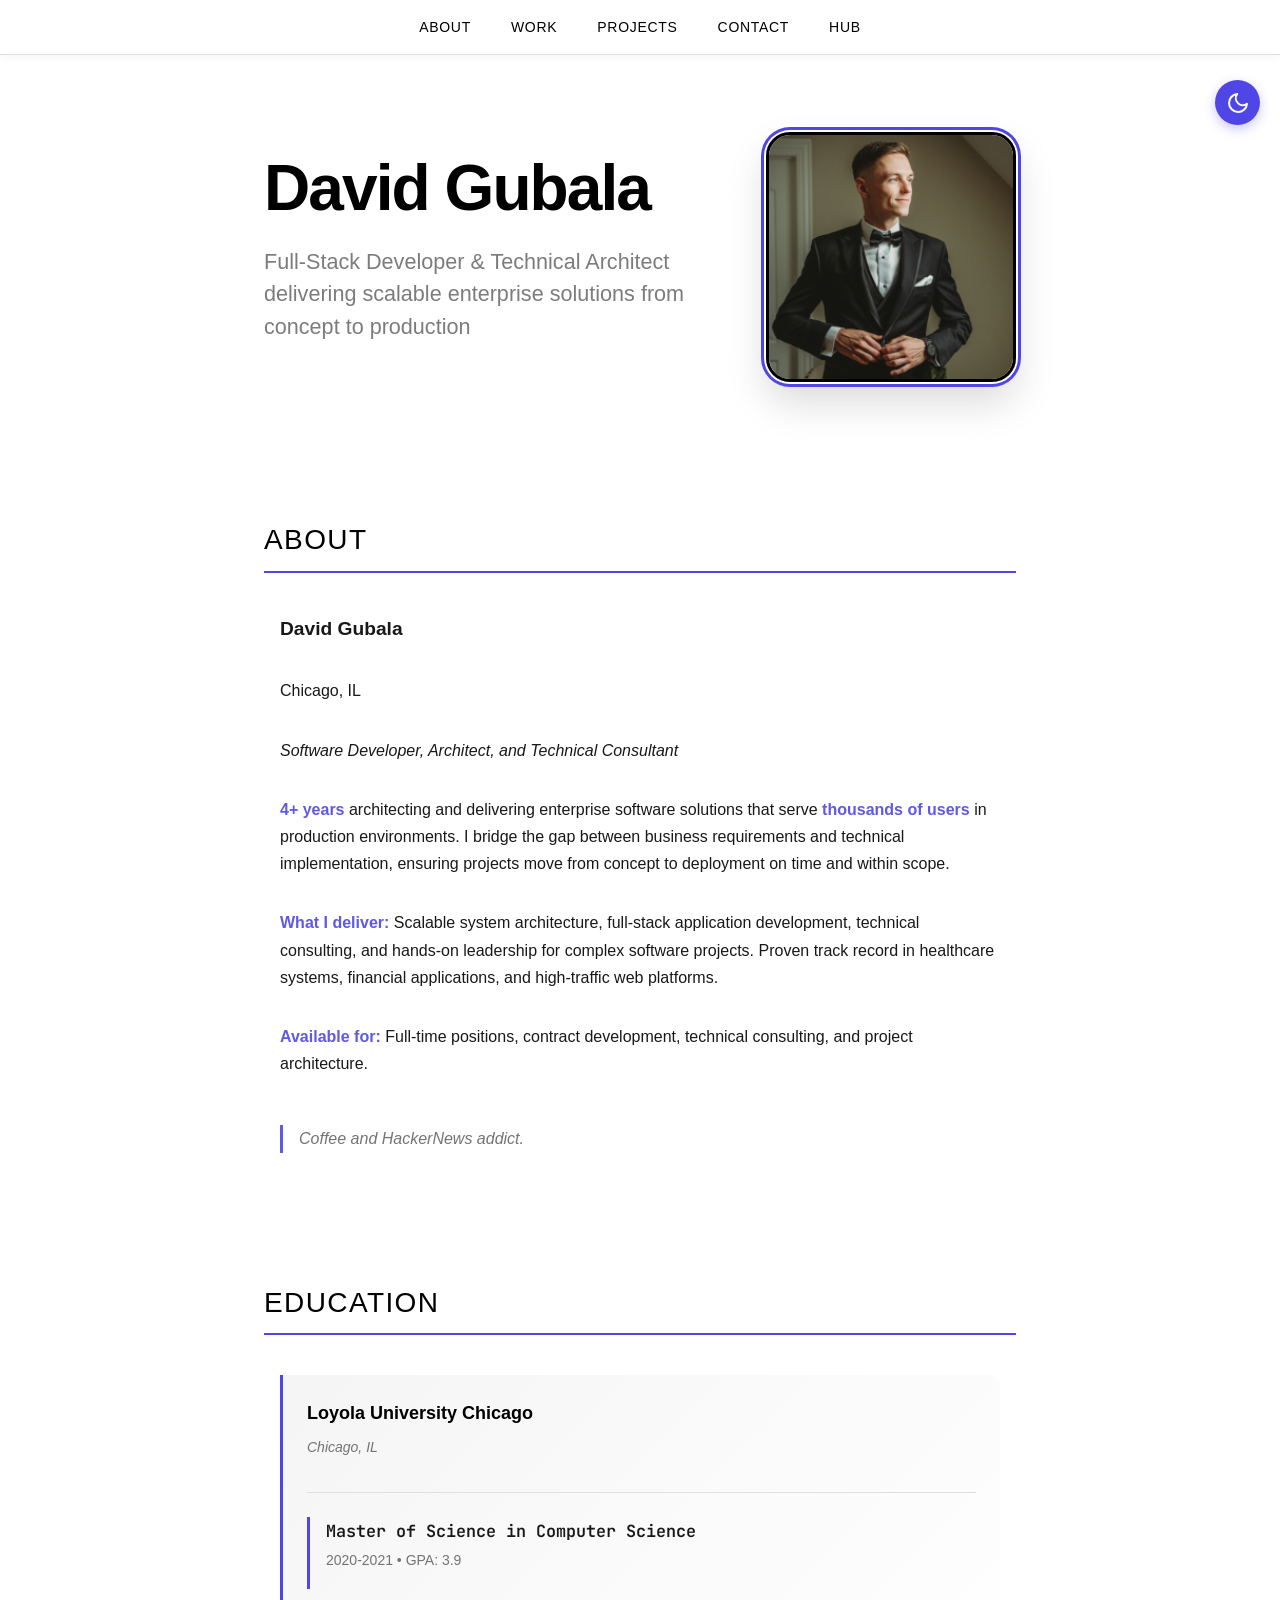
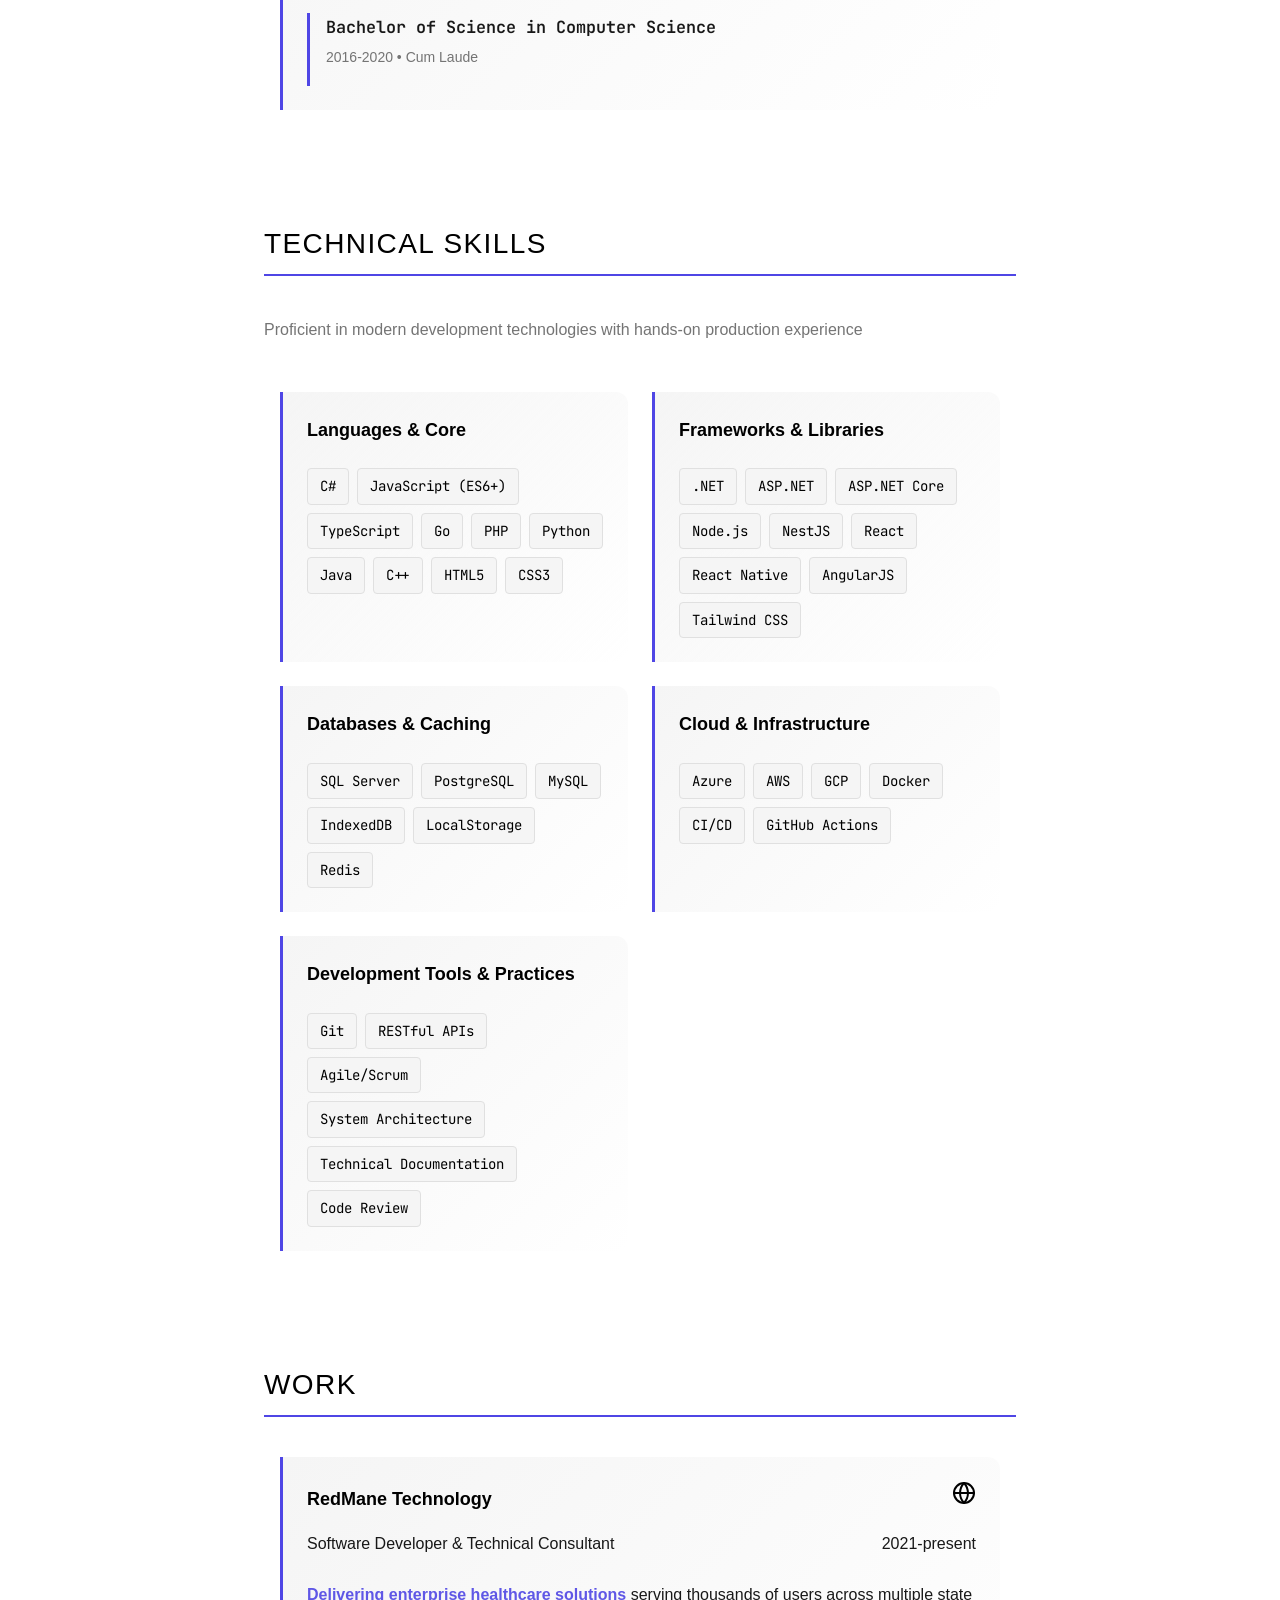
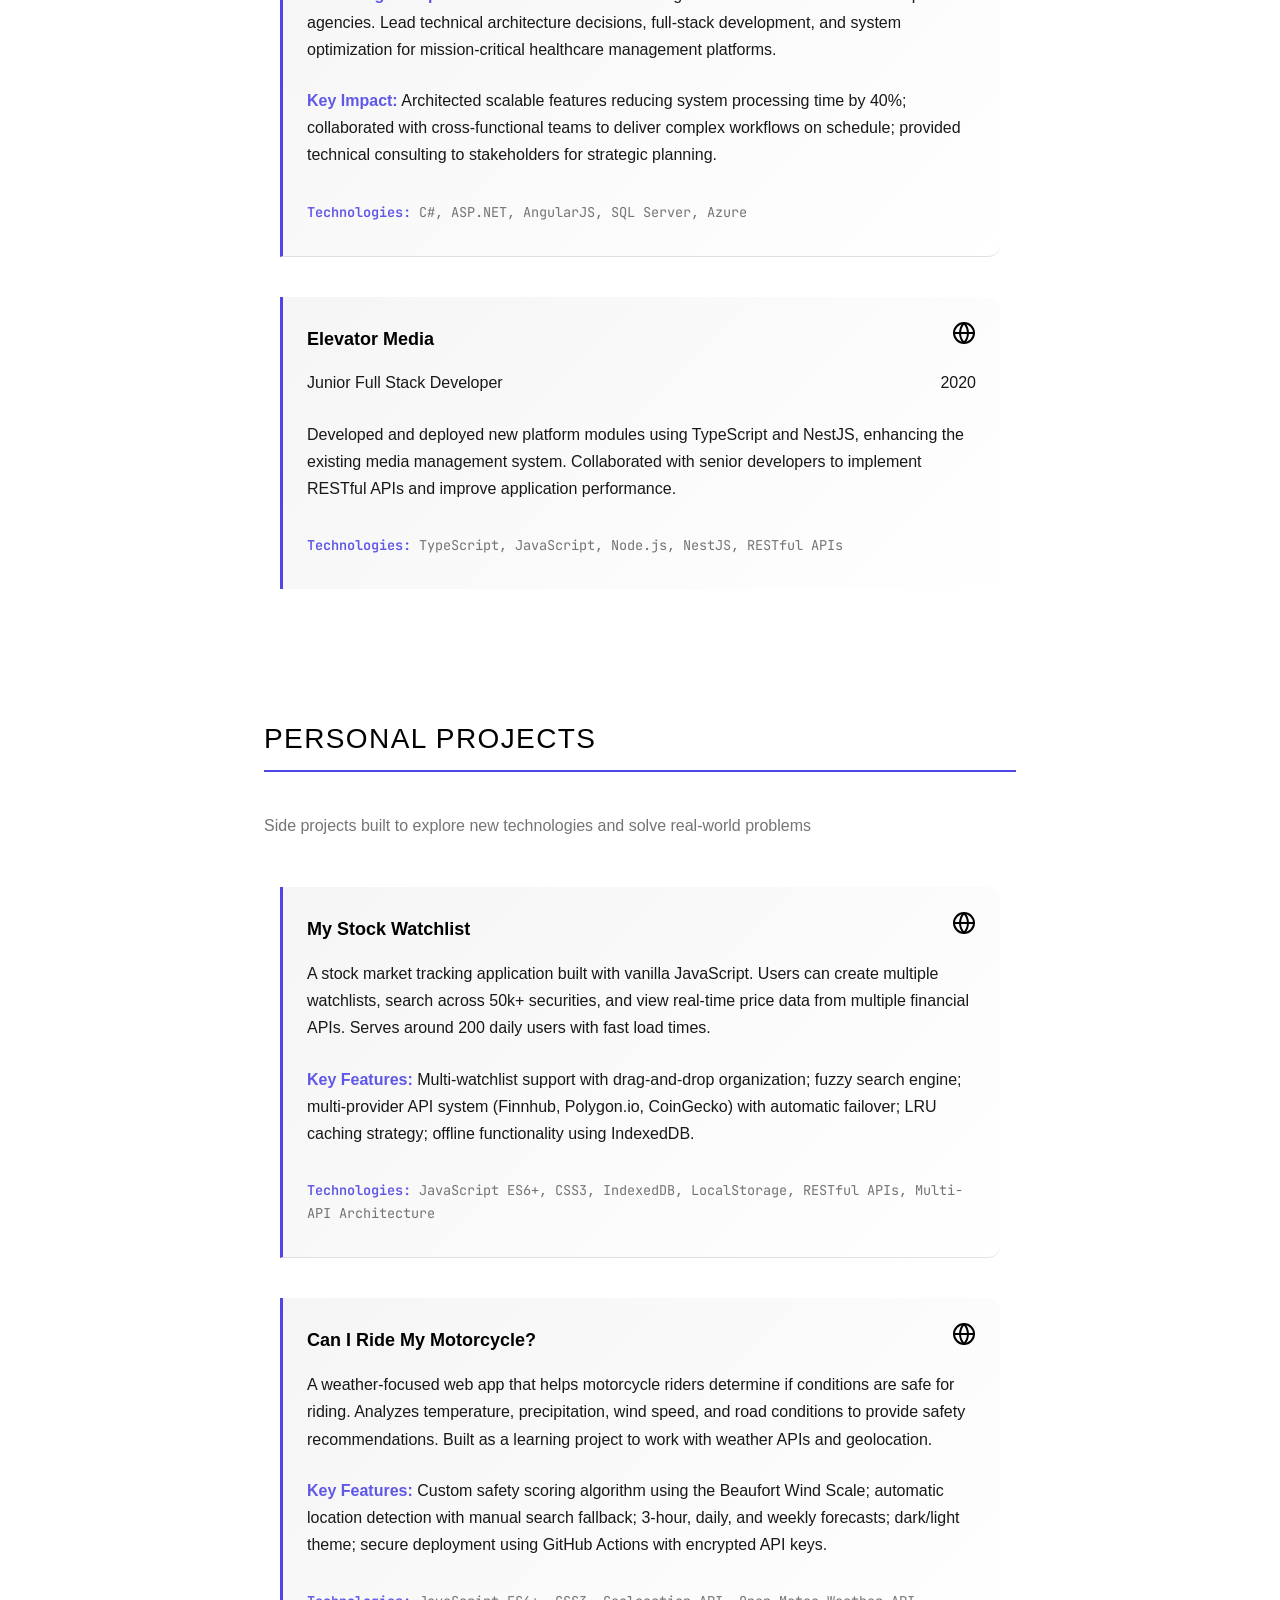
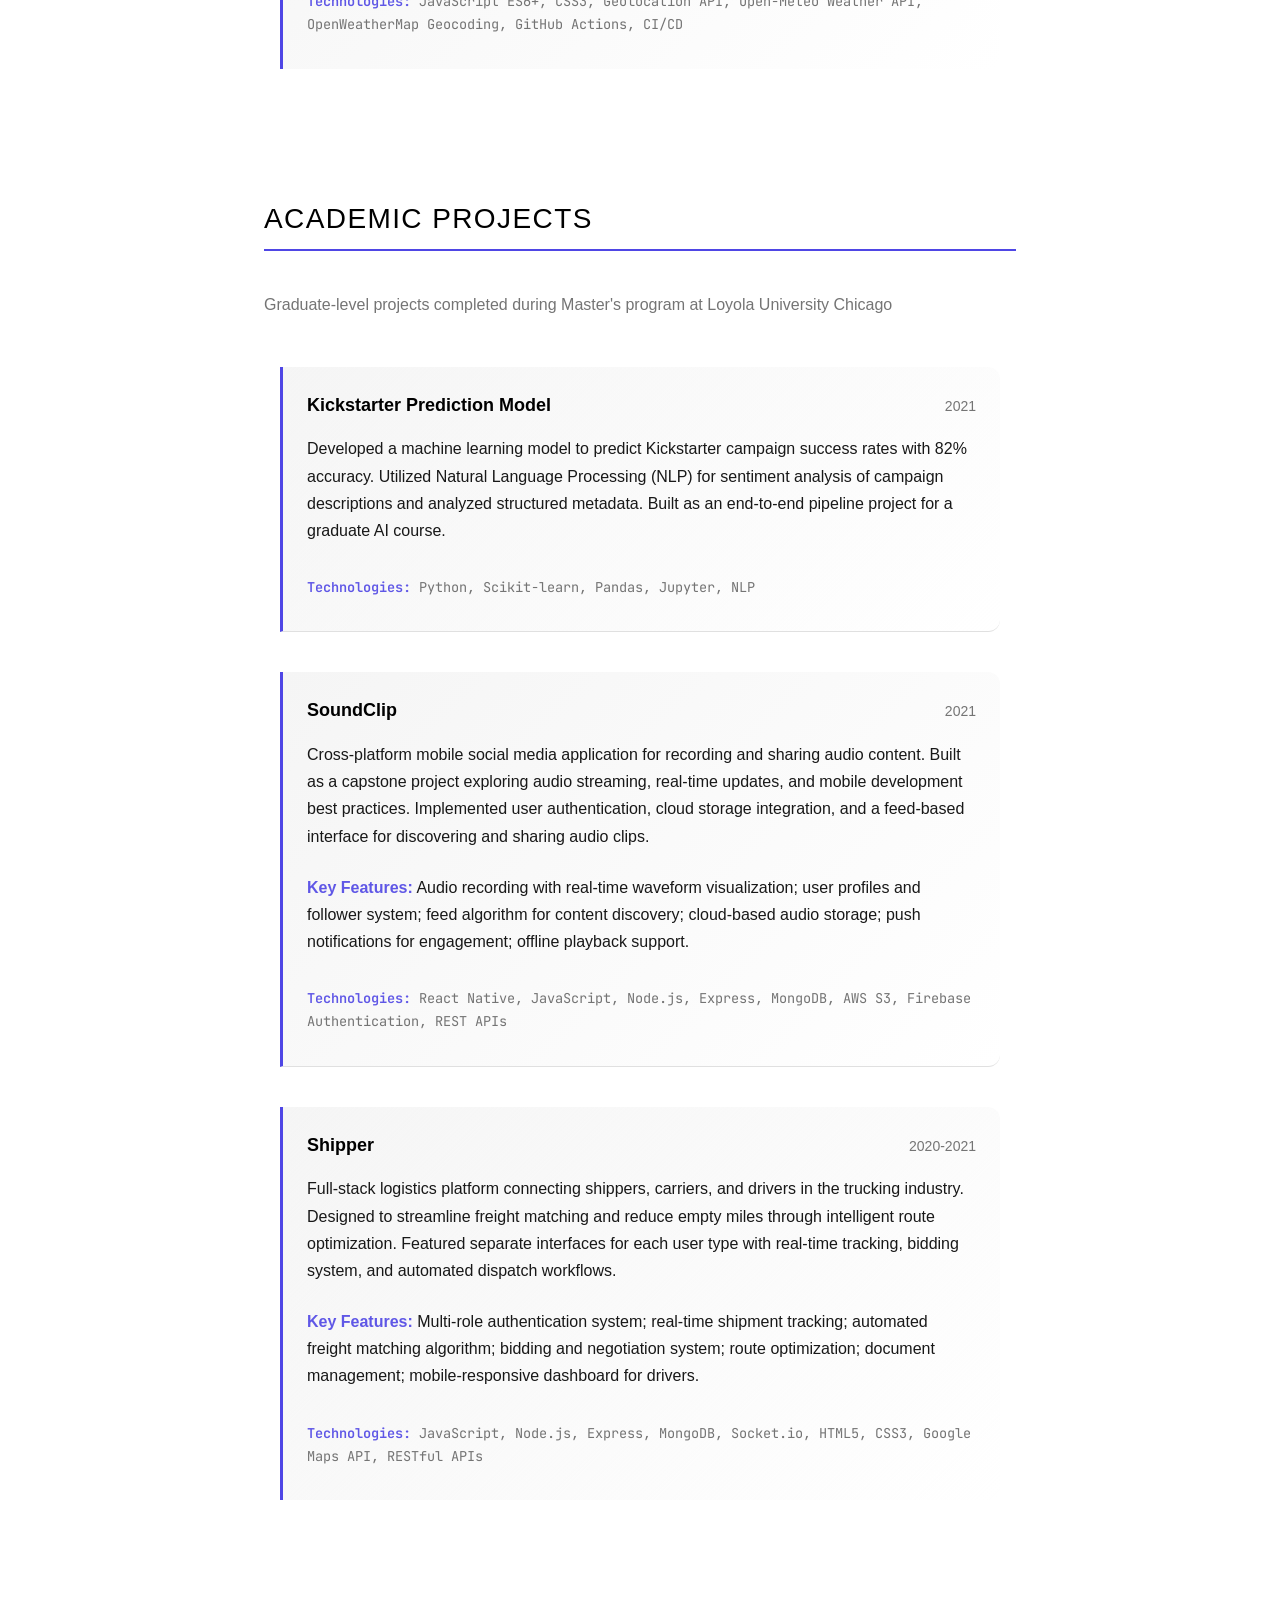
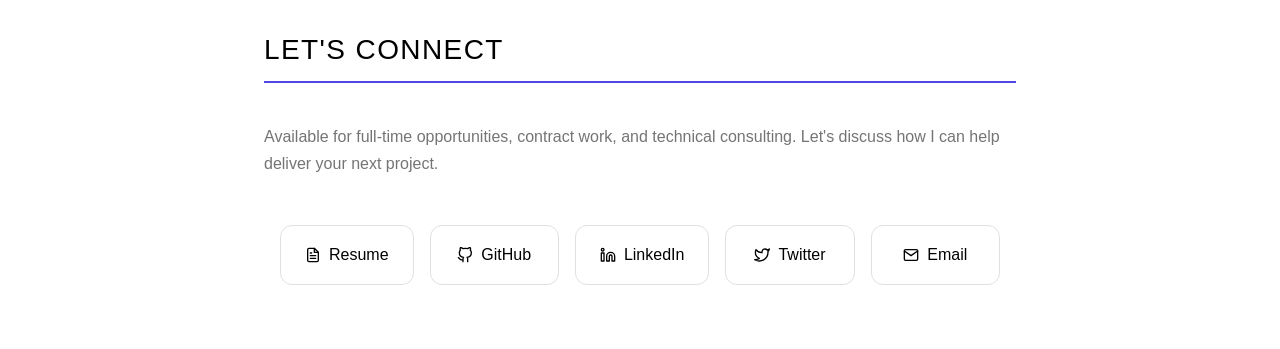
==== commit d51f5cde: "resume page" ====
--- a/index.html
+++ b/index.html
@@ -95,12 +95,7 @@
             <a href="#work">Work</a>
             <a href="#professional-projects">Projects</a>
             <a href="#contact">Contact</a>
-            <a
-                href="https://gubala.dev"
-                target="_blank"
-                rel="noopener noreferrer"
-                >Hub</a
-            >
+            <a href="https://gubala.dev" rel="noopener noreferrer">Hub</a>
         </nav>
         <main>
             <article>
@@ -632,6 +627,34 @@
                             can help deliver your next project.
                         </p>
                         <div class="contact-grid">
+                            <a
+                                href="resume.html"
+                                target="_blank"
+                                rel="noopener noreferrer"
+                                aria-label="Resume"
+                            >
+                                <svg
+                                    class="icon"
+                                    style="width: 16px; height: 16px"
+                                    viewBox="0 0 24 24"
+                                    fill="none"
+                                    stroke="currentColor"
+                                    stroke-width="2"
+                                    stroke-linecap="round"
+                                    stroke-linejoin="round"
+                                >
+                                    <path
+                                        d="M14 2H6a2 2 0 0 0-2 2v16a2 2 0 0 0 2 2h12a2 2 0 0 0 2-2V8z"
+                                    ></path>
+                                    <polyline
+                                        points="14 2 14 8 20 8"
+                                    ></polyline>
+                                    <line x1="16" y1="13" x2="8" y2="13"></line>
+                                    <line x1="16" y1="17" x2="8" y2="17"></line>
+                                    <polyline points="10 9 9 9 8 9"></polyline>
+                                </svg>
+                                Resume
+                            </a>
                             <a
                                 href="https://github.com/davidgubala"
                                 target="_blank"
--- a/css/main.css
+++ b/css/main.css
@@ -470,7 +470,7 @@
 /* Contact section */
 #contact .contact-grid {
     display: grid;
-    grid-template-columns: repeat(4, 1fr);
+    grid-template-columns: repeat(5, 1fr);
     gap: var(--spacing-sm);
     padding: 0 var(--spacing-sm);
 }
@@ -660,6 +660,10 @@
 
     #contact .contact-grid {
         grid-template-columns: repeat(2, 1fr);
+    }
+
+    #contact .contact-grid--5 {
+        grid-template-columns: repeat(3, 1fr);
     }
 
     .main-nav {
